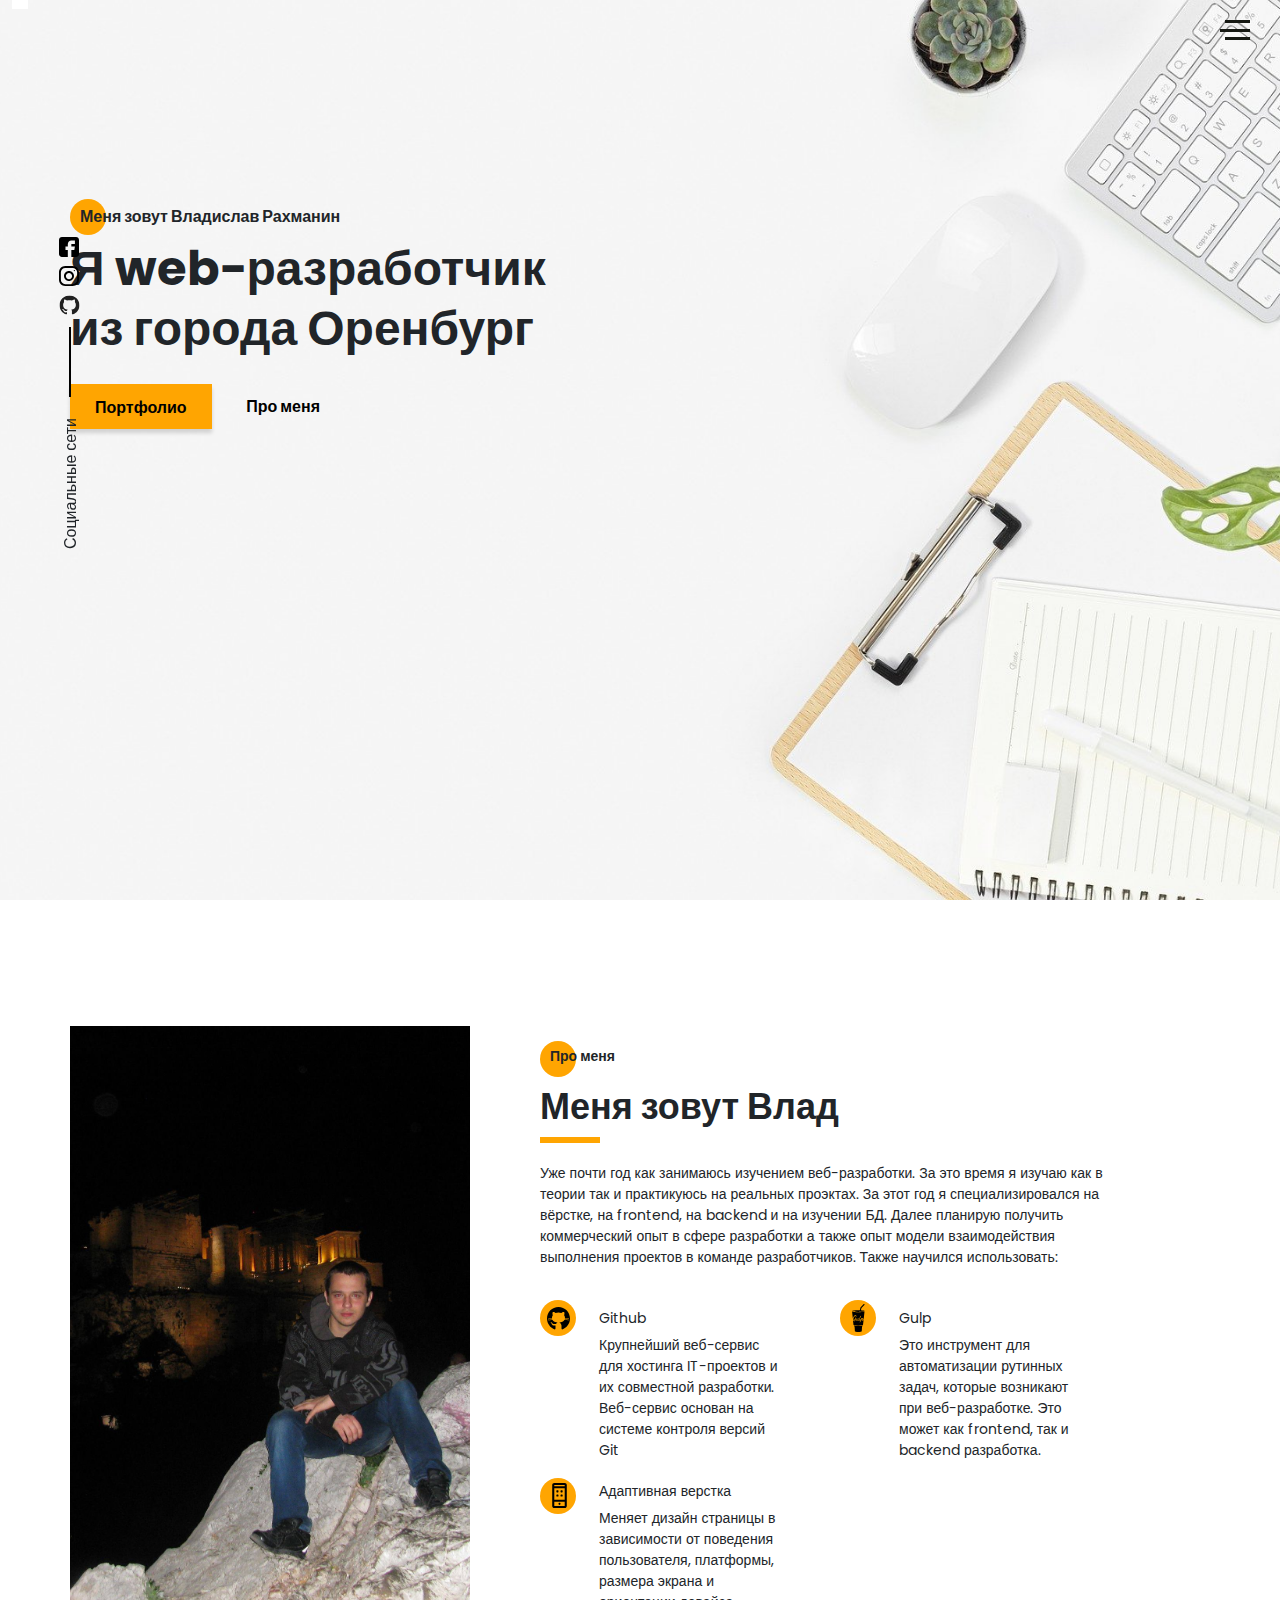
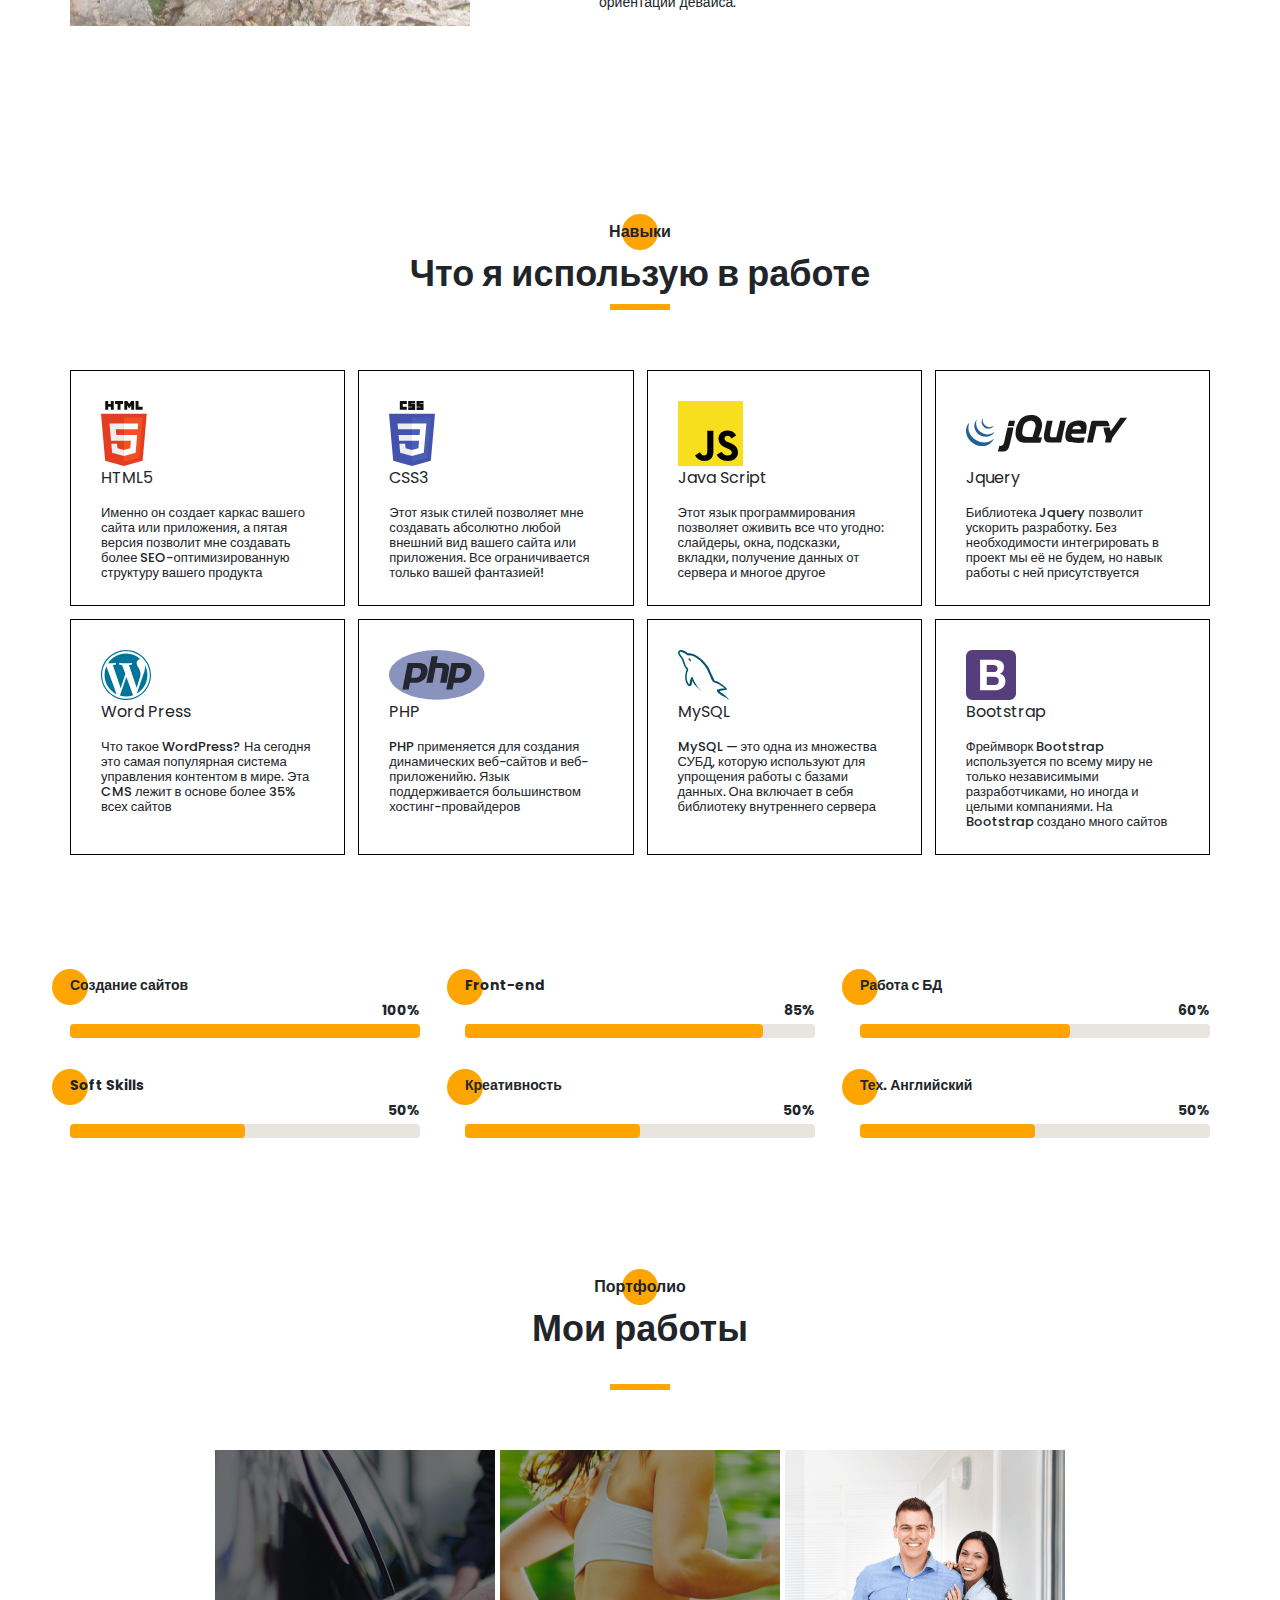
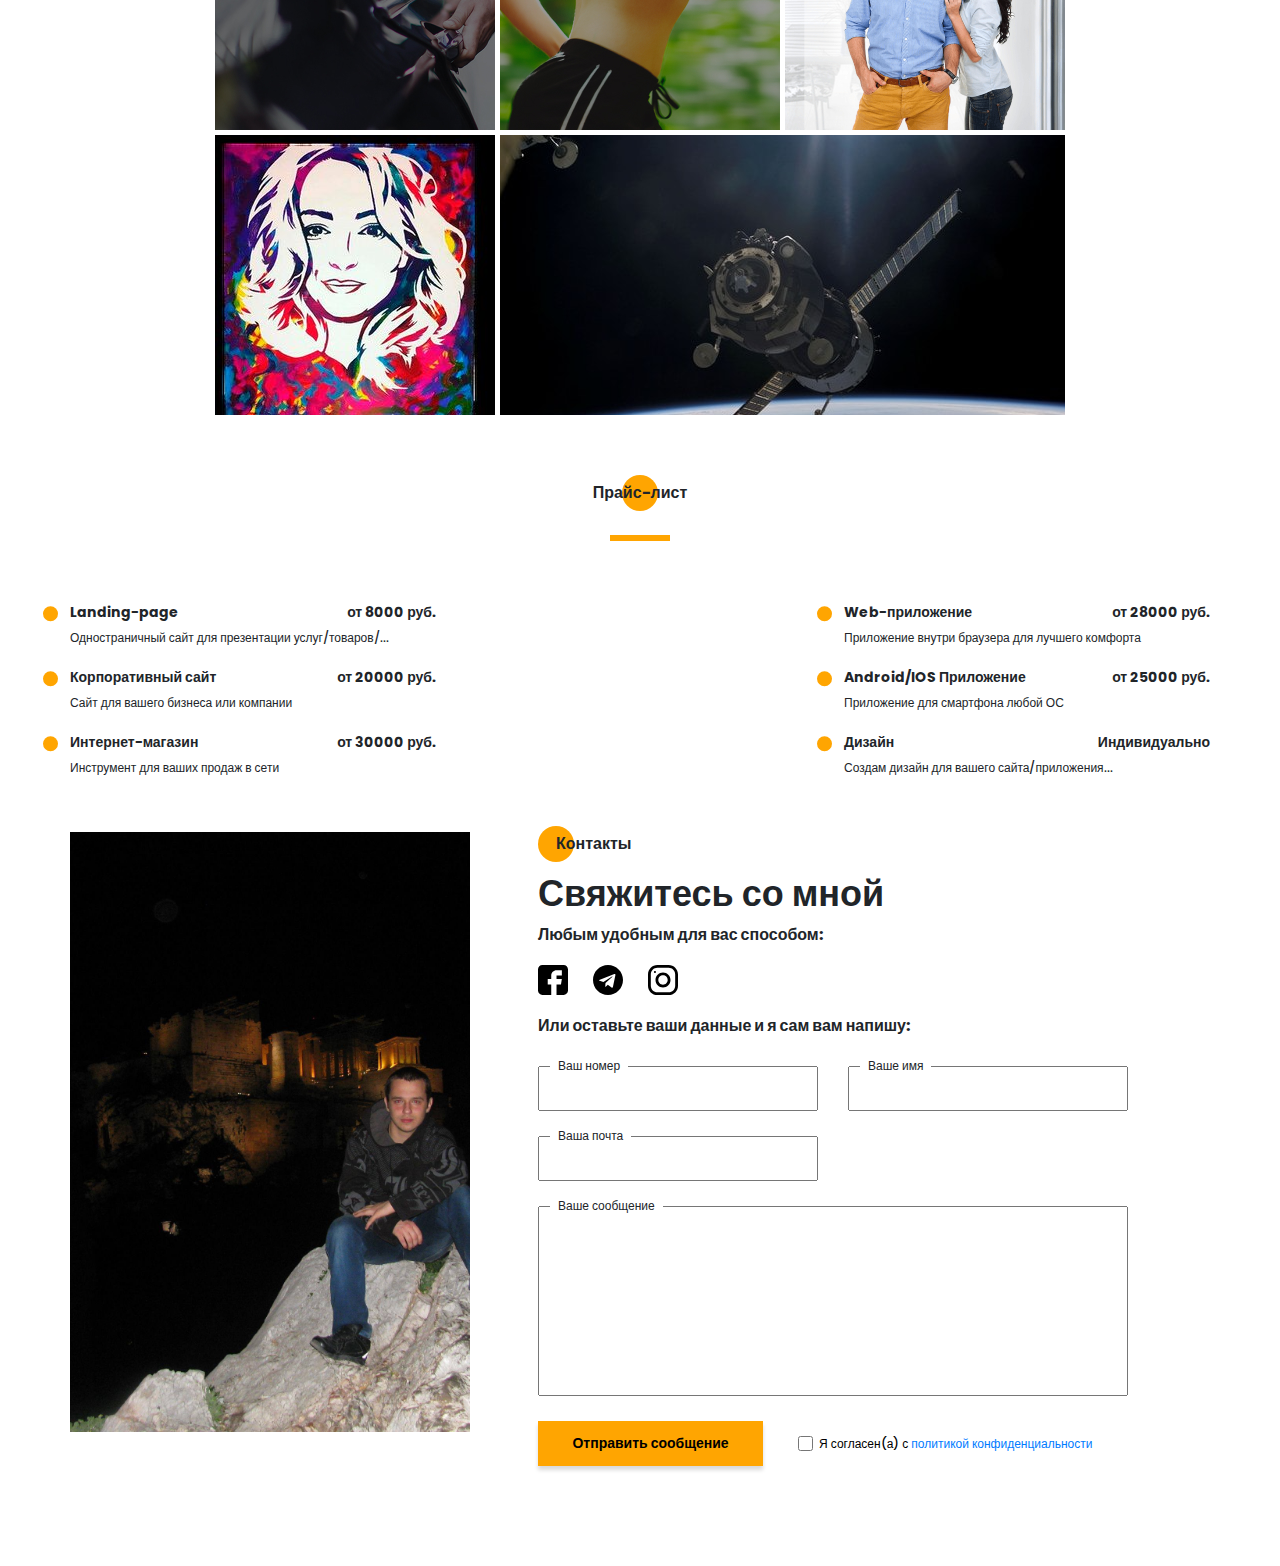
==== index.html @ b00be0c4 "recreated this rep and added non refresh page form sender to tg bot" ====
<!DOCTYPE html><html lang="ru"><head><meta charset="UTF-8"><meta name="viewport" content="width=device-width,initial-scale=1"><meta http-equiv="X-UA-Compatible" content="ie=edge"><title>Портфоллио</title><meta name="title" content="Мое портфолио"><meta name="description" content="Здесь вы сможете ознакомиться с моими работами и узнать больше обо мне"><!-- Open Graph / Facebook --><meta property="og:type" content="website"><meta property="og:url" content="https://metatags.io/"><meta property="og:title" content="Мое портфолио"><meta property="og:description" content="Здесь вы сможете ознакомиться с моими работами и узнать больше обо мне"><meta property="og:image" content="https://metatags.io/assets/meta-tags-16a33a6a8531e519cc0936fbba0ad904e52d35f34a46c97a2c9f6f7dd7d336f2.png"><!-- Twitter --><meta property="twitter:card" content="summary_large_image"><meta property="twitter:url" content="https://metatags.io/"><meta property="twitter:title" content="Мое портфолио"><meta property="twitter:description" content="Здесь вы сможете ознакомиться с моими работами и узнать больше обо мне"><meta property="twitter:image" content="https://metatags.io/assets/meta-tags-16a33a6a8531e519cc0936fbba0ad904e52d35f34a46c97a2c9f6f7dd7d336f2.png"><!-- Favicon  --><link rel="icon" href="./icons/favicon/favicon.ico"><link rel="stylesheet" href="css/style.min.css"></head><body><aside class="sidepanel"><a href="https://www.facebook.com/vlad.rtx" class="sidepanel__link"><svg width="20" height="20" viewBox="0 0 20 20" fill="none" xmlns="http://www.w3.org/2000/svg"><path d="M-7.46167e-07 2.92969L-1.28061e-07 17.0703C-5.74539e-08 18.6856 1.31439 20 2.92969 20L17.0703 20C18.6856 20 20 18.6856 20 17.0703L20 11.1719L12.9297 11.1719L12.9297 13.5156L9.41406 13.5156L9.41406 11.1719L7.03125 11.1719C5.09262 11.1719 3.51562 9.59488 3.51562 7.65625L3.51562 4.10156L7.03125 4.10156L7.03125 7.65625L9.41406 7.65625L9.41406 4.10156L12.9297 4.6875L12.9297 7.65625L20 7.65625L20 2.92969C20 1.31439 18.6856 -8.16774e-07 17.0703 -7.46167e-07L2.92969 -1.28061e-07C1.31439 -5.74539e-08 -8.16774e-07 1.31439 -7.46167e-07 2.92969Z" fill="black"/></svg> </a><a href="https://www.instagram.com/vlad.nolimits/" class="sidepanel__link"><svg width="20" height="20" viewBox="0 0 20 20" fill="none" xmlns="http://www.w3.org/2000/svg"><path d="M-6.01032e-07 6.25L-2.73196e-07 13.75C-1.22337e-07 17.2012 2.79875 20 6.25 20L13.75 20C17.2013 20 20 17.2012 20 13.75L20 6.25C20 2.79875 17.2012 -7.51891e-07 13.75 -6.01032e-07L6.25 -2.73196e-07C2.79875 -1.22337e-07 -7.51891e-07 2.79875 -6.01032e-07 6.25ZM13.75 1.875C16.1625 1.875 18.125 3.8375 18.125 6.25L18.125 13.75C18.125 16.1625 16.1625 18.125 13.75 18.125L6.25 18.125C3.8375 18.125 1.875 16.1625 1.875 13.75L1.875 6.25C1.875 3.8375 3.8375 1.875 6.25 1.875L13.75 1.875Z" fill="black"/><path d="M5 10C5 12.7612 7.23875 15 10 15C12.7613 15 15 12.7612 15 10C15 7.23875 12.7612 5 10 5C7.23875 5 5 7.23875 5 10ZM13.125 10C13.125 11.7225 11.7225 13.125 10 13.125C8.27625 13.125 6.875 11.7225 6.875 10C6.875 8.2775 8.27625 6.875 10 6.875C11.7225 6.875 13.125 8.2775 13.125 10Z" fill="black"/><path d="M5.29123 4.625C5.29123 4.25704 4.99295 3.95875 4.62499 3.95875C4.25703 3.95875 3.95874 4.25704 3.95874 4.625C3.95874 4.99296 4.25703 5.29125 4.62499 5.29125C4.99295 5.29125 5.29123 4.99296 5.29123 4.625Z" fill="black"/></svg> </a><a href="https://github.com/start2top" class="sidepanel__link"><svg width="19" height="20" viewBox="0 0 19 20" fill="none" xmlns="http://www.w3.org/2000/svg"><path d="M-4.37114e-07 9.99951C-1.95608e-07 15.5245 4.36167 19.9995 9.74107 19.9995C14.0457 19.9995 17.6962 17.1345 18.9832 13.162C19.0749 12.662 18.7734 12.4787 18.5148 12.4787C18.2835 12.4787 17.6706 12.487 16.8585 12.4912C17.4459 15.2728 15.5517 15.8595 15.5517 15.8595C14.4274 16.3145 14.1267 16.972 14.1267 16.972C13.5228 17.8778 13.5352 16.902 13.5352 16.902C13.603 15.8978 14.5389 15.3703 14.5389 15.3703C16.0283 14.4787 15.5979 13.0295 15.3493 12.4578C14.719 12.3678 14.2903 12.1103 14.0466 11.8245C13.8029 14.0453 12.9652 16.3795 9.23304 16.3795C8.16988 16.3795 7.30085 15.992 6.61933 15.3503C6.37316 15.4628 5.3827 15.8003 4.04116 15.2628C4.04116 15.2628 3.78012 14.4253 5.03988 12.5128C4.82345 11.7128 4.71606 10.8628 4.7111 10.0128C4.71606 9.16284 4.82345 8.31285 5.03988 7.51284C3.78012 5.61285 4.04116 4.77535 4.04116 4.77535C5.3827 4.23785 6.37316 4.57534 6.61933 4.67535C7.30085 4.03785 8.16988 3.65035 9.23304 3.65035C12.9752 3.65035 13.7987 5.98784 14.0383 8.21284C14.3307 7.86284 14.928 7.53784 15.8408 7.53784C17.1444 7.53784 18.1918 7.55034 18.5082 7.55034C18.7635 7.55034 19.0683 7.37534 18.9708 6.86284C17.692 2.86201 14.0391 -0.000488895 9.74107 -0.000488707C4.36167 -0.000488472 -6.7851e-07 4.47701 -4.37114e-07 9.99951Z" fill="#212121"/></svg></a><div class="sidepanel__divider"></div><div class="sidepanel__text"><span>Социальные сети</span></div></aside><div class="menu"><div class="menu__block"><div class="menu__close"><svg width="29" height="30" viewBox="0 0 29 30" fill="none" xmlns="http://www.w3.org/2000/svg"><path d="M17.1568 14.5231L28.4489 3.23075C29.1837 2.49623 29.1837 1.30861 28.4489 0.574085C27.7144 -0.160437 26.5267 -0.160437 25.7922 0.574085L14.4998 11.8665L3.20781 0.574085C2.47295 -0.160437 1.28567 -0.160437 0.551149 0.574085C-0.183716 1.30861 -0.183716 2.49623 0.551149 3.23075L11.8432 14.5231L0.551149 25.8155C-0.183716 26.55 -0.183716 27.7376 0.551149 28.4721C0.917206 28.8385 1.39852 29.0226 1.87948 29.0226C2.36045 29.0226 2.84141 28.8385 3.20781 28.4721L14.4998 17.1798L25.7922 28.4721C26.1586 28.8385 26.6396 29.0226 27.1205 29.0226C27.6015 29.0226 28.0825 28.8385 28.4489 28.4721C29.1837 27.7376 29.1837 26.55 28.4489 25.8155L17.1568 14.5231Z" fill="black"/></svg></div><nav><ul class="menu__list"><li class="menu__link"><a href="#">Про меня</a></li><li class="menu__link"><a href="#">Мой опыт</a></li><li class="menu__link"><a href="#">Мои навыки</a></li><li class="menu__link"><a href="#">Мои работы</a></li><li class="menu__link"><a href="#">Прайс лист</a></li><li class="menu__link"><a href="#">Контакты</a></li></ul></nav><div class="menu__social"><a href="#"><svg width="20" height="19" viewBox="0 0 20 19" fill="none" xmlns="http://www.w3.org/2000/svg"><path d="M10 0C4.475 0 0 4.36167 0 9.74107C0 14.0457 2.865 17.6962 6.8375 18.9832C7.3375 19.0749 7.52083 18.7734 7.52083 18.5148C7.52083 18.2835 7.5125 17.6706 7.50833 16.8585C4.72667 17.4459 4.14 15.5517 4.14 15.5517C3.685 14.4274 3.0275 14.1267 3.0275 14.1267C2.12167 13.5228 3.0975 13.5352 3.0975 13.5352C4.10167 13.603 4.62917 14.5389 4.62917 14.5389C5.52083 16.0283 6.97 15.5979 7.54167 15.3493C7.63167 14.719 7.88917 14.2903 8.175 14.0466C5.95417 13.8029 3.62 12.9652 3.62 9.23304C3.62 8.16988 4.0075 7.30085 4.64917 6.61934C4.53667 6.37317 4.19917 5.3827 4.73667 4.04116C4.73667 4.04116 5.57417 3.78012 7.48667 5.03988C8.28667 4.82345 9.13667 4.71606 9.98667 4.7111C10.8367 4.71606 11.6867 4.82345 12.4867 5.03988C14.3867 3.78012 15.2242 4.04116 15.2242 4.04116C15.7617 5.3827 15.4242 6.37317 15.3242 6.61934C15.9617 7.30085 16.3492 8.16988 16.3492 9.23304C16.3492 12.9752 14.0117 13.7987 11.7867 14.0383C12.1367 14.3307 12.4617 14.928 12.4617 15.8408C12.4617 17.1444 12.4492 18.1918 12.4492 18.5082C12.4492 18.7635 12.6242 19.0683 13.1367 18.9708C17.1375 17.692 20 14.0391 20 9.74107C20 4.36167 15.5225 0 10 0Z" fill="#212121"/></svg> </a><a href="#"><svg width="20" height="20" viewBox="0 0 20 20" fill="none" xmlns="http://www.w3.org/2000/svg"><path d="M13.7495 0L6.24951 0C2.79826 0 -0.000488281 2.79875 -0.000488281 6.25L-0.000488281 13.75C-0.000488281 17.2013 2.79826 20 6.24951 20L13.7495 20C17.2008 20 19.9995 17.2013 19.9995 13.75L19.9995 6.25C19.9995 2.79875 17.2008 0 13.7495 0ZM18.1245 13.75C18.1245 16.1625 16.162 18.125 13.7495 18.125L6.24951 18.125C3.83701 18.125 1.87451 16.1625 1.87451 13.75L1.87451 6.25C1.87451 3.8375 3.83701 1.875 6.24951 1.875L13.7495 1.875C16.162 1.875 18.1245 3.8375 18.1245 6.25L18.1245 13.75Z" fill="black"/><path d="M9.99951 5C7.23826 5 4.99951 7.23875 4.99951 10C4.99951 12.7613 7.23826 15 9.99951 15C12.7608 15 14.9995 12.7613 14.9995 10C14.9995 7.23875 12.7608 5 9.99951 5ZM9.99951 13.125C8.27701 13.125 6.87451 11.7225 6.87451 10C6.87451 8.27625 8.27701 6.875 9.99951 6.875C11.722 6.875 13.1245 8.27625 13.1245 10C13.1245 11.7225 11.722 13.125 9.99951 13.125Z" fill="black"/><path d="M15.3745 5.29123C15.7425 5.29123 16.0408 4.99295 16.0408 4.62499C16.0408 4.25703 15.7425 3.95874 15.3745 3.95874C15.0065 3.95874 14.7083 4.25703 14.7083 4.62499C14.7083 4.99295 15.0065 5.29123 15.3745 5.29123Z" fill="black"/></svg> </a><a href="#"><svg width="20" height="20" viewBox="0 0 20 20" fill="none" xmlns="http://www.w3.org/2000/svg"><path d="M17.0698 0L2.9292 0C1.3139 0 -0.000488281 1.31439 -0.000488281 2.92969L-0.000488281 17.0703C-0.000488281 18.6856 1.3139 20 2.9292 20L8.82764 20L8.82764 12.9297L6.48389 12.9297L6.48389 9.41406L8.82764 9.41406L8.82764 7.03125C8.82764 5.09262 10.4046 3.51563 12.3433 3.51563L15.8979 3.51563L15.8979 7.03125L12.3433 7.03125L12.3433 9.41406L15.8979 9.41406L15.312 12.9297L12.3433 12.9297L12.3433 20L17.0698 20C18.6851 20 19.9995 18.6856 19.9995 17.0703L19.9995 2.92969C19.9995 1.31439 18.6851 0 17.0698 0Z" fill="black"/></svg></a></div></div><div class="menu__overlay"></div></div><section class="promo"><div class="hamburger"><span></span> <span class="long"></span> <span></span></div><div class="container"><div class="title__fz16 promo__subtitle">Меня зовут Владислав Рахманин</div><div class="title title_fz48 promo__title">Я web-разработчик<br>из города Оренбург</div><div class="promo__btns"><a href="#portfolio" class="promo__link btn">Портфолио</a> <a href="#about" class="promo__link">Про меня</a></div></div></section><section class="about" id="about"><div class="container about__container"><div class="about__wrapper"><div class="about__main-photo"><!-- <img src="img/main-photo.jpg" alt="main-photo"> --></div><div class="about__description"><div class="about__subtitle">Про меня</div><div class="title title_fz36 about__title">Меня зовут Влад</div><div class="about__divider"></div><div class="about__description">Уже почти год как занимаюсь изучением веб-разработки. За это время я изучаю как в теории так и практикуюсь на реальных проэктах. За этот год я специализировался на вёрстке, на frontend, на backend и на изучении БД. Далее планирую получить коммерческий опыт в сфере разработки а также опыт модели взаимодействия выполнения проектов в команде разработчиков. Также научился использовать:</div><div class="about__skills"><div class="about__skills__elem"><div class="about__skills__elem__icon"><img src="./icons/about_me/github.svg" alt="github"></div><div class="skill__text"><div class="skill__title">Github</div><div class="skill__desc">Крупнейший веб-сервис для хостинга IT-проектов и их совместной разработки. Веб-сервис основан на системе контроля версий Git</div></div></div><div class="about__skills__elem"><div class="about__skills__elem__icon"><img src="icons/about_me/gulp.svg" alt="gulp"></div><div class="skill__text"><div class="skill__title">Gulp</div><div class="skill__desc">Это инструмент для автоматизации рутинных задач, которые возникают при веб-разработке. Это может как frontend, так и backend разработка.</div></div></div><div class="about__skills__elem"><div class="about__skills__elem__icon"><img src="icons/about_me/smartphone.svg" alt="mobile_dev"></div><div class="skill__text"><div class="skill__title">Адаптивная верстка</div><div class="skill__desc">Меняет дизайн страницы в зависимости от поведения пользователя, платформы, размера экрана и ориентации девайса.</div></div></div></div></div></div></div></section><section class="skills"><div class="container"><div class="title title__section-subtitle skills__subltitle title_fz16">Навыки</div><div class="title title__section-title">Что я использую в работе</div><div class="skills__divider"></div><div class="skills__panel"><div class="skills__panel-elem"><div class="skills__panel-elem-icon"><img src="./icons/skills/html5.svg" alt="html5"></div><div class="skills__panel-elem-title">HTML5</div><div class="skills__panel-elem-desc">Именно он создает каркас вашего сайта или приложения, а пятая версия позволит мне создавать более SEO-оптимизированную структуру вашего продукта</div></div><div class="skills__panel-elem"><div class="skills__panel-elem-icon"><img src="./icons/skills/css3.svg" alt="css3"></div><div class="skills__panel-elem-title">CSS3</div><div class="skills__panel-elem-desc">Этот язык стилей позволяет мне создавать абсолютно любой внешний вид вашего сайта или приложения. Все ограничивается только вашей фантазией!</div></div><div class="skills__panel-elem"><div class="skills__panel-elem-icon"><img src="./icons/skills/js.svg" alt="javascript"></div><div class="skills__panel-elem-title">Java Script</div><div class="skills__panel-elem-desc">Этот язык программирования позволяет оживить все что угодно: слайдеры, окна, подсказки, вкладки, получение данных от сервера и многое другое</div></div><div class="skills__panel-elem"><div class="skills__panel-elem-icon"><img src="./icons/skills/jquery.svg" alt="jquery"></div><div class="skills__panel-elem-title">Jquery</div><div class="skills__panel-elem-desc">Библиотека Jquery позволит ускорить разработку. Без необходимости интегрировать в проект мы её не будем, но навык работы с ней присутствуется</div></div><div class="skills__panel-elem"><div class="skills__panel-elem-icon wordpress"><img src="./icons/skills/wordpress.svg" alt="wordpress"></div><div class="skills__panel-elem-title">Word Press</div><div class="skills__panel-elem-desc">Что такое WordPress? На сегодня это самая популярная система управления контентом в мире. Эта CMS лежит в основе более 35% всех сайтов</div></div><div class="skills__panel-elem"><div class="skills__panel-elem-icon"><img src="./icons/skills/php.svg" alt="PHP"></div><div class="skills__panel-elem-title">PHP</div><div class="skills__panel-elem-desc">PHP применяется для создания динамических веб-сайтов и веб-приложенийю. Язык поддерживается большинством хостинг-провайдеров</div></div><div class="skills__panel-elem"><div class="skills__panel-elem-icon"><img src="./icons/skills/mysql.svg" alt="MySQL"></div><div class="skills__panel-elem-title">MySQL</div><div class="skills__panel-elem-desc">MySQL — это одна из множества СУБД, которую используют для упрощения работы с базами данных. Она включает в себя библиотеку внутреннего сервера</div></div><div class="skills__panel-elem"><div class="skills__panel-elem-icon"><img src="./icons/skills/bootstrap-4.svg" alt="bootstrap"></div><div class="skills__panel-elem-title">Bootstrap</div><div class="skills__panel-elem-desc">Фреймворк Bootstrap используется по всему миру не только независимыми разработчиками, но иногда и целыми компаниями. На Bootstrap создано много сайтов</div></div></div><div class="skills__percentage_calc"><div class="skills__percentage_calc__elem"><div class="skills__percentage_calc__elem__name"><div class="text">Создание сайтов</div><div class="percentage">100%</div></div><div class="skills__percentage_calc__elem__bar"><span></span></div></div><div class="skills__percentage_calc__elem"><div class="skills__percentage_calc__elem__name"><div class="text">Front-end</div><div class="percentage">85%</div></div><div class="skills__percentage_calc__elem__bar"><span></span></div></div><div class="skills__percentage_calc__elem"><div class="skills__percentage_calc__elem__name"><div class="text">Работа с БД</div><div class="percentage">60%</div></div><div class="skills__percentage_calc__elem__bar"><span></span></div></div><div class="skills__percentage_calc__elem"><div class="skills__percentage_calc__elem__name"><div class="text">Soft Skills</div><div class="percentage">50%</div></div><div class="skills__percentage_calc__elem__bar"><span></span></div></div><div class="skills__percentage_calc__elem"><div class="skills__percentage_calc__elem__name"><div class="text">Креативность</div><div class="percentage">50%</div></div><div class="skills__percentage_calc__elem__bar"><span></span></div></div><div class="skills__percentage_calc__elem"><div class="skills__percentage_calc__elem__name"><div class="text">Тех. Английский</div><div class="percentage">50%</div></div><div class="skills__percentage_calc__elem__bar"><span></span></div></div></div></div></section><section class="portfolio" id="portfolio"><div class="container"><div class="title title_fz16 title__section-subtitle">Портфолио</div><div class="title title_fz36 title__section-title">Мои работы</div><div class="portfolio__divider"></div><div class="portfolio__projects"><a target="_blank" class="portfolio__projects__item" href="./uber/"><img src="./img/works/uber.jpg" alt="uber"></a><a target="_blank" class="portfolio__projects__item" href="./pulse/"><img src="./img/works/pulse.jpg" alt="watchstore"></a><a target="_blank" class="portfolio__projects__item" href="./irvas/"><img src="./img/works/irvas.jpg" alt="Windows-Store"></a><!-- <a target="_blank" class="portfolio__projects__item vertical" href="#"><img src="./img/works/plans.jpg" alt="#"></a> --> <a target="_blank" class="portfolio__projects__item" href="./art/"><img src="./img/works/art.jpg" alt="art"></a><a target="_blank" class="portfolio__projects__item horizontal" href="https://www.digitalstoday.ru/"><img src="./img/works/digitalstoday.jpg" alt="digitalstoday"></a></div></div></section><section class="price"><div class="container"><div class="title price__title title_fz16 title__section-subtitle">Прайс-лист</div><div class="price__divider"></div><div class="price__list__wrapper"><div class="price__list__elem"><div class="price__list__elem__title">Landing-page</div><div class="price__list__elem__num">от 8000 руб.</div><div class="price__list__elem__desc">Одностраничный сайт для презентации услуг/товаров/...</div></div><div class="price__list__elem"><div class="price__list__elem__title">Корпоративный сайт</div><div class="price__list__elem__num">от 20000 руб.</div><div class="price__list__elem__desc">Сайт для вашего бизнеса или компании</div></div><div class="price__list__elem"><div class="price__list__elem__title">Интернет-магазин</div><div class="price__list__elem__num">от 30000 руб.</div><div class="price__list__elem__desc">Инструмент для ваших продаж в сети</div></div><div class="price__list__elem"><div class="price__list__elem__title">Web-приложение</div><div class="price__list__elem__num">от 28000 руб.</div><div class="price__list__elem__desc">Приложение внутри браузера для лучшего комфорта</div></div><div class="price__list__elem"><div class="price__list__elem__title">Android/IOS Приложение</div><div class="price__list__elem__num">от 25000 руб.</div><div class="price__list__elem__desc">Приложение для смартфона любой ОС</div></div><div class="price__list__elem"><div class="price__list__elem__title">Дизайн</div><div class="price__list__elem__num">Индивидуально</div><div class="price__list__elem__desc">Создам дизайн для вашего сайта/приложения...</div></div></div></div></section><section class="contacts"><div class="container"><div class="contacts__wrapper"><div class="contacts__photo"><img src="./img/main-photo.jpg" alt="photo"></div><div class="contacts__descr"><h2 class="title title_fz16 contacts__title">Контакты</h2><div class="title title_fz36 contacts__subtitle">Свяжитесь со мной</div><div class="divider"></div><div class="title title_fz14 contacts__text">Любым удобным для вас способом:</div><div class="contacts__social"><a href="#" class="contacts__link"><img src="./icons/social/facebook.svg" alt="facebook"> </a><a href="#" class="contacts__link"><img src="icons/social/telegram.svg" alt="telegram"> </a><a href="#" class="contacts__link"><img src="icons/social/instagram.svg" alt="instagram"></a></div><div class="title title_fz14 contacts__text">Или оставьте ваши данные и я сам вам напишу:</div><form action="telegram.php" class="contacts__form" method="POST"><div class="contacts__input"><input required name="phone" id="phone" type="phone"> <label for="phone">Ваш номер</label></div><div class="contacts__input"><input required name="name" id="name" type="text"> <label for="name">Ваше имя</label></div><div class="contacts__input"><input required name="email" id="email" type="email"> <label for="email">Ваша почта</label></div><div class="contacts__textarea"><textarea name="message" id="text"></textarea> <label for="text">Ваше сообщение</label></div><p class="contacts__message_success">Заявка отправлена</p><p class="contacts__message_error">Произолша ошибка, попробуйте позже</p><div class="contacts__triggers"><button class="contacts__btn btn">Отправить сообщение</button><div class="contacts__policy policy"><input required type="checkbox" id="privacy_policy" name="privacy_policy"> <label for="checkbox"></label> <span>Я согласен(а) с <a href="https://tilda.cc/ru/privacy-generator/">политикой конфиденциальности</a></span></div></div></form></div></div></div></section><script src="js/script.js"></script></body></html>
---- css/style.min.css ----
/*!
 * Bootstrap Reboot v4.3.1 (https://getbootstrap.com/)
 * Copyright 2011-2019 The Bootstrap Authors
 * Copyright 2011-2019 Twitter, Inc.
 * Licensed under MIT (https://github.com/twbs/bootstrap/blob/master/LICENSE)
 * Forked from Normalize.css, licensed MIT (https://github.com/necolas/normalize.css/blob/master/LICENSE.md)
 */@import url(https://fonts.googleapis.com/css2?family=Poppins:wght@500;700&display=swap);*,::after,::before{box-sizing:border-box}html{font-family:sans-serif;line-height:1.15;-webkit-text-size-adjust:100%;-webkit-tap-highlight-color:transparent}article,aside,figcaption,figure,footer,header,hgroup,main,nav,section{display:block}body{margin:0;font-family:-apple-system,BlinkMacSystemFont,"Segoe UI",Roboto,"Helvetica Neue",Arial,"Noto Sans",sans-serif,"Apple Color Emoji","Segoe UI Emoji","Segoe UI Symbol","Noto Color Emoji";font-size:1rem;font-weight:400;line-height:1.5;color:#212529;text-align:left;background-color:#fff}[tabindex="-1"]:focus{outline:0!important}hr{box-sizing:content-box;height:0;overflow:visible}h1,h2,h3,h4,h5,h6{margin-top:0;margin-bottom:.5rem}p{margin-top:0;margin-bottom:1rem}abbr[data-original-title],abbr[title]{text-decoration:underline;-webkit-text-decoration:underline dotted;text-decoration:underline dotted;cursor:help;border-bottom:0;-webkit-text-decoration-skip-ink:none;text-decoration-skip-ink:none}address{margin-bottom:1rem;font-style:normal;line-height:inherit}dl,ol,ul{margin-top:0;margin-bottom:1rem}ol ol,ol ul,ul ol,ul ul{margin-bottom:0}dt{font-weight:700}dd{margin-bottom:.5rem;margin-left:0}blockquote{margin:0 0 1rem}b,strong{font-weight:bolder}small{font-size:80%}sub,sup{position:relative;font-size:75%;line-height:0;vertical-align:baseline}sub{bottom:-.25em}sup{top:-.5em}a{color:#007bff;text-decoration:none;background-color:transparent}a:hover{color:#0056b3;text-decoration:underline}a:not([href]):not([tabindex]){color:inherit;text-decoration:none}a:not([href]):not([tabindex]):focus,a:not([href]):not([tabindex]):hover{color:inherit;text-decoration:none}a:not([href]):not([tabindex]):focus{outline:0}code,kbd,pre,samp{font-family:SFMono-Regular,Menlo,Monaco,Consolas,"Liberation Mono","Courier New",monospace;font-size:1em}pre{margin-top:0;margin-bottom:1rem;overflow:auto}figure{margin:0 0 1rem}img{vertical-align:middle;border-style:none}svg{overflow:hidden;vertical-align:middle}table{border-collapse:collapse}caption{padding-top:.75rem;padding-bottom:.75rem;color:#6c757d;text-align:left;caption-side:bottom}th{text-align:inherit}label{display:inline-block;margin-bottom:.5rem}button{border-radius:0}button:focus{outline:1px dotted;outline:5px auto -webkit-focus-ring-color}button,input,optgroup,select,textarea{margin:0;font-family:inherit;font-size:inherit;line-height:inherit}button,input{overflow:visible}button,select{text-transform:none}select{word-wrap:normal}[type=button],[type=reset],[type=submit],button{-webkit-appearance:button}[type=button]:not(:disabled),[type=reset]:not(:disabled),[type=submit]:not(:disabled),button:not(:disabled){cursor:pointer}[type=button]::-moz-focus-inner,[type=reset]::-moz-focus-inner,[type=submit]::-moz-focus-inner,button::-moz-focus-inner{padding:0;border-style:none}input[type=checkbox],input[type=radio]{box-sizing:border-box;padding:0}input[type=date],input[type=datetime-local],input[type=month],input[type=time]{-webkit-appearance:listbox}textarea{overflow:auto;resize:vertical}fieldset{min-width:0;padding:0;margin:0;border:0}legend{display:block;width:100%;max-width:100%;padding:0;margin-bottom:.5rem;font-size:1.5rem;line-height:inherit;color:inherit;white-space:normal}progress{vertical-align:baseline}[type=number]::-webkit-inner-spin-button,[type=number]::-webkit-outer-spin-button{height:auto}[type=search]{outline-offset:-2px;-webkit-appearance:none}[type=search]::-webkit-search-decoration{-webkit-appearance:none}::-webkit-file-upload-button{font:inherit;-webkit-appearance:button}output{display:inline-block}summary{display:list-item;cursor:pointer}template{display:none}[hidden]{display:none!important}*{font-family:Poppins,sans-serif;margin:0;padding:0;scroll-behavior:smooth}.container{width:1140px;margin:0 auto}.promo{min-height:100vh;position:relative;background:url(../img/main_bg.jpg) no-repeat 50%/cover;padding-top:205px}.promo__title{width:532px;margin-top:10px}.promo__subtitle{font-weight:700;position:relative;padding-left:10px;z-index:2}.promo__subtitle:before{content:'';position:absolute;z-index:-1;top:-25%;left:0;width:36px;height:36px;border-radius:100%;background-color:#ffa501}.promo__btns{margin-top:25px;display:flex;align-items:center;justify-content:space-between;width:250px}.promo__link{color:#000;font-weight:700}.promo__link:hover{color:#000;text-decoration:none}.title{font-weight:700;font-size:36px;line-height:60px}.title_fz14{font-size:14px;line-height:21px}.title_fz16{font-size:16px;line-height:24px;font-weight:700}.title_fz48{font-size:48px}.title__section-title{position:relative;text-align:center}.title__section-subtitle{text-align:center;position:relative;z-index:1}.title__section-subtitle:before{content:'';position:absolute;z-index:-1;top:-25%;left:0;width:36px;height:36px;border-radius:100%;background-color:#ffa501}.title__section-subtitle:before{margin-left:50%;transform:translateX(-50%)}.btn{height:45px;background:#ffa501;box-shadow:0 4px 4px rgba(0,0,0,.15);padding:12px 25px}.sidepanel{position:fixed;top:230px;left:-100px;display:flex;flex-direction:column;justify-content:space-between;align-items:center;width:340px;z-index:3}.sidepanel__divider{width:2px;height:70px;background-color:#000;margin-top:10px;margin-bottom:20px}.sidepanel__text{height:150px;width:25px}.sidepanel span{transform:rotate(-90deg) translate(-30%,-260%);display:block;width:150px}.sidepanel__link{transform:rotate(90deg);margin-top:5px}.sidepanel__link:hover svg path{fill:red;transition:.6s}.hamburger{position:absolute;top:20px;right:30px;height:20px;display:flex;flex-direction:column;justify-content:space-between;align-items:flex-end;cursor:pointer}.hamburger span{background:#151812;display:block;width:25px;height:3px}.hamburger span.long{width:30px;height:3px}.menu{position:fixed;top:0;left:-100%;width:100%;height:100vh;z-index:10;visibility:hidden;opacity:0;transition:all .6s}.menu.active{left:0;visibility:visible;opacity:1}.menu__block{position:relative;transition:all .6s;width:345px;background-color:#ffa501;height:100%;padding-top:140px;padding-left:40px;z-index:10}.menu__close{position:absolute;top:25px;right:25px;cursor:pointer}.menu__list{list-style-type:none;padding-left:35px}.menu__link{position:relative;font-weight:700;font-size:24px;line-height:36px;margin-bottom:15px}.menu__link:before{content:'';position:absolute;top:10px;left:-35px;width:15px;height:15px;border:1px solid #000;box-sizing:border-box;border-radius:100%;transition:all .6s}.menu__link:hover:before{background-color:#fff}.menu__link a{color:#fff;text-decoration:none}.menu__social{position:absolute;left:50%;transform:translateX(-50%);bottom:50px;width:90px;display:flex;justify-content:space-between}.menu__social a:hover svg path{fill:red;transition:.6s}.menu__overlay{position:fixed;top:0;left:0;width:100%;height:100%;background-color:#fff;opacity:.75}.about{z-index:-1}.about__main-photo{width:400px;height:600px;background:url(../img/main-photo.jpg) no-repeat 80%/cover}.about__title{margin-top:10px}.about__subtitle{font-weight:700;position:relative;padding-left:10px;z-index:2}.about__subtitle:before{content:'';position:absolute;z-index:-1;top:-25%;left:0;width:36px;height:36px;border-radius:100%;background-color:#ffa501}.about__wrapper{margin-top:126px;display:grid;grid-template-columns:400px 570px;-moz-column-gap:70px;column-gap:70px}.about__description{max-width:572px;margin-top:20px;font-size:14px}.about__divider{width:60px;height:0;border:3px solid #ffa501;background-color:#ffa501}.about__skills{display:grid;margin-top:40px;margin-bottom:87px;grid-template:repeat(2,minmax(115px,auto))/repeat(2,250px);gap:20px 50px;grid-auto-rows:1fr}.about__skills__elem{display:grid;grid-template-columns:19px 200px;-moz-column-gap:20px;column-gap:20px}.about__skills__elem:nth-child(1) img{position:absolute;left:6px;top:-2px}.about__skills__elem:nth-child(2) img{position:absolute;left:12px;top:-4px}.about__skills__elem:nth-child(3) img{position:absolute;left:7px;top:2px}.about__skills__elem .skill__text{margin-left:20px}.about__skills__elem__icon{position:relative;z-index:2}.about__skills__elem__icon:before{content:'';position:absolute;z-index:-1;top:-25%;left:0;width:36px;height:36px;border-radius:100%;background-color:#ffa501}.about__skills__elem__icon::before{margin-top:30px}.about__skills .skill__desc{font-size:14px}.about__skills .skill__title{font-size:14px;margin-bottom:6px}.skills{margin-top:120px}.skills::before{position:relative;margin-left:50%;transform:translateX(-50%)}.skills__divider{width:60px;height:0;margin-bottom:60px;background-color:#ffa501;border:3px solid #ffa501;margin-left:50%;transform:translateX(-50%)}.skills__panel{display:grid;gap:13px;grid-template-columns:repeat(4,1fr);grid-template-rows:repeat(2,1fr)}.skills__panel-elem{border:1px solid #000;padding:30px 29px 25px 30px}.skills__panel-elem-desc{margin-top:15px;font-weight:500;font-size:13px;line-height:15px}.skills__percentage_calc{margin-top:120px;display:grid;grid-template-columns:repeat(3,1fr);grid-template-rows:repeat(2,70px);-moz-column-gap:45px;column-gap:45px;row-gap:30px}.skills__percentage_calc__elem{display:grid;justify-content:space-between}.skills__percentage_calc__elem__name{display:grid;font-size:14px;font-weight:700}.skills__percentage_calc__elem__name .text{position:relative;z-index:2}.skills__percentage_calc__elem__name .text:before{content:'';position:absolute;z-index:-1;top:-25%;left:0;width:36px;height:36px;border-radius:100%;background-color:#ffa501}.skills__percentage_calc__elem__name .text::before{transform:translateX(-50%)}.skills__percentage_calc__elem__name .percentage{justify-self:end}.skills__percentage_calc__elem__bar{width:350px;height:14px;background:#e8e4de;border-radius:4px;z-index:-1}.skills__percentage_calc__elem__bar span{display:block;background-color:#ffa501;border-radius:4px;height:14px;width:50%;z-index:1}.portfolio{margin-top:130px}.portfolio__divider{width:60px;height:0;margin-top:25px;margin-bottom:60px;background-color:#ffa501;border:3px solid #ffa501;margin-left:50%;transform:translateX(-50%)}.portfolio__projects{display:grid;justify-content:center;grid-template:repeat(2,280px)/repeat(3,280px);gap:5px;grid-auto-rows:280px}.portfolio__projects a .horizontal{grid-row:2/3;grid-column:2/4}.portfolio__projects a img{-o-object-fit:cover;object-fit:cover}.portfolio__projects a img:hover{transform:scale(1.05);transition:all .6s;border-radius:5px}.price{margin-top:66px}.price__divider{width:60px;height:0;border:3px solid #ffa501;background-color:#ffa501}.price__divider{margin:0 auto;margin-top:30px;margin-bottom:61px}.price__list__wrapper{display:grid;grid-template:repeat(3,minmax(21px,50px))/repeat(2,366px);justify-content:space-between;row-gap:15px;grid-auto-flow:column}.price__list__elem{display:grid;justify-content:space-between;grid-template-columns:repeat(2,1fr)}.price__list__elem__title{font-style:normal;font-weight:700;font-size:14px;line-height:21px;position:relative;z-index:1}.price__list__elem__title:before{content:'';position:absolute;z-index:-1;top:-25%;left:0;width:36px;height:36px;border-radius:100%;background-color:#ffa501}.price__list__elem__title:before{width:15px;height:15px;position:absolute;transform:translate(-180%,75%)}.price__list__elem__num{font-weight:700;font-size:14px;line-height:21px;justify-self:end}.price__list__elem__desc{font-weight:500;font-size:12px;grid-row:2/3;grid-column:1/3;grid-auto-flow:row}.contacts{margin:50px auto;padding-bottom:50px}.contacts__title{margin-left:18px;position:relative;z-index:1}.contacts__title:before{content:'';position:absolute;z-index:-1;top:-25%;left:0;width:36px;height:36px;border-radius:100%;background-color:#ffa501}.contacts__title:before{transform:translate(-50%)}.contacts__divider{width:60px;height:0;background-color:#ffa501;border:3px solid #ffa501}.contacts__wrapper{display:grid;grid-template-columns:400px 585px;-moz-column-gap:68px;column-gap:68px}.contacts__photo{width:400px;height:600px}.contacts__photo img{width:100%;height:100%;-o-object-fit:cover;object-fit:cover}.contacts__text{font-size:16px}.contacts__social{margin:20px auto;display:grid;grid-auto-flow:column;justify-content:start;gap:25px}.contacts__social a:nth-child(1){transform:rotate(90deg)}.contacts__social a img{width:30px;height:30px}.contacts__social a img:hover{transform:scale(1.1);transition:all .6s}.contacts__form{margin-top:30px;display:grid;grid-template:45px 45px 190px/repeat(2,280px);row-gap:25px;-moz-column-gap:30px;column-gap:30px}.contacts__form label{position:absolute;top:-9px;left:12px;height:18px;padding:0 8px;background-color:#fff;font-size:12px;margin-bottom:0}.contacts__triggers{grid-column:1/3;display:grid;grid-template-columns:repeat(2,auto);-moz-column-gap:35px;column-gap:35px}.contacts__policy{display:grid;grid-template-columns:11px 290px;gap:10px;align-items:center;font-weight:500;font-size:12px;color:#000}.contacts__policy input{margin-right:10px;width:15px;height:15px}.contacts__input{position:relative}.contacts__input input{width:100%;height:100%;padding:0 20px;font-size:12px}.contacts__textarea{position:relative;grid-column:1/3}.contacts__textarea textarea{width:100%;height:100%;resize:none;padding:10px}.contacts__btn{border:none;font-size:14px;font-weight:700;line-height:21px}.contacts__message_error{color:red;display:none;font-weight:900}.contacts__message_success{color:#08e517;display:none;font-weight:900}.contacts__message_error,.contacts__message_success{-webkit-animation-name:blink;animation-name:blink;-webkit-animation-timing-function:linear;animation-timing-function:linear;-webkit-animation-duration:1s;animation-duration:1s;-webkit-animation-iteration-count:infinite;animation-iteration-count:infinite}@-webkit-keyframes blink{50%{opacity:0}}@keyframes blink{50%{opacity:0}}@media (max-width:1200px){.container{max-width:960px}.sidepanel{display:none}.about__wrapper{grid-template-columns:400px 470px;-moz-column-gap:30px;column-gap:30px}.about__main-photo{width:100%;height:95%}.about__skills{gap:20px;grid-template:repeat(2,minmax(115px,auto))/repeat(2,225px)}.about__skills__elem{grid-template-columns:19px 1fr}.skills__percentage_calc{display:grid;grid-template-columns:repeat(2,1fr)}.portfolio__projects{grid-template-columns:repeat(auto-fit,280px);grid-auto-rows:280px;justify-content:space-around;gap:30px}.portfolio__projects__item img{width:100%;height:100%;-o-object-fit:contain;object-fit:contain}.portfolio__projects .horizonal,.portfolio__projects .vertical{grid-row:unset;grid-column:unset}.contacts__photo{display:none}.contacts__wrapper{max-width:900px}}@media (max-width:992px){.container{max-width:720px}.title_fz36{font-size:30px}.about__wrapper{-moz-column-gap:25px;column-gap:25px;grid-template-columns:300px 380px}.about__skills{grid-template-columns:380px;grid-auto-rows:minmax(115px,auto)}.skills__panel{display:grid;grid-template:repeat(3,1fr)/repeat(3,1fr);grid-auto-flow:row}.skills__percentage_calc{display:grid;margin-left:0}.skills__percentage_calc__elem__bar{width:320px}.price{margin-top:30px}.price__divider{margin:15px auto 20px auto}.price__list__wrapper{grid-template:repeat(3,minmax(21px,50px))/repeat(2,300px);row-gap:25px}}@media (max-width:768px){.container{max-width:540px}.title{line-height:39px}.title_fz48{font-size:26px}.promo{padding-bottom:40px}.promo__title{width:300px}.about__wrapper{grid-template:340px auto auto/1fr}.about__skills{grid-template-columns:repeat(2,1fr);grid-auto-flow:column}.about__main-photo{max-width:550px;max-height:400px}.about__main-photo img{width:100%;height:100%}.skills__subltitle::before{transform:translate(-50%,25%)}.skills__divider{margin:30px 50% 30px 50%}.skills__panel{display:grid;grid-template:repeat(3,1fr)/repeat(2,1fr);grid-auto-flow:row;justify-content:center}.skills__percentage_calc{display:grid;grid-template-columns:repeat(1,3px);gap:30px;justify-content:space-evenly;justify-items:center}.price__title{line-height:25px}.price__list__wrapper{grid-template:repeat(6,minmax(21px,50px))/repeat(1,300px);justify-content:center;row-gap:25px}.contacts{margin-top:40px}.contacts__form{padding:5px 20px;grid-template-columns:520px;grid-template-rows:45px 45px 190px}.contacts__textarea,.contacts__triggers{grid-column:unset;grid-row:unset}.contacts__btn{font-size:12px;padding:5px;order:2}}@media (max-width:576px){.container{width:100%;padding:0 20px}.hamburger{left:20px}.menu__block{width:250px}.promo{background:url(../img/main_bg.jpg) no-repeat 80%/cover}.promo__title{max-width:280px}.promo__btns{margin-top:30px}.about__main-photo{padding:5px}.about__description{max-width:280px}.about__skills{grid-template:repeat(3,auto)/280px}.skills__panel{grid-template-columns:280px}.skills__percentage_calc__elem{grid-template-columns:minmax(250px,auto)}.skills__percentage_calc__elem__bar{width:260px}.contacts{max-width:320px;padding:10px;margin-top:20px}.contacts .title_fz36{font-size:25px}.contacts .title{max-width:290px;line-height:30px;margin-top:10px}.contacts__text{font-size:14px}.contacts__descr{max-width:280px;position:absolute;left:5px}.contacts__social{max-width:80%px;margin:20px 0;overflow:hidden}.contacts__triggers{grid-column:unset;grid-row:unset}.contacts__textarea{grid-row:unset;grid-column:unset}.contacts__form{max-width:250px;margin-top:10px;grid-template-rows:45px 45px 143px 100px;grid-template-columns:280px}.contacts__triggers{grid-template:36px 45px/200px;gap:30px;justify-content:center;padding-bottom:150px}.contacts__triggers .policy a{display:block}.contacts__triggers .policy span{max-width:200px;display:block}.contacts__triggers .btn{order:2;font-size:13px}}@media (max-width:320px){.promo__title{width:90%}.container{padding:5px}.about{padding:0}.about__wrapper{grid-template:340px auto auto/1fr}.about__skills{grid-template:repeat(3,1fr)/1fr}.skills{padding:0 15px}.skills__panel{grid-template-columns:270px}.skills__percentage_calc{grid-template-rows:repeat(6,70px);grid-template-columns:300px;padding:0 20px}.skills__percentage_calc__elem__name{margin-left:15px}.skills__percentage_calc__elem__bar{max-width:300px}__list__wrapper{grid-template:repeat(6,minmax(21px,50px))/repeat(1,300px);justify-content:center;row-gap:25px}.price__list__wrapper{grid-template-columns:repeat(1,250px)}.contacts{max-width:320px;overflow:hidden;padding:10px;margin-top:20px}.contacts__text{width:80%;font-size:14px}.contacts .title_fz36{font-size:25px}.contacts__form{display:grid;grid-template-rows:45px 45px 143px 100px;grid-template-columns:270px;grid-auto-flow:row}.contacts__triggers{grid-template:36px 45px/250px;gap:30px}.contacts__triggers .policy{display:block}}@media (max-height:525px){.menu__social{display:none}}
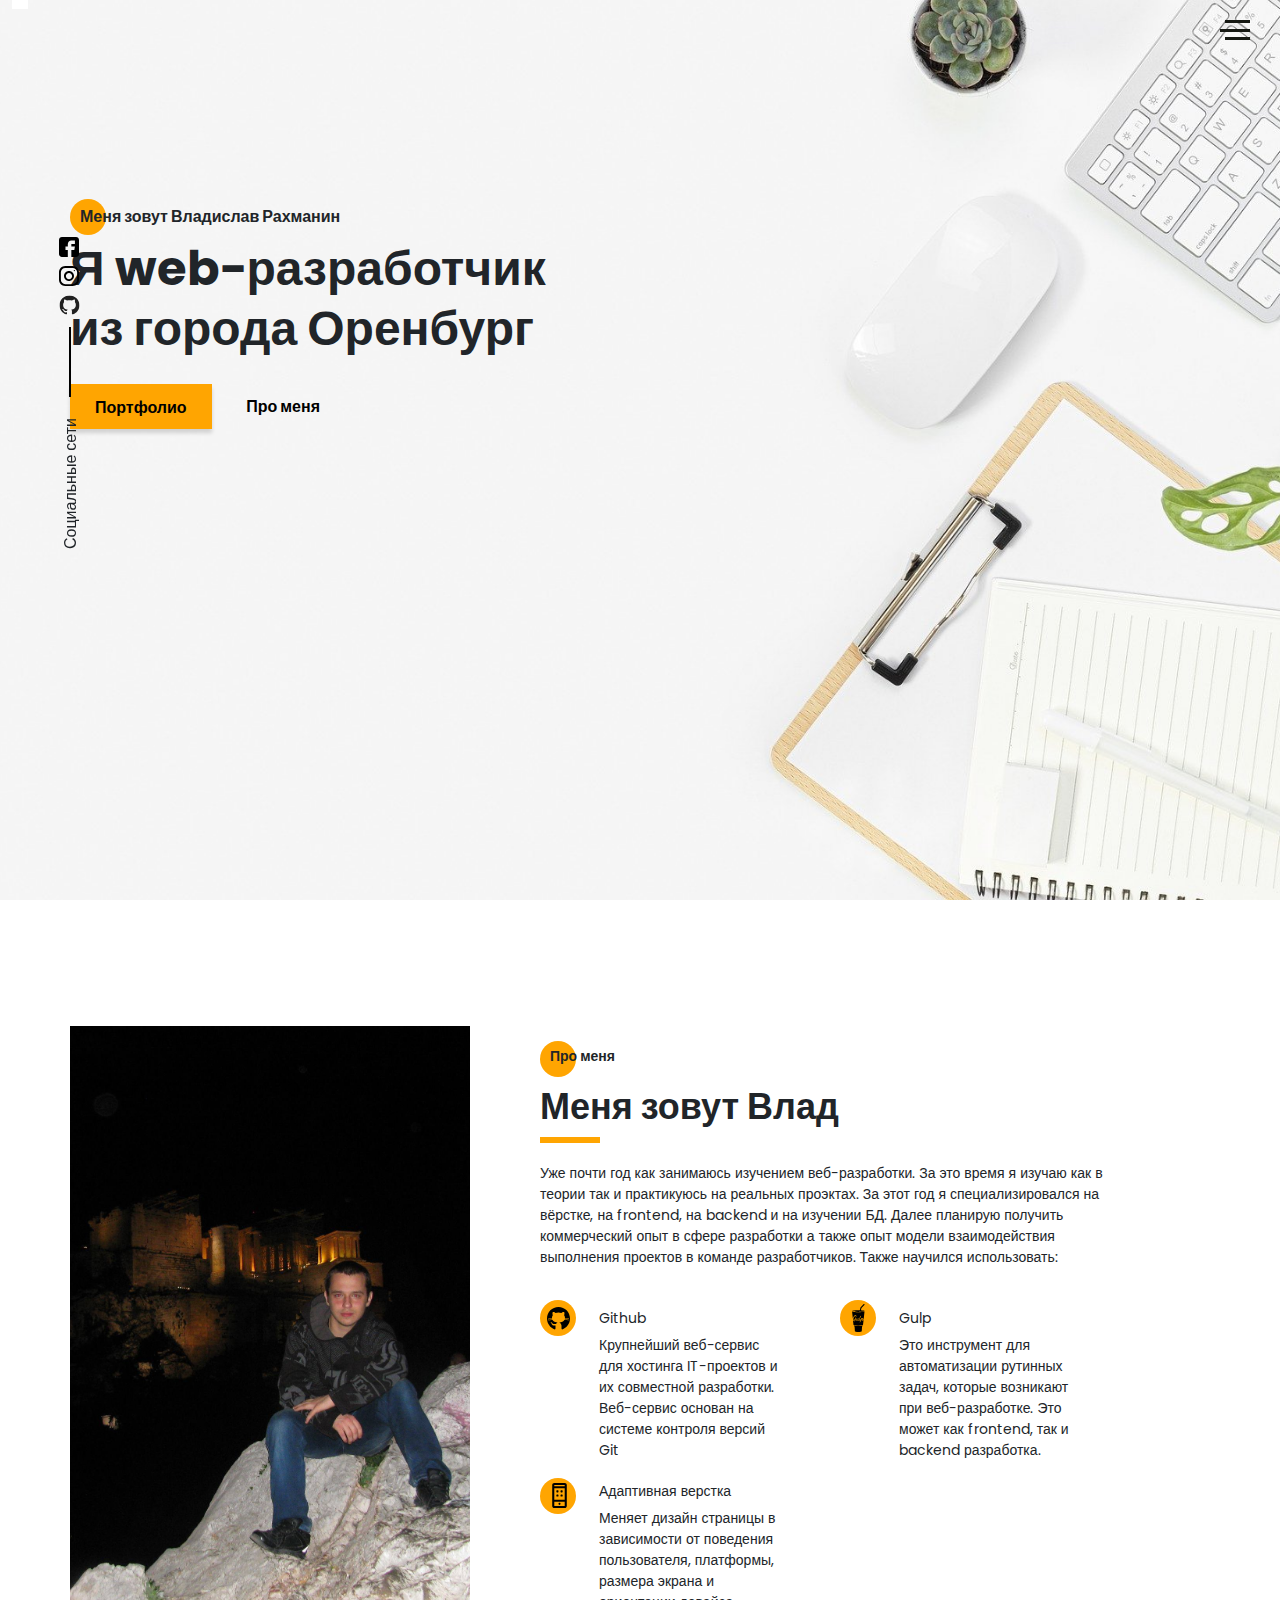
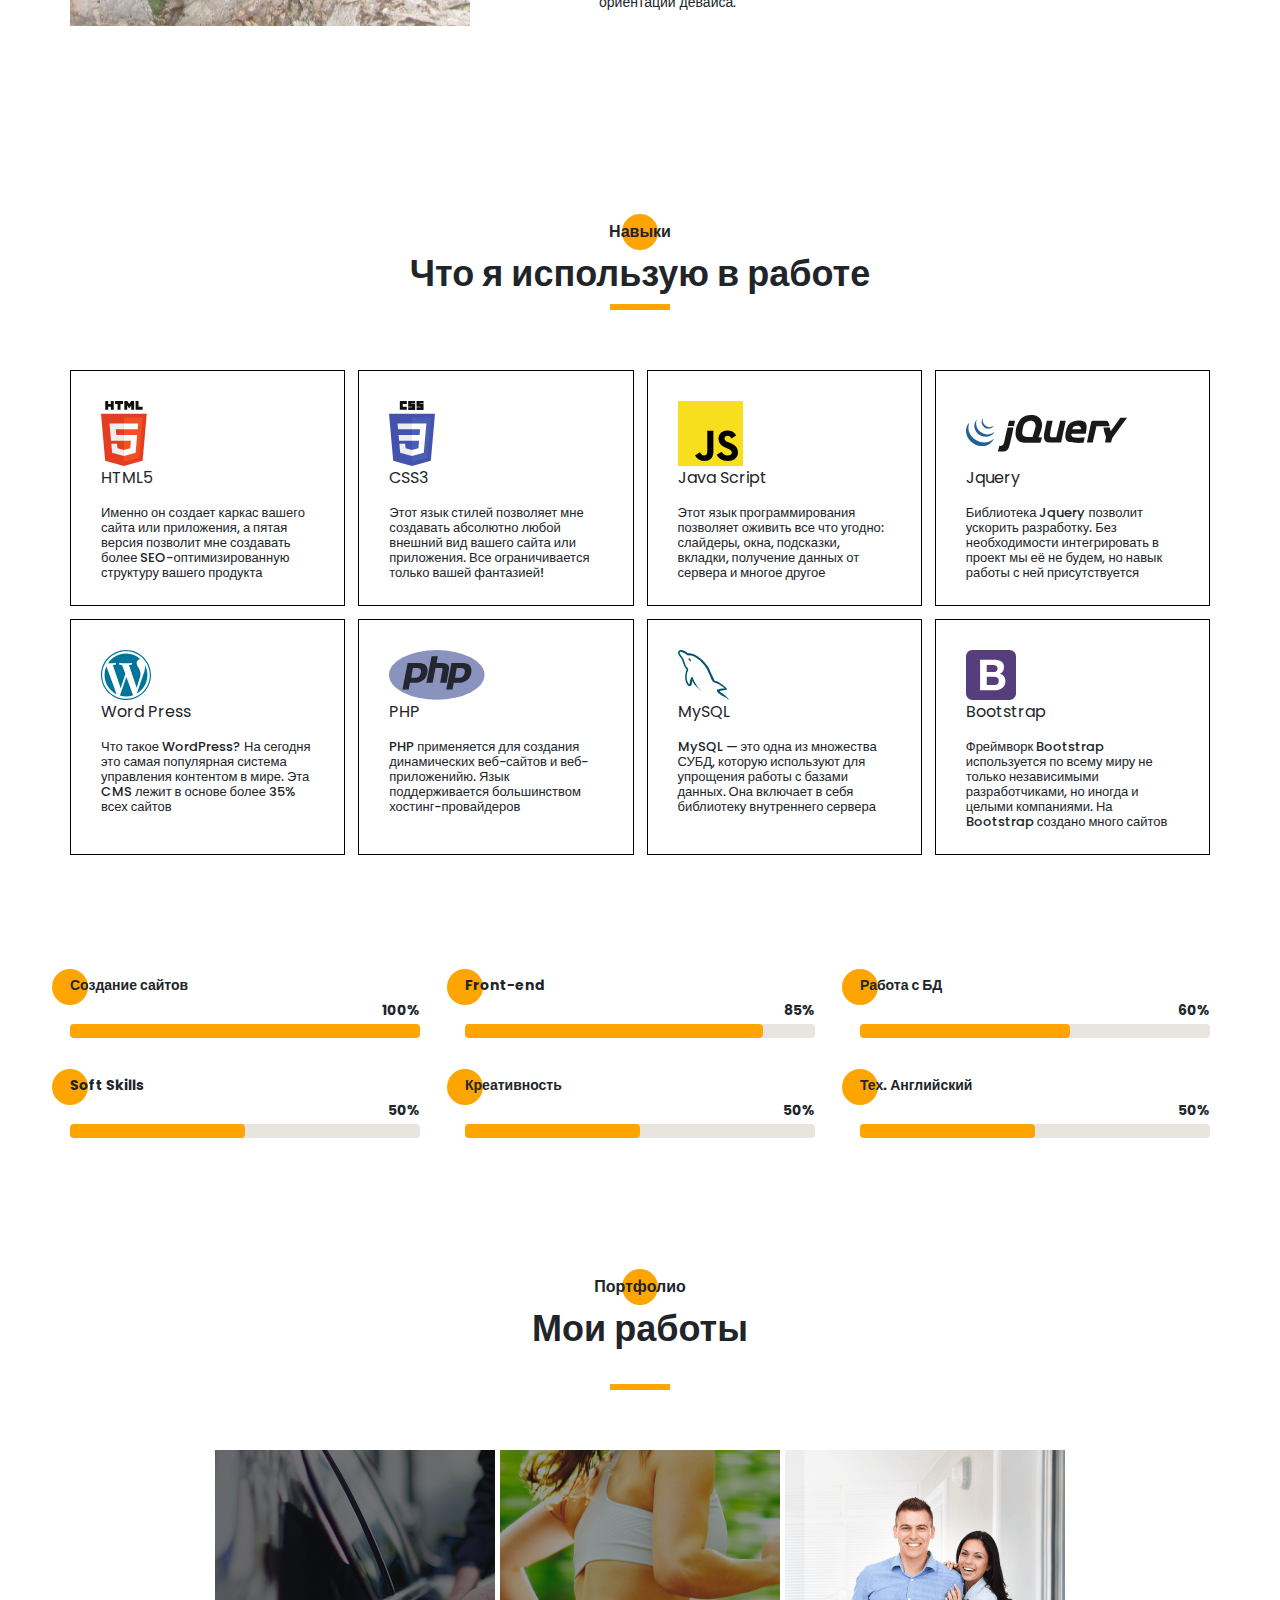
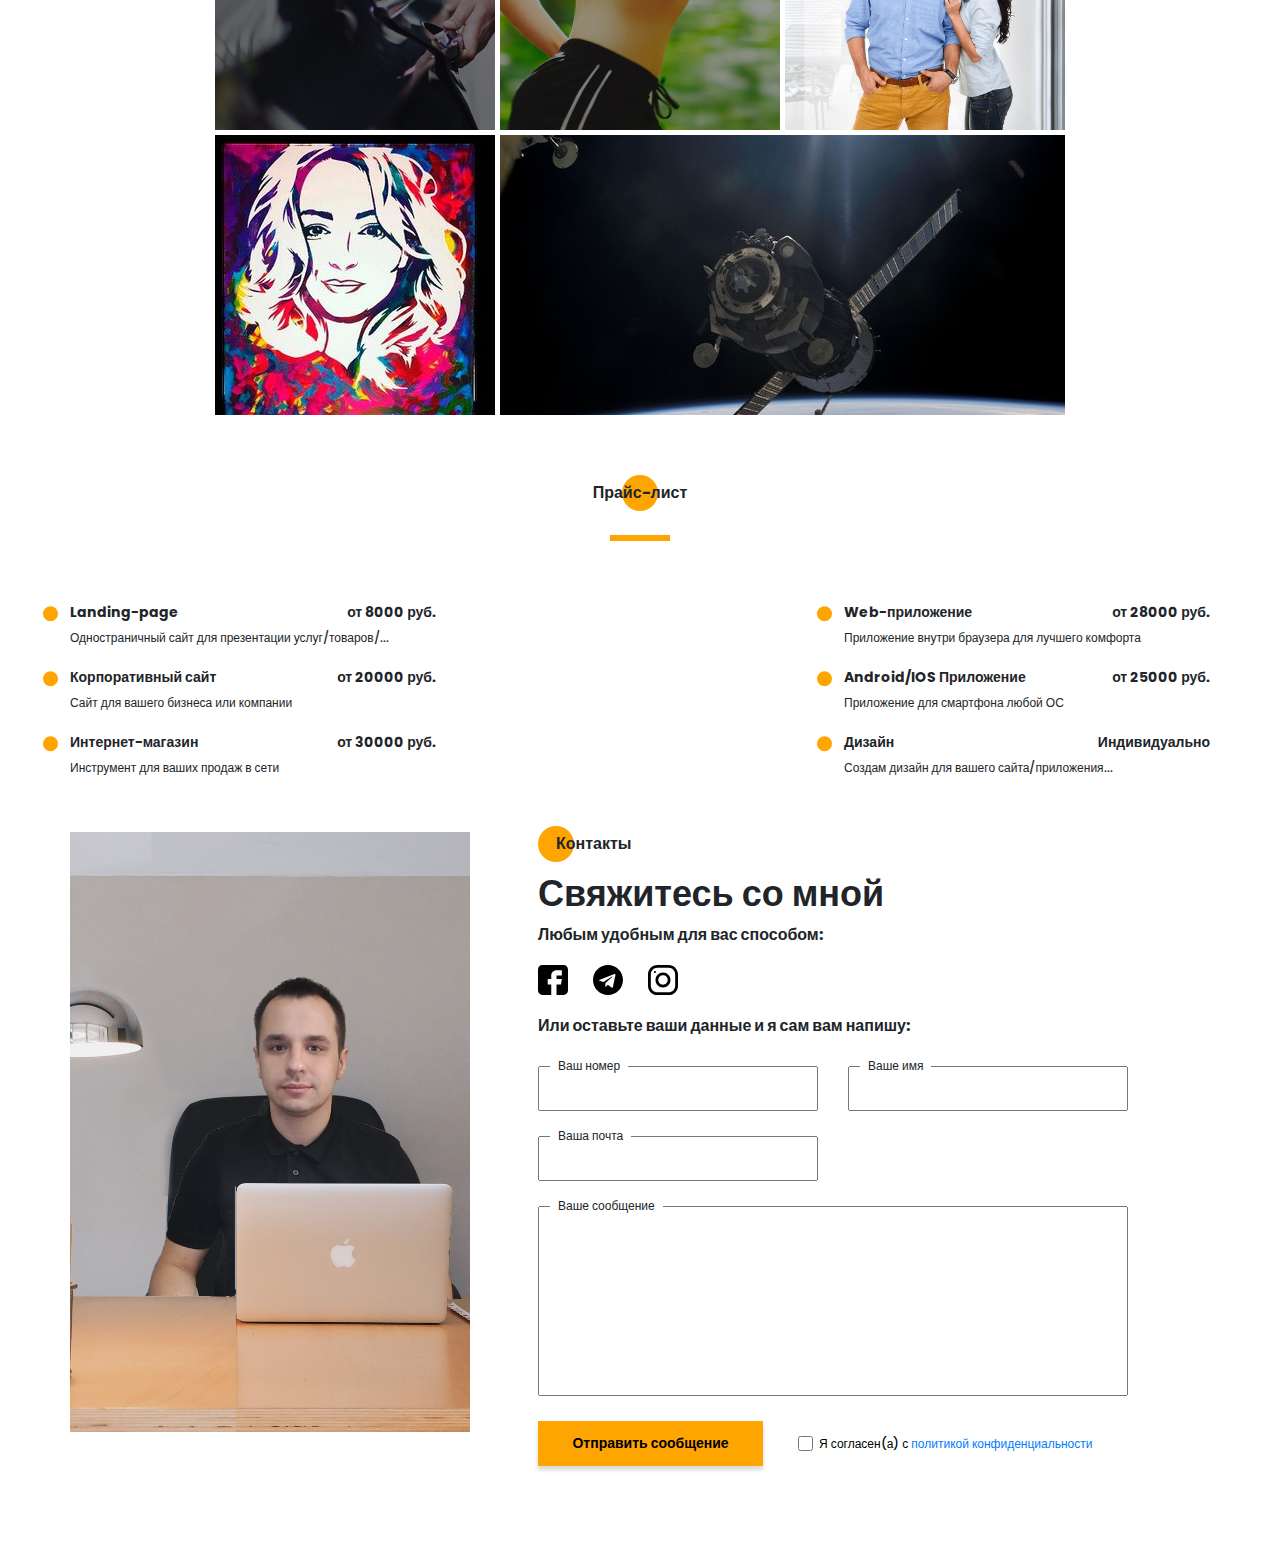
==== commit eab8e294: "Update index.html" ====
--- a/index.html
+++ b/index.html
@@ -1 +1 @@
-<!DOCTYPE html><html lang="ru"><head><meta charset="UTF-8"><meta name="viewport" content="width=device-width,initial-scale=1"><meta http-equiv="X-UA-Compatible" content="ie=edge"><title>Портфоллио</title><meta name="title" content="Мое портфолио"><meta name="description" content="Здесь вы сможете ознакомиться с моими работами и узнать больше обо мне"><!-- Open Graph / Facebook --><meta property="og:type" content="website"><meta property="og:url" content="https://metatags.io/"><meta property="og:title" content="Мое портфолио"><meta property="og:description" content="Здесь вы сможете ознакомиться с моими работами и узнать больше обо мне"><meta property="og:image" content="https://metatags.io/assets/meta-tags-16a33a6a8531e519cc0936fbba0ad904e52d35f34a46c97a2c9f6f7dd7d336f2.png"><!-- Twitter --><meta property="twitter:card" content="summary_large_image"><meta property="twitter:url" content="https://metatags.io/"><meta property="twitter:title" content="Мое портфолио"><meta property="twitter:description" content="Здесь вы сможете ознакомиться с моими работами и узнать больше обо мне"><meta property="twitter:image" content="https://metatags.io/assets/meta-tags-16a33a6a8531e519cc0936fbba0ad904e52d35f34a46c97a2c9f6f7dd7d336f2.png"><!-- Favicon  --><link rel="icon" href="./icons/favicon/favicon.ico"><link rel="stylesheet" href="css/style.min.css"></head><body><aside class="sidepanel"><a href="https://www.facebook.com/vlad.rtx" class="sidepanel__link"><svg width="20" height="20" viewBox="0 0 20 20" fill="none" xmlns="http://www.w3.org/2000/svg"><path d="M-7.46167e-07 2.92969L-1.28061e-07 17.0703C-5.74539e-08 18.6856 1.31439 20 2.92969 20L17.0703 20C18.6856 20 20 18.6856 20 17.0703L20 11.1719L12.9297 11.1719L12.9297 13.5156L9.41406 13.5156L9.41406 11.1719L7.03125 11.1719C5.09262 11.1719 3.51562 9.59488 3.51562 7.65625L3.51562 4.10156L7.03125 4.10156L7.03125 7.65625L9.41406 7.65625L9.41406 4.10156L12.9297 4.6875L12.9297 7.65625L20 7.65625L20 2.92969C20 1.31439 18.6856 -8.16774e-07 17.0703 -7.46167e-07L2.92969 -1.28061e-07C1.31439 -5.74539e-08 -8.16774e-07 1.31439 -7.46167e-07 2.92969Z" fill="black"/></svg> </a><a href="https://www.instagram.com/vlad.nolimits/" class="sidepanel__link"><svg width="20" height="20" viewBox="0 0 20 20" fill="none" xmlns="http://www.w3.org/2000/svg"><path d="M-6.01032e-07 6.25L-2.73196e-07 13.75C-1.22337e-07 17.2012 2.79875 20 6.25 20L13.75 20C17.2013 20 20 17.2012 20 13.75L20 6.25C20 2.79875 17.2012 -7.51891e-07 13.75 -6.01032e-07L6.25 -2.73196e-07C2.79875 -1.22337e-07 -7.51891e-07 2.79875 -6.01032e-07 6.25ZM13.75 1.875C16.1625 1.875 18.125 3.8375 18.125 6.25L18.125 13.75C18.125 16.1625 16.1625 18.125 13.75 18.125L6.25 18.125C3.8375 18.125 1.875 16.1625 1.875 13.75L1.875 6.25C1.875 3.8375 3.8375 1.875 6.25 1.875L13.75 1.875Z" fill="black"/><path d="M5 10C5 12.7612 7.23875 15 10 15C12.7613 15 15 12.7612 15 10C15 7.23875 12.7612 5 10 5C7.23875 5 5 7.23875 5 10ZM13.125 10C13.125 11.7225 11.7225 13.125 10 13.125C8.27625 13.125 6.875 11.7225 6.875 10C6.875 8.2775 8.27625 6.875 10 6.875C11.7225 6.875 13.125 8.2775 13.125 10Z" fill="black"/><path d="M5.29123 4.625C5.29123 4.25704 4.99295 3.95875 4.62499 3.95875C4.25703 3.95875 3.95874 4.25704 3.95874 4.625C3.95874 4.99296 4.25703 5.29125 4.62499 5.29125C4.99295 5.29125 5.29123 4.99296 5.29123 4.625Z" fill="black"/></svg> </a><a href="https://github.com/start2top" class="sidepanel__link"><svg width="19" height="20" viewBox="0 0 19 20" fill="none" xmlns="http://www.w3.org/2000/svg"><path d="M-4.37114e-07 9.99951C-1.95608e-07 15.5245 4.36167 19.9995 9.74107 19.9995C14.0457 19.9995 17.6962 17.1345 18.9832 13.162C19.0749 12.662 18.7734 12.4787 18.5148 12.4787C18.2835 12.4787 17.6706 12.487 16.8585 12.4912C17.4459 15.2728 15.5517 15.8595 15.5517 15.8595C14.4274 16.3145 14.1267 16.972 14.1267 16.972C13.5228 17.8778 13.5352 16.902 13.5352 16.902C13.603 15.8978 14.5389 15.3703 14.5389 15.3703C16.0283 14.4787 15.5979 13.0295 15.3493 12.4578C14.719 12.3678 14.2903 12.1103 14.0466 11.8245C13.8029 14.0453 12.9652 16.3795 9.23304 16.3795C8.16988 16.3795 7.30085 15.992 6.61933 15.3503C6.37316 15.4628 5.3827 15.8003 4.04116 15.2628C4.04116 15.2628 3.78012 14.4253 5.03988 12.5128C4.82345 11.7128 4.71606 10.8628 4.7111 10.0128C4.71606 9.16284 4.82345 8.31285 5.03988 7.51284C3.78012 5.61285 4.04116 4.77535 4.04116 4.77535C5.3827 4.23785 6.37316 4.57534 6.61933 4.67535C7.30085 4.03785 8.16988 3.65035 9.23304 3.65035C12.9752 3.65035 13.7987 5.98784 14.0383 8.21284C14.3307 7.86284 14.928 7.53784 15.8408 7.53784C17.1444 7.53784 18.1918 7.55034 18.5082 7.55034C18.7635 7.55034 19.0683 7.37534 18.9708 6.86284C17.692 2.86201 14.0391 -0.000488895 9.74107 -0.000488707C4.36167 -0.000488472 -6.7851e-07 4.47701 -4.37114e-07 9.99951Z" fill="#212121"/></svg></a><div class="sidepanel__divider"></div><div class="sidepanel__text"><span>Социальные сети</span></div></aside><div class="menu"><div class="menu__block"><div class="menu__close"><svg width="29" height="30" viewBox="0 0 29 30" fill="none" xmlns="http://www.w3.org/2000/svg"><path d="M17.1568 14.5231L28.4489 3.23075C29.1837 2.49623 29.1837 1.30861 28.4489 0.574085C27.7144 -0.160437 26.5267 -0.160437 25.7922 0.574085L14.4998 11.8665L3.20781 0.574085C2.47295 -0.160437 1.28567 -0.160437 0.551149 0.574085C-0.183716 1.30861 -0.183716 2.49623 0.551149 3.23075L11.8432 14.5231L0.551149 25.8155C-0.183716 26.55 -0.183716 27.7376 0.551149 28.4721C0.917206 28.8385 1.39852 29.0226 1.87948 29.0226C2.36045 29.0226 2.84141 28.8385 3.20781 28.4721L14.4998 17.1798L25.7922 28.4721C26.1586 28.8385 26.6396 29.0226 27.1205 29.0226C27.6015 29.0226 28.0825 28.8385 28.4489 28.4721C29.1837 27.7376 29.1837 26.55 28.4489 25.8155L17.1568 14.5231Z" fill="black"/></svg></div><nav><ul class="menu__list"><li class="menu__link"><a href="#">Про меня</a></li><li class="menu__link"><a href="#">Мой опыт</a></li><li class="menu__link"><a href="#">Мои навыки</a></li><li class="menu__link"><a href="#">Мои работы</a></li><li class="menu__link"><a href="#">Прайс лист</a></li><li class="menu__link"><a href="#">Контакты</a></li></ul></nav><div class="menu__social"><a href="#"><svg width="20" height="19" viewBox="0 0 20 19" fill="none" xmlns="http://www.w3.org/2000/svg"><path d="M10 0C4.475 0 0 4.36167 0 9.74107C0 14.0457 2.865 17.6962 6.8375 18.9832C7.3375 19.0749 7.52083 18.7734 7.52083 18.5148C7.52083 18.2835 7.5125 17.6706 7.50833 16.8585C4.72667 17.4459 4.14 15.5517 4.14 15.5517C3.685 14.4274 3.0275 14.1267 3.0275 14.1267C2.12167 13.5228 3.0975 13.5352 3.0975 13.5352C4.10167 13.603 4.62917 14.5389 4.62917 14.5389C5.52083 16.0283 6.97 15.5979 7.54167 15.3493C7.63167 14.719 7.88917 14.2903 8.175 14.0466C5.95417 13.8029 3.62 12.9652 3.62 9.23304C3.62 8.16988 4.0075 7.30085 4.64917 6.61934C4.53667 6.37317 4.19917 5.3827 4.73667 4.04116C4.73667 4.04116 5.57417 3.78012 7.48667 5.03988C8.28667 4.82345 9.13667 4.71606 9.98667 4.7111C10.8367 4.71606 11.6867 4.82345 12.4867 5.03988C14.3867 3.78012 15.2242 4.04116 15.2242 4.04116C15.7617 5.3827 15.4242 6.37317 15.3242 6.61934C15.9617 7.30085 16.3492 8.16988 16.3492 9.23304C16.3492 12.9752 14.0117 13.7987 11.7867 14.0383C12.1367 14.3307 12.4617 14.928 12.4617 15.8408C12.4617 17.1444 12.4492 18.1918 12.4492 18.5082C12.4492 18.7635 12.6242 19.0683 13.1367 18.9708C17.1375 17.692 20 14.0391 20 9.74107C20 4.36167 15.5225 0 10 0Z" fill="#212121"/></svg> </a><a href="#"><svg width="20" height="20" viewBox="0 0 20 20" fill="none" xmlns="http://www.w3.org/2000/svg"><path d="M13.7495 0L6.24951 0C2.79826 0 -0.000488281 2.79875 -0.000488281 6.25L-0.000488281 13.75C-0.000488281 17.2013 2.79826 20 6.24951 20L13.7495 20C17.2008 20 19.9995 17.2013 19.9995 13.75L19.9995 6.25C19.9995 2.79875 17.2008 0 13.7495 0ZM18.1245 13.75C18.1245 16.1625 16.162 18.125 13.7495 18.125L6.24951 18.125C3.83701 18.125 1.87451 16.1625 1.87451 13.75L1.87451 6.25C1.87451 3.8375 3.83701 1.875 6.24951 1.875L13.7495 1.875C16.162 1.875 18.1245 3.8375 18.1245 6.25L18.1245 13.75Z" fill="black"/><path d="M9.99951 5C7.23826 5 4.99951 7.23875 4.99951 10C4.99951 12.7613 7.23826 15 9.99951 15C12.7608 15 14.9995 12.7613 14.9995 10C14.9995 7.23875 12.7608 5 9.99951 5ZM9.99951 13.125C8.27701 13.125 6.87451 11.7225 6.87451 10C6.87451 8.27625 8.27701 6.875 9.99951 6.875C11.722 6.875 13.1245 8.27625 13.1245 10C13.1245 11.7225 11.722 13.125 9.99951 13.125Z" fill="black"/><path d="M15.3745 5.29123C15.7425 5.29123 16.0408 4.99295 16.0408 4.62499C16.0408 4.25703 15.7425 3.95874 15.3745 3.95874C15.0065 3.95874 14.7083 4.25703 14.7083 4.62499C14.7083 4.99295 15.0065 5.29123 15.3745 5.29123Z" fill="black"/></svg> </a><a href="#"><svg width="20" height="20" viewBox="0 0 20 20" fill="none" xmlns="http://www.w3.org/2000/svg"><path d="M17.0698 0L2.9292 0C1.3139 0 -0.000488281 1.31439 -0.000488281 2.92969L-0.000488281 17.0703C-0.000488281 18.6856 1.3139 20 2.9292 20L8.82764 20L8.82764 12.9297L6.48389 12.9297L6.48389 9.41406L8.82764 9.41406L8.82764 7.03125C8.82764 5.09262 10.4046 3.51563 12.3433 3.51563L15.8979 3.51563L15.8979 7.03125L12.3433 7.03125L12.3433 9.41406L15.8979 9.41406L15.312 12.9297L12.3433 12.9297L12.3433 20L17.0698 20C18.6851 20 19.9995 18.6856 19.9995 17.0703L19.9995 2.92969C19.9995 1.31439 18.6851 0 17.0698 0Z" fill="black"/></svg></a></div></div><div class="menu__overlay"></div></div><section class="promo"><div class="hamburger"><span></span> <span class="long"></span> <span></span></div><div class="container"><div class="title__fz16 promo__subtitle">Меня зовут Владислав Рахманин</div><div class="title title_fz48 promo__title">Я web-разработчик<br>из города Оренбург</div><div class="promo__btns"><a href="#portfolio" class="promo__link btn">Портфолио</a> <a href="#about" class="promo__link">Про меня</a></div></div></section><section class="about" id="about"><div class="container about__container"><div class="about__wrapper"><div class="about__main-photo"><!-- <img src="img/main-photo.jpg" alt="main-photo"> --></div><div class="about__description"><div class="about__subtitle">Про меня</div><div class="title title_fz36 about__title">Меня зовут Влад</div><div class="about__divider"></div><div class="about__description">Уже почти год как занимаюсь изучением веб-разработки. За это время я изучаю как в теории так и практикуюсь на реальных проэктах. За этот год я специализировался на вёрстке, на frontend, на backend и на изучении БД. Далее планирую получить коммерческий опыт в сфере разработки а также опыт модели взаимодействия выполнения проектов в команде разработчиков. Также научился использовать:</div><div class="about__skills"><div class="about__skills__elem"><div class="about__skills__elem__icon"><img src="./icons/about_me/github.svg" alt="github"></div><div class="skill__text"><div class="skill__title">Github</div><div class="skill__desc">Крупнейший веб-сервис для хостинга IT-проектов и их совместной разработки. Веб-сервис основан на системе контроля версий Git</div></div></div><div class="about__skills__elem"><div class="about__skills__elem__icon"><img src="icons/about_me/gulp.svg" alt="gulp"></div><div class="skill__text"><div class="skill__title">Gulp</div><div class="skill__desc">Это инструмент для автоматизации рутинных задач, которые возникают при веб-разработке. Это может как frontend, так и backend разработка.</div></div></div><div class="about__skills__elem"><div class="about__skills__elem__icon"><img src="icons/about_me/smartphone.svg" alt="mobile_dev"></div><div class="skill__text"><div class="skill__title">Адаптивная верстка</div><div class="skill__desc">Меняет дизайн страницы в зависимости от поведения пользователя, платформы, размера экрана и ориентации девайса.</div></div></div></div></div></div></div></section><section class="skills"><div class="container"><div class="title title__section-subtitle skills__subltitle title_fz16">Навыки</div><div class="title title__section-title">Что я использую в работе</div><div class="skills__divider"></div><div class="skills__panel"><div class="skills__panel-elem"><div class="skills__panel-elem-icon"><img src="./icons/skills/html5.svg" alt="html5"></div><div class="skills__panel-elem-title">HTML5</div><div class="skills__panel-elem-desc">Именно он создает каркас вашего сайта или приложения, а пятая версия позволит мне создавать более SEO-оптимизированную структуру вашего продукта</div></div><div class="skills__panel-elem"><div class="skills__panel-elem-icon"><img src="./icons/skills/css3.svg" alt="css3"></div><div class="skills__panel-elem-title">CSS3</div><div class="skills__panel-elem-desc">Этот язык стилей позволяет мне создавать абсолютно любой внешний вид вашего сайта или приложения. Все ограничивается только вашей фантазией!</div></div><div class="skills__panel-elem"><div class="skills__panel-elem-icon"><img src="./icons/skills/js.svg" alt="javascript"></div><div class="skills__panel-elem-title">Java Script</div><div class="skills__panel-elem-desc">Этот язык программирования позволяет оживить все что угодно: слайдеры, окна, подсказки, вкладки, получение данных от сервера и многое другое</div></div><div class="skills__panel-elem"><div class="skills__panel-elem-icon"><img src="./icons/skills/jquery.svg" alt="jquery"></div><div class="skills__panel-elem-title">Jquery</div><div class="skills__panel-elem-desc">Библиотека Jquery позволит ускорить разработку. Без необходимости интегрировать в проект мы её не будем, но навык работы с ней присутствуется</div></div><div class="skills__panel-elem"><div class="skills__panel-elem-icon wordpress"><img src="./icons/skills/wordpress.svg" alt="wordpress"></div><div class="skills__panel-elem-title">Word Press</div><div class="skills__panel-elem-desc">Что такое WordPress? На сегодня это самая популярная система управления контентом в мире. Эта CMS лежит в основе более 35% всех сайтов</div></div><div class="skills__panel-elem"><div class="skills__panel-elem-icon"><img src="./icons/skills/php.svg" alt="PHP"></div><div class="skills__panel-elem-title">PHP</div><div class="skills__panel-elem-desc">PHP применяется для создания динамических веб-сайтов и веб-приложенийю. Язык поддерживается большинством хостинг-провайдеров</div></div><div class="skills__panel-elem"><div class="skills__panel-elem-icon"><img src="./icons/skills/mysql.svg" alt="MySQL"></div><div class="skills__panel-elem-title">MySQL</div><div class="skills__panel-elem-desc">MySQL — это одна из множества СУБД, которую используют для упрощения работы с базами данных. Она включает в себя библиотеку внутреннего сервера</div></div><div class="skills__panel-elem"><div class="skills__panel-elem-icon"><img src="./icons/skills/bootstrap-4.svg" alt="bootstrap"></div><div class="skills__panel-elem-title">Bootstrap</div><div class="skills__panel-elem-desc">Фреймворк Bootstrap используется по всему миру не только независимыми разработчиками, но иногда и целыми компаниями. На Bootstrap создано много сайтов</div></div></div><div class="skills__percentage_calc"><div class="skills__percentage_calc__elem"><div class="skills__percentage_calc__elem__name"><div class="text">Создание сайтов</div><div class="percentage">100%</div></div><div class="skills__percentage_calc__elem__bar"><span></span></div></div><div class="skills__percentage_calc__elem"><div class="skills__percentage_calc__elem__name"><div class="text">Front-end</div><div class="percentage">85%</div></div><div class="skills__percentage_calc__elem__bar"><span></span></div></div><div class="skills__percentage_calc__elem"><div class="skills__percentage_calc__elem__name"><div class="text">Работа с БД</div><div class="percentage">60%</div></div><div class="skills__percentage_calc__elem__bar"><span></span></div></div><div class="skills__percentage_calc__elem"><div class="skills__percentage_calc__elem__name"><div class="text">Soft Skills</div><div class="percentage">50%</div></div><div class="skills__percentage_calc__elem__bar"><span></span></div></div><div class="skills__percentage_calc__elem"><div class="skills__percentage_calc__elem__name"><div class="text">Креативность</div><div class="percentage">50%</div></div><div class="skills__percentage_calc__elem__bar"><span></span></div></div><div class="skills__percentage_calc__elem"><div class="skills__percentage_calc__elem__name"><div class="text">Тех. Английский</div><div class="percentage">50%</div></div><div class="skills__percentage_calc__elem__bar"><span></span></div></div></div></div></section><section class="portfolio" id="portfolio"><div class="container"><div class="title title_fz16 title__section-subtitle">Портфолио</div><div class="title title_fz36 title__section-title">Мои работы</div><div class="portfolio__divider"></div><div class="portfolio__projects"><a target="_blank" class="portfolio__projects__item" href="./uber/"><img src="./img/works/uber.jpg" alt="uber"></a><a target="_blank" class="portfolio__projects__item" href="./pulse/"><img src="./img/works/pulse.jpg" alt="watchstore"></a><a target="_blank" class="portfolio__projects__item" href="./irvas/"><img src="./img/works/irvas.jpg" alt="Windows-Store"></a><!-- <a target="_blank" class="portfolio__projects__item vertical" href="#"><img src="./img/works/plans.jpg" alt="#"></a> --> <a target="_blank" class="portfolio__projects__item" href="./art/"><img src="./img/works/art.jpg" alt="art"></a><a target="_blank" class="portfolio__projects__item horizontal" href="https://www.digitalstoday.ru/"><img src="./img/works/digitalstoday.jpg" alt="digitalstoday"></a></div></div></section><section class="price"><div class="container"><div class="title price__title title_fz16 title__section-subtitle">Прайс-лист</div><div class="price__divider"></div><div class="price__list__wrapper"><div class="price__list__elem"><div class="price__list__elem__title">Landing-page</div><div class="price__list__elem__num">от 8000 руб.</div><div class="price__list__elem__desc">Одностраничный сайт для презентации услуг/товаров/...</div></div><div class="price__list__elem"><div class="price__list__elem__title">Корпоративный сайт</div><div class="price__list__elem__num">от 20000 руб.</div><div class="price__list__elem__desc">Сайт для вашего бизнеса или компании</div></div><div class="price__list__elem"><div class="price__list__elem__title">Интернет-магазин</div><div class="price__list__elem__num">от 30000 руб.</div><div class="price__list__elem__desc">Инструмент для ваших продаж в сети</div></div><div class="price__list__elem"><div class="price__list__elem__title">Web-приложение</div><div class="price__list__elem__num">от 28000 руб.</div><div class="price__list__elem__desc">Приложение внутри браузера для лучшего комфорта</div></div><div class="price__list__elem"><div class="price__list__elem__title">Android/IOS Приложение</div><div class="price__list__elem__num">от 25000 руб.</div><div class="price__list__elem__desc">Приложение для смартфона любой ОС</div></div><div class="price__list__elem"><div class="price__list__elem__title">Дизайн</div><div class="price__list__elem__num">Индивидуально</div><div class="price__list__elem__desc">Создам дизайн для вашего сайта/приложения...</div></div></div></div></section><section class="contacts"><div class="container"><div class="contacts__wrapper"><div class="contacts__photo"><img src="./img/main-photo.jpg" alt="photo"></div><div class="contacts__descr"><h2 class="title title_fz16 contacts__title">Контакты</h2><div class="title title_fz36 contacts__subtitle">Свяжитесь со мной</div><div class="divider"></div><div class="title title_fz14 contacts__text">Любым удобным для вас способом:</div><div class="contacts__social"><a href="#" class="contacts__link"><img src="./icons/social/facebook.svg" alt="facebook"> </a><a href="#" class="contacts__link"><img src="icons/social/telegram.svg" alt="telegram"> </a><a href="#" class="contacts__link"><img src="icons/social/instagram.svg" alt="instagram"></a></div><div class="title title_fz14 contacts__text">Или оставьте ваши данные и я сам вам напишу:</div><form action="telegram.php" class="contacts__form" method="POST"><div class="contacts__input"><input required name="phone" id="phone" type="phone"> <label for="phone">Ваш номер</label></div><div class="contacts__input"><input required name="name" id="name" type="text"> <label for="name">Ваше имя</label></div><div class="contacts__input"><input required name="email" id="email" type="email"> <label for="email">Ваша почта</label></div><div class="contacts__textarea"><textarea name="message" id="text"></textarea> <label for="text">Ваше сообщение</label></div><p class="contacts__message_success">Заявка отправлена</p><p class="contacts__message_error">Произолша ошибка, попробуйте позже</p><div class="contacts__triggers"><button class="contacts__btn btn">Отправить сообщение</button><div class="contacts__policy policy"><input required type="checkbox" id="privacy_policy" name="privacy_policy"> <label for="checkbox"></label> <span>Я согласен(а) с <a href="https://tilda.cc/ru/privacy-generator/">политикой конфиденциальности</a></span></div></div></form></div></div></div></section><script src="js/script.js"></script></body></html>+<!DOCTYPE html><html lang="ru"><head><meta charset="UTF-8"><meta name="viewport" content="width=device-width,initial-scale=1"><meta http-equiv="X-UA-Compatible" content="ie=edge"><title>Портфолио</title><meta name="title" content="Мое портфолио"><meta name="description" content="Здесь вы сможете ознакомиться с моими работами и узнать больше обо мне"><!-- Open Graph / Facebook --><meta property="og:type" content="website"><meta property="og:url" content="https://metatags.io/"><meta property="og:title" content="Мое портфолио"><meta property="og:description" content="Здесь вы сможете ознакомиться с моими работами и узнать больше обо мне"><meta property="og:image" content="https://metatags.io/assets/meta-tags-16a33a6a8531e519cc0936fbba0ad904e52d35f34a46c97a2c9f6f7dd7d336f2.png"><!-- Twitter --><meta property="twitter:card" content="summary_large_image"><meta property="twitter:url" content="https://metatags.io/"><meta property="twitter:title" content="Мое портфолио"><meta property="twitter:description" content="Здесь вы сможете ознакомиться с моими работами и узнать больше обо мне"><meta property="twitter:image" content="https://metatags.io/assets/meta-tags-16a33a6a8531e519cc0936fbba0ad904e52d35f34a46c97a2c9f6f7dd7d336f2.png"><!-- Favicon  --><link rel="icon" href="./icons/favicon/favicon.ico"><link rel="stylesheet" href="css/style.min.css"></head><body><aside class="sidepanel"><a href="https://www.facebook.com/vlad.rtx" class="sidepanel__link"><svg width="20" height="20" viewBox="0 0 20 20" fill="none" xmlns="http://www.w3.org/2000/svg"><path d="M-7.46167e-07 2.92969L-1.28061e-07 17.0703C-5.74539e-08 18.6856 1.31439 20 2.92969 20L17.0703 20C18.6856 20 20 18.6856 20 17.0703L20 11.1719L12.9297 11.1719L12.9297 13.5156L9.41406 13.5156L9.41406 11.1719L7.03125 11.1719C5.09262 11.1719 3.51562 9.59488 3.51562 7.65625L3.51562 4.10156L7.03125 4.10156L7.03125 7.65625L9.41406 7.65625L9.41406 4.10156L12.9297 4.6875L12.9297 7.65625L20 7.65625L20 2.92969C20 1.31439 18.6856 -8.16774e-07 17.0703 -7.46167e-07L2.92969 -1.28061e-07C1.31439 -5.74539e-08 -8.16774e-07 1.31439 -7.46167e-07 2.92969Z" fill="black"/></svg> </a><a href="https://www.instagram.com/vlad.nolimits/" class="sidepanel__link"><svg width="20" height="20" viewBox="0 0 20 20" fill="none" xmlns="http://www.w3.org/2000/svg"><path d="M-6.01032e-07 6.25L-2.73196e-07 13.75C-1.22337e-07 17.2012 2.79875 20 6.25 20L13.75 20C17.2013 20 20 17.2012 20 13.75L20 6.25C20 2.79875 17.2012 -7.51891e-07 13.75 -6.01032e-07L6.25 -2.73196e-07C2.79875 -1.22337e-07 -7.51891e-07 2.79875 -6.01032e-07 6.25ZM13.75 1.875C16.1625 1.875 18.125 3.8375 18.125 6.25L18.125 13.75C18.125 16.1625 16.1625 18.125 13.75 18.125L6.25 18.125C3.8375 18.125 1.875 16.1625 1.875 13.75L1.875 6.25C1.875 3.8375 3.8375 1.875 6.25 1.875L13.75 1.875Z" fill="black"/><path d="M5 10C5 12.7612 7.23875 15 10 15C12.7613 15 15 12.7612 15 10C15 7.23875 12.7612 5 10 5C7.23875 5 5 7.23875 5 10ZM13.125 10C13.125 11.7225 11.7225 13.125 10 13.125C8.27625 13.125 6.875 11.7225 6.875 10C6.875 8.2775 8.27625 6.875 10 6.875C11.7225 6.875 13.125 8.2775 13.125 10Z" fill="black"/><path d="M5.29123 4.625C5.29123 4.25704 4.99295 3.95875 4.62499 3.95875C4.25703 3.95875 3.95874 4.25704 3.95874 4.625C3.95874 4.99296 4.25703 5.29125 4.62499 5.29125C4.99295 5.29125 5.29123 4.99296 5.29123 4.625Z" fill="black"/></svg> </a><a href="https://github.com/start2top" class="sidepanel__link"><svg width="19" height="20" viewBox="0 0 19 20" fill="none" xmlns="http://www.w3.org/2000/svg"><path d="M-4.37114e-07 9.99951C-1.95608e-07 15.5245 4.36167 19.9995 9.74107 19.9995C14.0457 19.9995 17.6962 17.1345 18.9832 13.162C19.0749 12.662 18.7734 12.4787 18.5148 12.4787C18.2835 12.4787 17.6706 12.487 16.8585 12.4912C17.4459 15.2728 15.5517 15.8595 15.5517 15.8595C14.4274 16.3145 14.1267 16.972 14.1267 16.972C13.5228 17.8778 13.5352 16.902 13.5352 16.902C13.603 15.8978 14.5389 15.3703 14.5389 15.3703C16.0283 14.4787 15.5979 13.0295 15.3493 12.4578C14.719 12.3678 14.2903 12.1103 14.0466 11.8245C13.8029 14.0453 12.9652 16.3795 9.23304 16.3795C8.16988 16.3795 7.30085 15.992 6.61933 15.3503C6.37316 15.4628 5.3827 15.8003 4.04116 15.2628C4.04116 15.2628 3.78012 14.4253 5.03988 12.5128C4.82345 11.7128 4.71606 10.8628 4.7111 10.0128C4.71606 9.16284 4.82345 8.31285 5.03988 7.51284C3.78012 5.61285 4.04116 4.77535 4.04116 4.77535C5.3827 4.23785 6.37316 4.57534 6.61933 4.67535C7.30085 4.03785 8.16988 3.65035 9.23304 3.65035C12.9752 3.65035 13.7987 5.98784 14.0383 8.21284C14.3307 7.86284 14.928 7.53784 15.8408 7.53784C17.1444 7.53784 18.1918 7.55034 18.5082 7.55034C18.7635 7.55034 19.0683 7.37534 18.9708 6.86284C17.692 2.86201 14.0391 -0.000488895 9.74107 -0.000488707C4.36167 -0.000488472 -6.7851e-07 4.47701 -4.37114e-07 9.99951Z" fill="#212121"/></svg></a><div class="sidepanel__divider"></div><div class="sidepanel__text"><span>Социальные сети</span></div></aside><div class="menu"><div class="menu__block"><div class="menu__close"><svg width="29" height="30" viewBox="0 0 29 30" fill="none" xmlns="http://www.w3.org/2000/svg"><path d="M17.1568 14.5231L28.4489 3.23075C29.1837 2.49623 29.1837 1.30861 28.4489 0.574085C27.7144 -0.160437 26.5267 -0.160437 25.7922 0.574085L14.4998 11.8665L3.20781 0.574085C2.47295 -0.160437 1.28567 -0.160437 0.551149 0.574085C-0.183716 1.30861 -0.183716 2.49623 0.551149 3.23075L11.8432 14.5231L0.551149 25.8155C-0.183716 26.55 -0.183716 27.7376 0.551149 28.4721C0.917206 28.8385 1.39852 29.0226 1.87948 29.0226C2.36045 29.0226 2.84141 28.8385 3.20781 28.4721L14.4998 17.1798L25.7922 28.4721C26.1586 28.8385 26.6396 29.0226 27.1205 29.0226C27.6015 29.0226 28.0825 28.8385 28.4489 28.4721C29.1837 27.7376 29.1837 26.55 28.4489 25.8155L17.1568 14.5231Z" fill="black"/></svg></div><nav><ul class="menu__list"><li class="menu__link"><a href="#">Про меня</a></li><li class="menu__link"><a href="#">Мой опыт</a></li><li class="menu__link"><a href="#">Мои навыки</a></li><li class="menu__link"><a href="#">Мои работы</a></li><li class="menu__link"><a href="#">Прайс лист</a></li><li class="menu__link"><a href="#">Контакты</a></li></ul></nav><div class="menu__social"><a href="#"><svg width="20" height="19" viewBox="0 0 20 19" fill="none" xmlns="http://www.w3.org/2000/svg"><path d="M10 0C4.475 0 0 4.36167 0 9.74107C0 14.0457 2.865 17.6962 6.8375 18.9832C7.3375 19.0749 7.52083 18.7734 7.52083 18.5148C7.52083 18.2835 7.5125 17.6706 7.50833 16.8585C4.72667 17.4459 4.14 15.5517 4.14 15.5517C3.685 14.4274 3.0275 14.1267 3.0275 14.1267C2.12167 13.5228 3.0975 13.5352 3.0975 13.5352C4.10167 13.603 4.62917 14.5389 4.62917 14.5389C5.52083 16.0283 6.97 15.5979 7.54167 15.3493C7.63167 14.719 7.88917 14.2903 8.175 14.0466C5.95417 13.8029 3.62 12.9652 3.62 9.23304C3.62 8.16988 4.0075 7.30085 4.64917 6.61934C4.53667 6.37317 4.19917 5.3827 4.73667 4.04116C4.73667 4.04116 5.57417 3.78012 7.48667 5.03988C8.28667 4.82345 9.13667 4.71606 9.98667 4.7111C10.8367 4.71606 11.6867 4.82345 12.4867 5.03988C14.3867 3.78012 15.2242 4.04116 15.2242 4.04116C15.7617 5.3827 15.4242 6.37317 15.3242 6.61934C15.9617 7.30085 16.3492 8.16988 16.3492 9.23304C16.3492 12.9752 14.0117 13.7987 11.7867 14.0383C12.1367 14.3307 12.4617 14.928 12.4617 15.8408C12.4617 17.1444 12.4492 18.1918 12.4492 18.5082C12.4492 18.7635 12.6242 19.0683 13.1367 18.9708C17.1375 17.692 20 14.0391 20 9.74107C20 4.36167 15.5225 0 10 0Z" fill="#212121"/></svg> </a><a href="#"><svg width="20" height="20" viewBox="0 0 20 20" fill="none" xmlns="http://www.w3.org/2000/svg"><path d="M13.7495 0L6.24951 0C2.79826 0 -0.000488281 2.79875 -0.000488281 6.25L-0.000488281 13.75C-0.000488281 17.2013 2.79826 20 6.24951 20L13.7495 20C17.2008 20 19.9995 17.2013 19.9995 13.75L19.9995 6.25C19.9995 2.79875 17.2008 0 13.7495 0ZM18.1245 13.75C18.1245 16.1625 16.162 18.125 13.7495 18.125L6.24951 18.125C3.83701 18.125 1.87451 16.1625 1.87451 13.75L1.87451 6.25C1.87451 3.8375 3.83701 1.875 6.24951 1.875L13.7495 1.875C16.162 1.875 18.1245 3.8375 18.1245 6.25L18.1245 13.75Z" fill="black"/><path d="M9.99951 5C7.23826 5 4.99951 7.23875 4.99951 10C4.99951 12.7613 7.23826 15 9.99951 15C12.7608 15 14.9995 12.7613 14.9995 10C14.9995 7.23875 12.7608 5 9.99951 5ZM9.99951 13.125C8.27701 13.125 6.87451 11.7225 6.87451 10C6.87451 8.27625 8.27701 6.875 9.99951 6.875C11.722 6.875 13.1245 8.27625 13.1245 10C13.1245 11.7225 11.722 13.125 9.99951 13.125Z" fill="black"/><path d="M15.3745 5.29123C15.7425 5.29123 16.0408 4.99295 16.0408 4.62499C16.0408 4.25703 15.7425 3.95874 15.3745 3.95874C15.0065 3.95874 14.7083 4.25703 14.7083 4.62499C14.7083 4.99295 15.0065 5.29123 15.3745 5.29123Z" fill="black"/></svg> </a><a href="#"><svg width="20" height="20" viewBox="0 0 20 20" fill="none" xmlns="http://www.w3.org/2000/svg"><path d="M17.0698 0L2.9292 0C1.3139 0 -0.000488281 1.31439 -0.000488281 2.92969L-0.000488281 17.0703C-0.000488281 18.6856 1.3139 20 2.9292 20L8.82764 20L8.82764 12.9297L6.48389 12.9297L6.48389 9.41406L8.82764 9.41406L8.82764 7.03125C8.82764 5.09262 10.4046 3.51563 12.3433 3.51563L15.8979 3.51563L15.8979 7.03125L12.3433 7.03125L12.3433 9.41406L15.8979 9.41406L15.312 12.9297L12.3433 12.9297L12.3433 20L17.0698 20C18.6851 20 19.9995 18.6856 19.9995 17.0703L19.9995 2.92969C19.9995 1.31439 18.6851 0 17.0698 0Z" fill="black"/></svg></a></div></div><div class="menu__overlay"></div></div><section class="promo"><div class="hamburger"><span></span> <span class="long"></span> <span></span></div><div class="container"><div class="title__fz16 promo__subtitle">Меня зовут Владислав Рахманин</div><div class="title title_fz48 promo__title">Я web-разработчик<br>из города Оренбург</div><div class="promo__btns"><a href="#portfolio" class="promo__link btn">Портфолио</a> <a href="#about" class="promo__link">Про меня</a></div></div></section><section class="about" id="about"><div class="container about__container"><div class="about__wrapper"><div class="about__main-photo"><!-- <img src="img/main-photo.jpg" alt="main-photo"> --></div><div class="about__description"><div class="about__subtitle">Про меня</div><div class="title title_fz36 about__title">Меня зовут Влад</div><div class="about__divider"></div><div class="about__description">Уже почти год как занимаюсь изучением веб-разработки. За это время я изучаю как в теории так и практикуюсь на реальных проэктах. За этот год я специализировался на вёрстке, на frontend, на backend и на изучении БД. Далее планирую получить коммерческий опыт в сфере разработки а также опыт модели взаимодействия выполнения проектов в команде разработчиков. Также научился использовать:</div><div class="about__skills"><div class="about__skills__elem"><div class="about__skills__elem__icon"><img src="./icons/about_me/github.svg" alt="github"></div><div class="skill__text"><div class="skill__title">Github</div><div class="skill__desc">Крупнейший веб-сервис для хостинга IT-проектов и их совместной разработки. Веб-сервис основан на системе контроля версий Git</div></div></div><div class="about__skills__elem"><div class="about__skills__elem__icon"><img src="icons/about_me/gulp.svg" alt="gulp"></div><div class="skill__text"><div class="skill__title">Gulp</div><div class="skill__desc">Это инструмент для автоматизации рутинных задач, которые возникают при веб-разработке. Это может как frontend, так и backend разработка.</div></div></div><div class="about__skills__elem"><div class="about__skills__elem__icon"><img src="icons/about_me/smartphone.svg" alt="mobile_dev"></div><div class="skill__text"><div class="skill__title">Адаптивная верстка</div><div class="skill__desc">Меняет дизайн страницы в зависимости от поведения пользователя, платформы, размера экрана и ориентации девайса.</div></div></div></div></div></div></div></section><section class="skills"><div class="container"><div class="title title__section-subtitle skills__subltitle title_fz16">Навыки</div><div class="title title__section-title">Что я использую в работе</div><div class="skills__divider"></div><div class="skills__panel"><div class="skills__panel-elem"><div class="skills__panel-elem-icon"><img src="./icons/skills/html5.svg" alt="html5"></div><div class="skills__panel-elem-title">HTML5</div><div class="skills__panel-elem-desc">Именно он создает каркас вашего сайта или приложения, а пятая версия позволит мне создавать более SEO-оптимизированную структуру вашего продукта</div></div><div class="skills__panel-elem"><div class="skills__panel-elem-icon"><img src="./icons/skills/css3.svg" alt="css3"></div><div class="skills__panel-elem-title">CSS3</div><div class="skills__panel-elem-desc">Этот язык стилей позволяет мне создавать абсолютно любой внешний вид вашего сайта или приложения. Все ограничивается только вашей фантазией!</div></div><div class="skills__panel-elem"><div class="skills__panel-elem-icon"><img src="./icons/skills/js.svg" alt="javascript"></div><div class="skills__panel-elem-title">Java Script</div><div class="skills__panel-elem-desc">Этот язык программирования позволяет оживить все что угодно: слайдеры, окна, подсказки, вкладки, получение данных от сервера и многое другое</div></div><div class="skills__panel-elem"><div class="skills__panel-elem-icon"><img src="./icons/skills/jquery.svg" alt="jquery"></div><div class="skills__panel-elem-title">Jquery</div><div class="skills__panel-elem-desc">Библиотека Jquery позволит ускорить разработку. Без необходимости интегрировать в проект мы её не будем, но навык работы с ней присутствуется</div></div><div class="skills__panel-elem"><div class="skills__panel-elem-icon wordpress"><img src="./icons/skills/wordpress.svg" alt="wordpress"></div><div class="skills__panel-elem-title">Word Press</div><div class="skills__panel-elem-desc">Что такое WordPress? На сегодня это самая популярная система управления контентом в мире. Эта CMS лежит в основе более 35% всех сайтов</div></div><div class="skills__panel-elem"><div class="skills__panel-elem-icon"><img src="./icons/skills/php.svg" alt="PHP"></div><div class="skills__panel-elem-title">PHP</div><div class="skills__panel-elem-desc">PHP применяется для создания динамических веб-сайтов и веб-приложенийю. Язык поддерживается большинством хостинг-провайдеров</div></div><div class="skills__panel-elem"><div class="skills__panel-elem-icon"><img src="./icons/skills/mysql.svg" alt="MySQL"></div><div class="skills__panel-elem-title">MySQL</div><div class="skills__panel-elem-desc">MySQL — это одна из множества СУБД, которую используют для упрощения работы с базами данных. Она включает в себя библиотеку внутреннего сервера</div></div><div class="skills__panel-elem"><div class="skills__panel-elem-icon"><img src="./icons/skills/bootstrap-4.svg" alt="bootstrap"></div><div class="skills__panel-elem-title">Bootstrap</div><div class="skills__panel-elem-desc">Фреймворк Bootstrap используется по всему миру не только независимыми разработчиками, но иногда и целыми компаниями. На Bootstrap создано много сайтов</div></div></div><div class="skills__percentage_calc"><div class="skills__percentage_calc__elem"><div class="skills__percentage_calc__elem__name"><div class="text">Создание сайтов</div><div class="percentage">100%</div></div><div class="skills__percentage_calc__elem__bar"><span></span></div></div><div class="skills__percentage_calc__elem"><div class="skills__percentage_calc__elem__name"><div class="text">Front-end</div><div class="percentage">85%</div></div><div class="skills__percentage_calc__elem__bar"><span></span></div></div><div class="skills__percentage_calc__elem"><div class="skills__percentage_calc__elem__name"><div class="text">Работа с БД</div><div class="percentage">60%</div></div><div class="skills__percentage_calc__elem__bar"><span></span></div></div><div class="skills__percentage_calc__elem"><div class="skills__percentage_calc__elem__name"><div class="text">Soft Skills</div><div class="percentage">50%</div></div><div class="skills__percentage_calc__elem__bar"><span></span></div></div><div class="skills__percentage_calc__elem"><div class="skills__percentage_calc__elem__name"><div class="text">Креативность</div><div class="percentage">50%</div></div><div class="skills__percentage_calc__elem__bar"><span></span></div></div><div class="skills__percentage_calc__elem"><div class="skills__percentage_calc__elem__name"><div class="text">Тех. Английский</div><div class="percentage">50%</div></div><div class="skills__percentage_calc__elem__bar"><span></span></div></div></div></div></section><section class="portfolio" id="portfolio"><div class="container"><div class="title title_fz16 title__section-subtitle">Портфолио</div><div class="title title_fz36 title__section-title">Мои работы</div><div class="portfolio__divider"></div><div class="portfolio__projects"><a target="_blank" class="portfolio__projects__item" href="./uber/"><img src="./img/works/uber.jpg" alt="uber"></a><a target="_blank" class="portfolio__projects__item" href="./pulse/"><img src="./img/works/pulse.jpg" alt="watchstore"></a><a target="_blank" class="portfolio__projects__item" href="./irvas/"><img src="./img/works/irvas.jpg" alt="Windows-Store"></a><!-- <a target="_blank" class="portfolio__projects__item vertical" href="#"><img src="./img/works/plans.jpg" alt="#"></a> --> <a target="_blank" class="portfolio__projects__item" href="./art/"><img src="./img/works/art.jpg" alt="art"></a><a target="_blank" class="portfolio__projects__item horizontal" href="https://www.digitalstoday.ru/"><img src="./img/works/digitalstoday.jpg" alt="digitalstoday"></a></div></div></section><section class="price"><div class="container"><div class="title price__title title_fz16 title__section-subtitle">Прайс-лист</div><div class="price__divider"></div><div class="price__list__wrapper"><div class="price__list__elem"><div class="price__list__elem__title">Landing-page</div><div class="price__list__elem__num">от 8000 руб.</div><div class="price__list__elem__desc">Одностраничный сайт для презентации услуг/товаров/...</div></div><div class="price__list__elem"><div class="price__list__elem__title">Корпоративный сайт</div><div class="price__list__elem__num">от 20000 руб.</div><div class="price__list__elem__desc">Сайт для вашего бизнеса или компании</div></div><div class="price__list__elem"><div class="price__list__elem__title">Интернет-магазин</div><div class="price__list__elem__num">от 30000 руб.</div><div class="price__list__elem__desc">Инструмент для ваших продаж в сети</div></div><div class="price__list__elem"><div class="price__list__elem__title">Web-приложение</div><div class="price__list__elem__num">от 28000 руб.</div><div class="price__list__elem__desc">Приложение внутри браузера для лучшего комфорта</div></div><div class="price__list__elem"><div class="price__list__elem__title">Android/IOS Приложение</div><div class="price__list__elem__num">от 25000 руб.</div><div class="price__list__elem__desc">Приложение для смартфона любой ОС</div></div><div class="price__list__elem"><div class="price__list__elem__title">Дизайн</div><div class="price__list__elem__num">Индивидуально</div><div class="price__list__elem__desc">Создам дизайн для вашего сайта/приложения...</div></div></div></div></section><section class="contacts"><div class="container"><div class="contacts__wrapper"><div class="contacts__photo"><img src="./img/portrait.jpg" alt="photo"></div><div class="contacts__descr"><h2 class="title title_fz16 contacts__title">Контакты</h2><div class="title title_fz36 contacts__subtitle">Свяжитесь со мной</div><div class="divider"></div><div class="title title_fz14 contacts__text">Любым удобным для вас способом:</div><div class="contacts__social"><a href="#" class="contacts__link"><img src="./icons/social/facebook.svg" alt="facebook"> </a><a href="#" class="contacts__link"><img src="icons/social/telegram.svg" alt="telegram"> </a><a href="#" class="contacts__link"><img src="icons/social/instagram.svg" alt="instagram"></a></div><div class="title title_fz14 contacts__text">Или оставьте ваши данные и я сам вам напишу:</div><form action="telegram.php" class="contacts__form" method="POST"><div class="contacts__input"><input required name="phone" id="phone" type="phone"> <label for="phone">Ваш номер</label></div><div class="contacts__input"><input required name="name" id="name" type="text"> <label for="name">Ваше имя</label></div><div class="contacts__input"><input required name="email" id="email" type="email"> <label for="email">Ваша почта</label></div><div class="contacts__textarea"><textarea name="message" id="text"></textarea> <label for="text">Ваше сообщение</label></div><p class="contacts__message_success">Заявка отправлена</p><p class="contacts__message_error">GitHub Pages не отправляет формы в целях безопасности :(</p><div class="contacts__triggers"><button class="contacts__btn btn">Отправить сообщение</button><div class="contacts__policy policy"><input required type="checkbox" id="privacy_policy" name="privacy_policy"> <label for="checkbox"></label> <span>Я согласен(а) с <a href="https://tilda.cc/ru/privacy-generator/">политикой конфиденциальности</a></span></div></div></form></div></div></div></section><script src="js/script.js"></script></body></html>
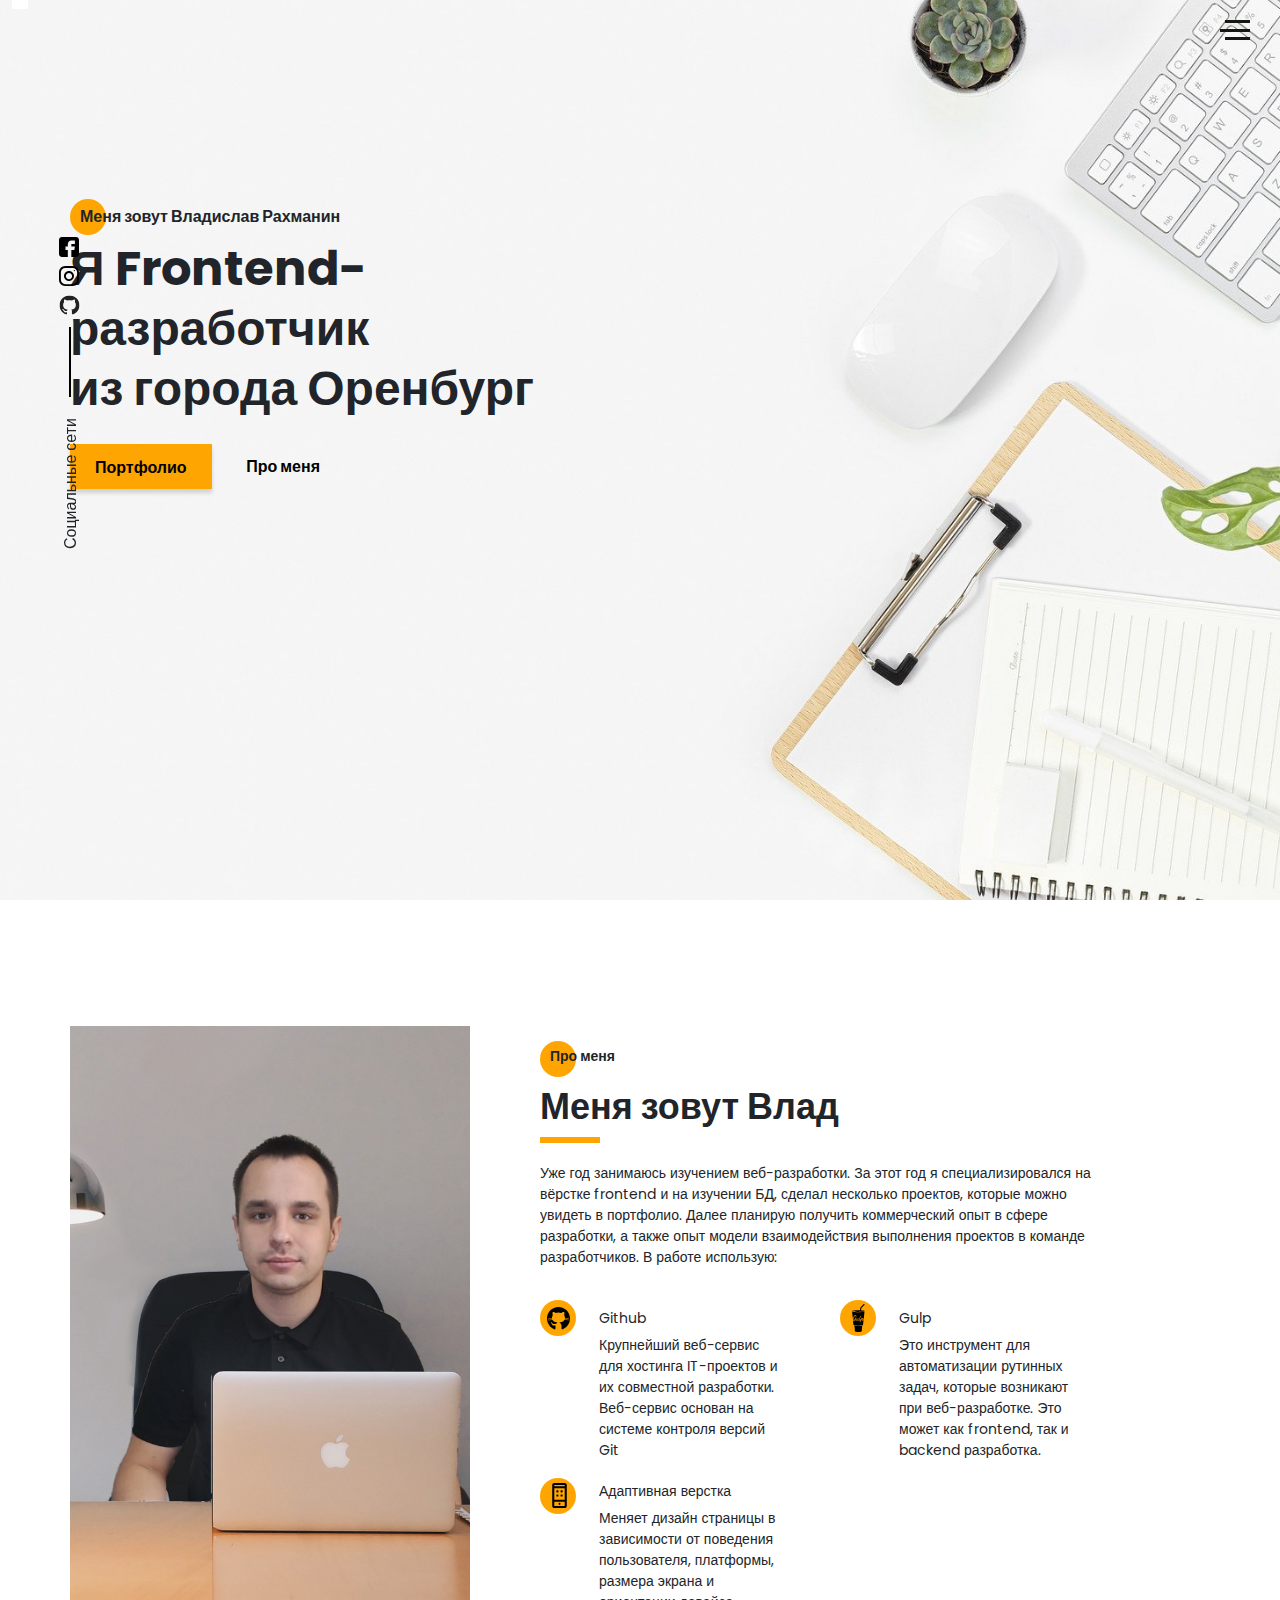
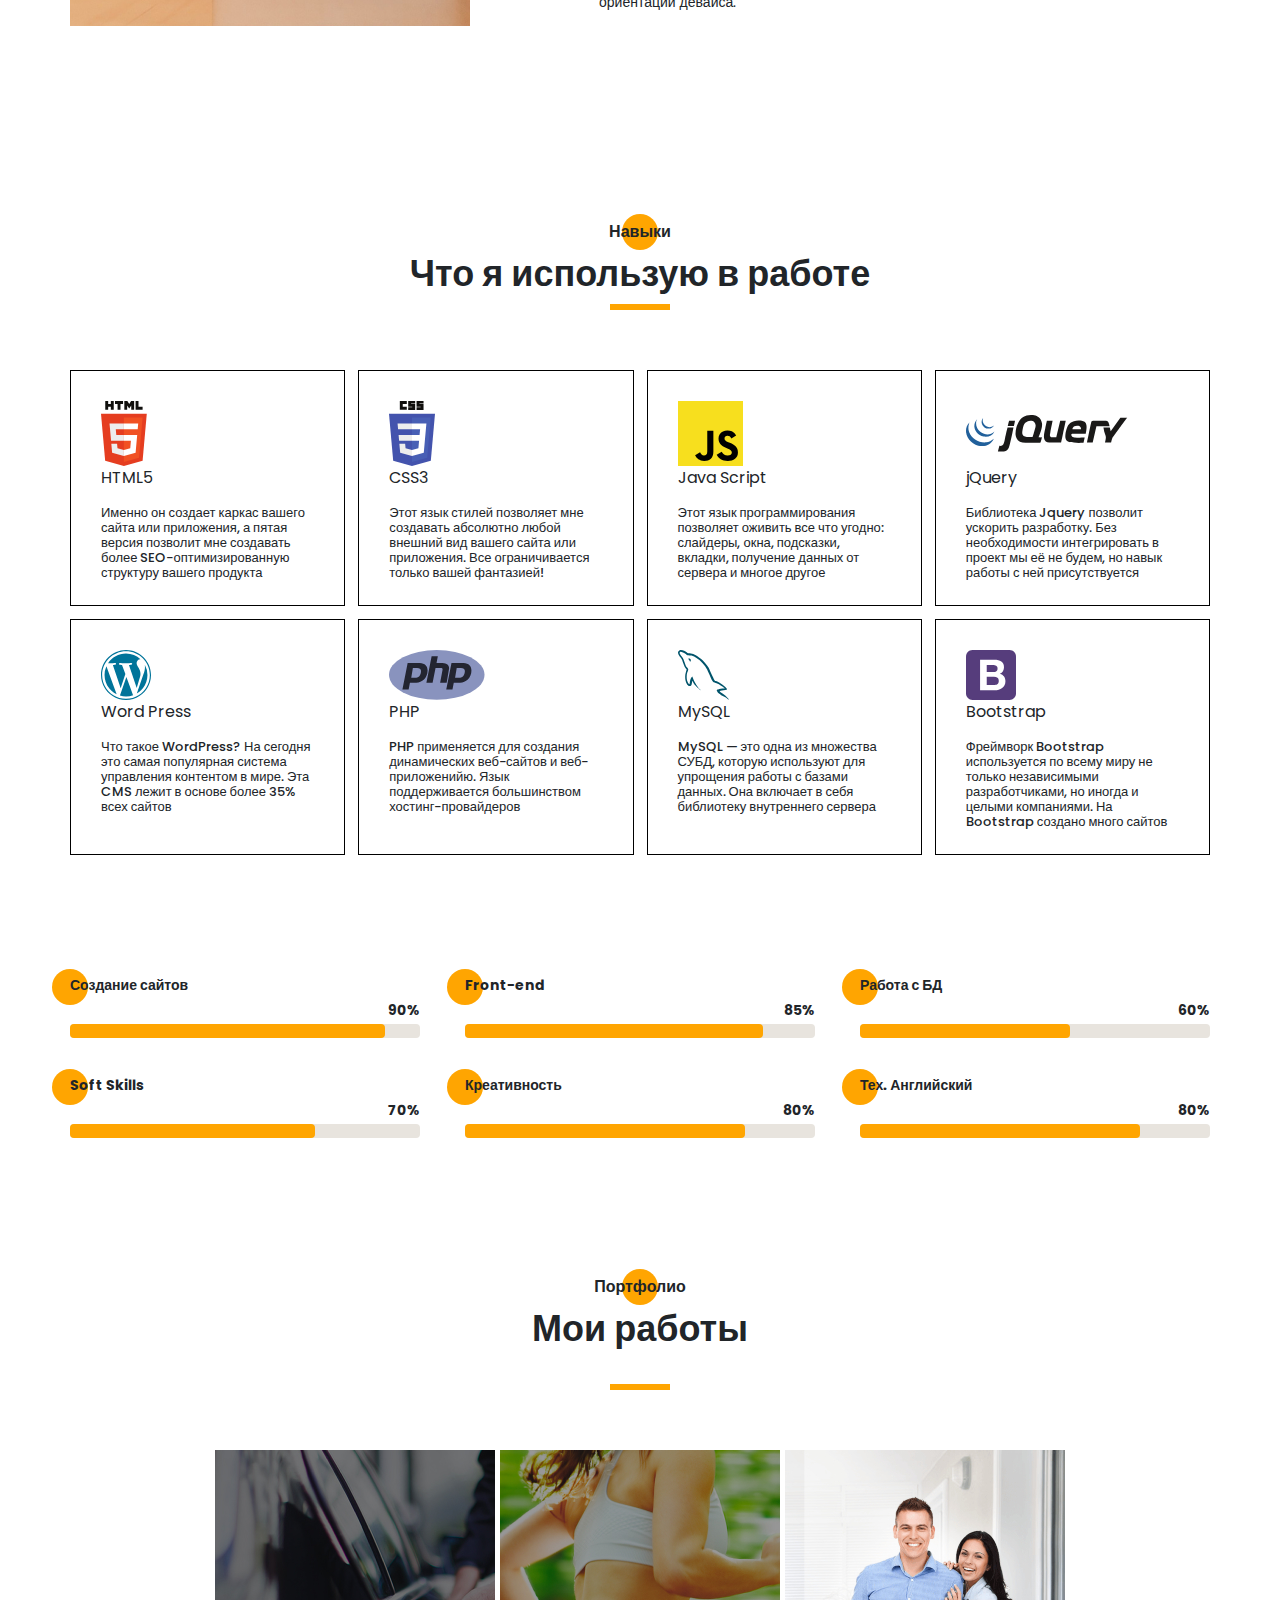
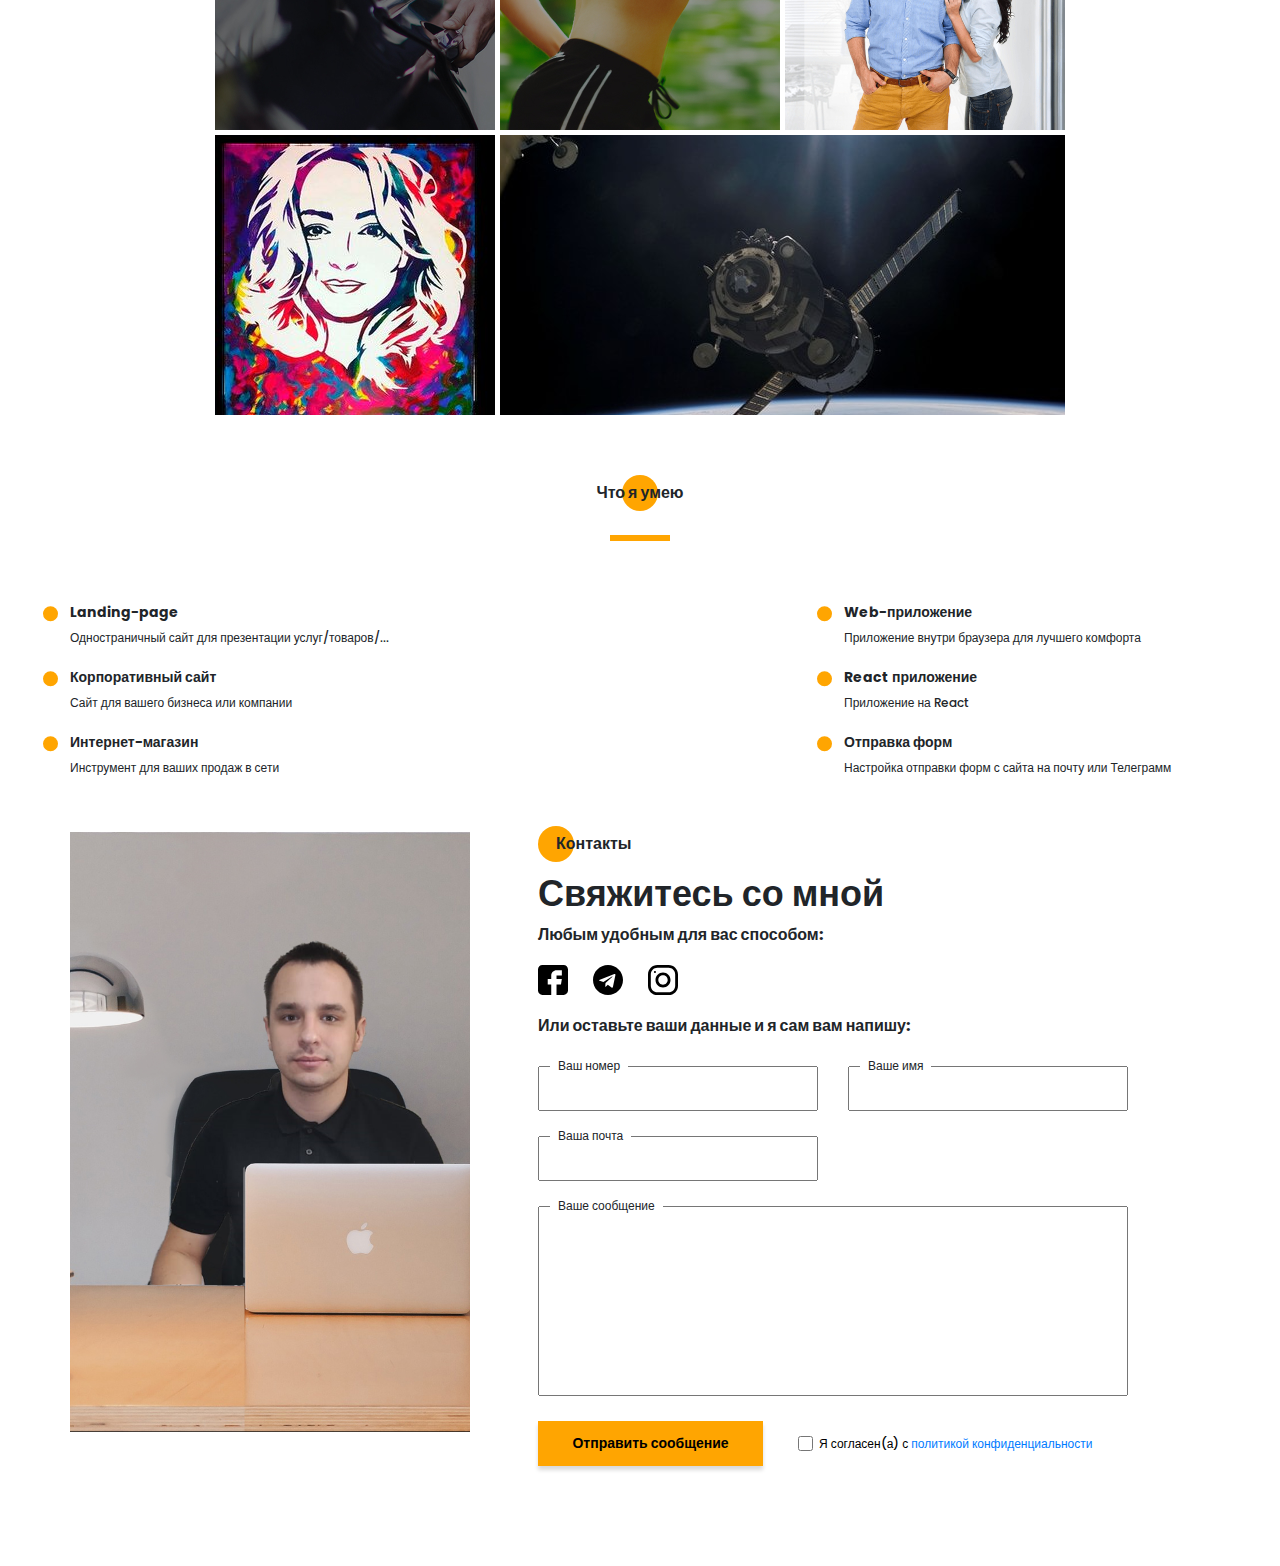
==== commit b44a7bed: "Update index.html" ====
--- a/index.html
+++ b/index.html
@@ -1 +1 @@
-<!DOCTYPE html><html lang="ru"><head><meta charset="UTF-8"><meta name="viewport" content="width=device-width,initial-scale=1"><meta http-equiv="X-UA-Compatible" content="ie=edge"><title>Портфолио</title><meta name="title" content="Мое портфолио"><meta name="description" content="Здесь вы сможете ознакомиться с моими работами и узнать больше обо мне"><!-- Open Graph / Facebook --><meta property="og:type" content="website"><meta property="og:url" content="https://metatags.io/"><meta property="og:title" content="Мое портфолио"><meta property="og:description" content="Здесь вы сможете ознакомиться с моими работами и узнать больше обо мне"><meta property="og:image" content="https://metatags.io/assets/meta-tags-16a33a6a8531e519cc0936fbba0ad904e52d35f34a46c97a2c9f6f7dd7d336f2.png"><!-- Twitter --><meta property="twitter:card" content="summary_large_image"><meta property="twitter:url" content="https://metatags.io/"><meta property="twitter:title" content="Мое портфолио"><meta property="twitter:description" content="Здесь вы сможете ознакомиться с моими работами и узнать больше обо мне"><meta property="twitter:image" content="https://metatags.io/assets/meta-tags-16a33a6a8531e519cc0936fbba0ad904e52d35f34a46c97a2c9f6f7dd7d336f2.png"><!-- Favicon  --><link rel="icon" href="./icons/favicon/favicon.ico"><link rel="stylesheet" href="css/style.min.css"></head><body><aside class="sidepanel"><a href="https://www.facebook.com/vlad.rtx" class="sidepanel__link"><svg width="20" height="20" viewBox="0 0 20 20" fill="none" xmlns="http://www.w3.org/2000/svg"><path d="M-7.46167e-07 2.92969L-1.28061e-07 17.0703C-5.74539e-08 18.6856 1.31439 20 2.92969 20L17.0703 20C18.6856 20 20 18.6856 20 17.0703L20 11.1719L12.9297 11.1719L12.9297 13.5156L9.41406 13.5156L9.41406 11.1719L7.03125 11.1719C5.09262 11.1719 3.51562 9.59488 3.51562 7.65625L3.51562 4.10156L7.03125 4.10156L7.03125 7.65625L9.41406 7.65625L9.41406 4.10156L12.9297 4.6875L12.9297 7.65625L20 7.65625L20 2.92969C20 1.31439 18.6856 -8.16774e-07 17.0703 -7.46167e-07L2.92969 -1.28061e-07C1.31439 -5.74539e-08 -8.16774e-07 1.31439 -7.46167e-07 2.92969Z" fill="black"/></svg> </a><a href="https://www.instagram.com/vlad.nolimits/" class="sidepanel__link"><svg width="20" height="20" viewBox="0 0 20 20" fill="none" xmlns="http://www.w3.org/2000/svg"><path d="M-6.01032e-07 6.25L-2.73196e-07 13.75C-1.22337e-07 17.2012 2.79875 20 6.25 20L13.75 20C17.2013 20 20 17.2012 20 13.75L20 6.25C20 2.79875 17.2012 -7.51891e-07 13.75 -6.01032e-07L6.25 -2.73196e-07C2.79875 -1.22337e-07 -7.51891e-07 2.79875 -6.01032e-07 6.25ZM13.75 1.875C16.1625 1.875 18.125 3.8375 18.125 6.25L18.125 13.75C18.125 16.1625 16.1625 18.125 13.75 18.125L6.25 18.125C3.8375 18.125 1.875 16.1625 1.875 13.75L1.875 6.25C1.875 3.8375 3.8375 1.875 6.25 1.875L13.75 1.875Z" fill="black"/><path d="M5 10C5 12.7612 7.23875 15 10 15C12.7613 15 15 12.7612 15 10C15 7.23875 12.7612 5 10 5C7.23875 5 5 7.23875 5 10ZM13.125 10C13.125 11.7225 11.7225 13.125 10 13.125C8.27625 13.125 6.875 11.7225 6.875 10C6.875 8.2775 8.27625 6.875 10 6.875C11.7225 6.875 13.125 8.2775 13.125 10Z" fill="black"/><path d="M5.29123 4.625C5.29123 4.25704 4.99295 3.95875 4.62499 3.95875C4.25703 3.95875 3.95874 4.25704 3.95874 4.625C3.95874 4.99296 4.25703 5.29125 4.62499 5.29125C4.99295 5.29125 5.29123 4.99296 5.29123 4.625Z" fill="black"/></svg> </a><a href="https://github.com/start2top" class="sidepanel__link"><svg width="19" height="20" viewBox="0 0 19 20" fill="none" xmlns="http://www.w3.org/2000/svg"><path d="M-4.37114e-07 9.99951C-1.95608e-07 15.5245 4.36167 19.9995 9.74107 19.9995C14.0457 19.9995 17.6962 17.1345 18.9832 13.162C19.0749 12.662 18.7734 12.4787 18.5148 12.4787C18.2835 12.4787 17.6706 12.487 16.8585 12.4912C17.4459 15.2728 15.5517 15.8595 15.5517 15.8595C14.4274 16.3145 14.1267 16.972 14.1267 16.972C13.5228 17.8778 13.5352 16.902 13.5352 16.902C13.603 15.8978 14.5389 15.3703 14.5389 15.3703C16.0283 14.4787 15.5979 13.0295 15.3493 12.4578C14.719 12.3678 14.2903 12.1103 14.0466 11.8245C13.8029 14.0453 12.9652 16.3795 9.23304 16.3795C8.16988 16.3795 7.30085 15.992 6.61933 15.3503C6.37316 15.4628 5.3827 15.8003 4.04116 15.2628C4.04116 15.2628 3.78012 14.4253 5.03988 12.5128C4.82345 11.7128 4.71606 10.8628 4.7111 10.0128C4.71606 9.16284 4.82345 8.31285 5.03988 7.51284C3.78012 5.61285 4.04116 4.77535 4.04116 4.77535C5.3827 4.23785 6.37316 4.57534 6.61933 4.67535C7.30085 4.03785 8.16988 3.65035 9.23304 3.65035C12.9752 3.65035 13.7987 5.98784 14.0383 8.21284C14.3307 7.86284 14.928 7.53784 15.8408 7.53784C17.1444 7.53784 18.1918 7.55034 18.5082 7.55034C18.7635 7.55034 19.0683 7.37534 18.9708 6.86284C17.692 2.86201 14.0391 -0.000488895 9.74107 -0.000488707C4.36167 -0.000488472 -6.7851e-07 4.47701 -4.37114e-07 9.99951Z" fill="#212121"/></svg></a><div class="sidepanel__divider"></div><div class="sidepanel__text"><span>Социальные сети</span></div></aside><div class="menu"><div class="menu__block"><div class="menu__close"><svg width="29" height="30" viewBox="0 0 29 30" fill="none" xmlns="http://www.w3.org/2000/svg"><path d="M17.1568 14.5231L28.4489 3.23075C29.1837 2.49623 29.1837 1.30861 28.4489 0.574085C27.7144 -0.160437 26.5267 -0.160437 25.7922 0.574085L14.4998 11.8665L3.20781 0.574085C2.47295 -0.160437 1.28567 -0.160437 0.551149 0.574085C-0.183716 1.30861 -0.183716 2.49623 0.551149 3.23075L11.8432 14.5231L0.551149 25.8155C-0.183716 26.55 -0.183716 27.7376 0.551149 28.4721C0.917206 28.8385 1.39852 29.0226 1.87948 29.0226C2.36045 29.0226 2.84141 28.8385 3.20781 28.4721L14.4998 17.1798L25.7922 28.4721C26.1586 28.8385 26.6396 29.0226 27.1205 29.0226C27.6015 29.0226 28.0825 28.8385 28.4489 28.4721C29.1837 27.7376 29.1837 26.55 28.4489 25.8155L17.1568 14.5231Z" fill="black"/></svg></div><nav><ul class="menu__list"><li class="menu__link"><a href="#">Про меня</a></li><li class="menu__link"><a href="#">Мой опыт</a></li><li class="menu__link"><a href="#">Мои навыки</a></li><li class="menu__link"><a href="#">Мои работы</a></li><li class="menu__link"><a href="#">Прайс лист</a></li><li class="menu__link"><a href="#">Контакты</a></li></ul></nav><div class="menu__social"><a href="#"><svg width="20" height="19" viewBox="0 0 20 19" fill="none" xmlns="http://www.w3.org/2000/svg"><path d="M10 0C4.475 0 0 4.36167 0 9.74107C0 14.0457 2.865 17.6962 6.8375 18.9832C7.3375 19.0749 7.52083 18.7734 7.52083 18.5148C7.52083 18.2835 7.5125 17.6706 7.50833 16.8585C4.72667 17.4459 4.14 15.5517 4.14 15.5517C3.685 14.4274 3.0275 14.1267 3.0275 14.1267C2.12167 13.5228 3.0975 13.5352 3.0975 13.5352C4.10167 13.603 4.62917 14.5389 4.62917 14.5389C5.52083 16.0283 6.97 15.5979 7.54167 15.3493C7.63167 14.719 7.88917 14.2903 8.175 14.0466C5.95417 13.8029 3.62 12.9652 3.62 9.23304C3.62 8.16988 4.0075 7.30085 4.64917 6.61934C4.53667 6.37317 4.19917 5.3827 4.73667 4.04116C4.73667 4.04116 5.57417 3.78012 7.48667 5.03988C8.28667 4.82345 9.13667 4.71606 9.98667 4.7111C10.8367 4.71606 11.6867 4.82345 12.4867 5.03988C14.3867 3.78012 15.2242 4.04116 15.2242 4.04116C15.7617 5.3827 15.4242 6.37317 15.3242 6.61934C15.9617 7.30085 16.3492 8.16988 16.3492 9.23304C16.3492 12.9752 14.0117 13.7987 11.7867 14.0383C12.1367 14.3307 12.4617 14.928 12.4617 15.8408C12.4617 17.1444 12.4492 18.1918 12.4492 18.5082C12.4492 18.7635 12.6242 19.0683 13.1367 18.9708C17.1375 17.692 20 14.0391 20 9.74107C20 4.36167 15.5225 0 10 0Z" fill="#212121"/></svg> </a><a href="#"><svg width="20" height="20" viewBox="0 0 20 20" fill="none" xmlns="http://www.w3.org/2000/svg"><path d="M13.7495 0L6.24951 0C2.79826 0 -0.000488281 2.79875 -0.000488281 6.25L-0.000488281 13.75C-0.000488281 17.2013 2.79826 20 6.24951 20L13.7495 20C17.2008 20 19.9995 17.2013 19.9995 13.75L19.9995 6.25C19.9995 2.79875 17.2008 0 13.7495 0ZM18.1245 13.75C18.1245 16.1625 16.162 18.125 13.7495 18.125L6.24951 18.125C3.83701 18.125 1.87451 16.1625 1.87451 13.75L1.87451 6.25C1.87451 3.8375 3.83701 1.875 6.24951 1.875L13.7495 1.875C16.162 1.875 18.1245 3.8375 18.1245 6.25L18.1245 13.75Z" fill="black"/><path d="M9.99951 5C7.23826 5 4.99951 7.23875 4.99951 10C4.99951 12.7613 7.23826 15 9.99951 15C12.7608 15 14.9995 12.7613 14.9995 10C14.9995 7.23875 12.7608 5 9.99951 5ZM9.99951 13.125C8.27701 13.125 6.87451 11.7225 6.87451 10C6.87451 8.27625 8.27701 6.875 9.99951 6.875C11.722 6.875 13.1245 8.27625 13.1245 10C13.1245 11.7225 11.722 13.125 9.99951 13.125Z" fill="black"/><path d="M15.3745 5.29123C15.7425 5.29123 16.0408 4.99295 16.0408 4.62499C16.0408 4.25703 15.7425 3.95874 15.3745 3.95874C15.0065 3.95874 14.7083 4.25703 14.7083 4.62499C14.7083 4.99295 15.0065 5.29123 15.3745 5.29123Z" fill="black"/></svg> </a><a href="#"><svg width="20" height="20" viewBox="0 0 20 20" fill="none" xmlns="http://www.w3.org/2000/svg"><path d="M17.0698 0L2.9292 0C1.3139 0 -0.000488281 1.31439 -0.000488281 2.92969L-0.000488281 17.0703C-0.000488281 18.6856 1.3139 20 2.9292 20L8.82764 20L8.82764 12.9297L6.48389 12.9297L6.48389 9.41406L8.82764 9.41406L8.82764 7.03125C8.82764 5.09262 10.4046 3.51563 12.3433 3.51563L15.8979 3.51563L15.8979 7.03125L12.3433 7.03125L12.3433 9.41406L15.8979 9.41406L15.312 12.9297L12.3433 12.9297L12.3433 20L17.0698 20C18.6851 20 19.9995 18.6856 19.9995 17.0703L19.9995 2.92969C19.9995 1.31439 18.6851 0 17.0698 0Z" fill="black"/></svg></a></div></div><div class="menu__overlay"></div></div><section class="promo"><div class="hamburger"><span></span> <span class="long"></span> <span></span></div><div class="container"><div class="title__fz16 promo__subtitle">Меня зовут Владислав Рахманин</div><div class="title title_fz48 promo__title">Я web-разработчик<br>из города Оренбург</div><div class="promo__btns"><a href="#portfolio" class="promo__link btn">Портфолио</a> <a href="#about" class="promo__link">Про меня</a></div></div></section><section class="about" id="about"><div class="container about__container"><div class="about__wrapper"><div class="about__main-photo"><!-- <img src="img/main-photo.jpg" alt="main-photo"> --></div><div class="about__description"><div class="about__subtitle">Про меня</div><div class="title title_fz36 about__title">Меня зовут Влад</div><div class="about__divider"></div><div class="about__description">Уже почти год как занимаюсь изучением веб-разработки. За это время я изучаю как в теории так и практикуюсь на реальных проэктах. За этот год я специализировался на вёрстке, на frontend, на backend и на изучении БД. Далее планирую получить коммерческий опыт в сфере разработки а также опыт модели взаимодействия выполнения проектов в команде разработчиков. Также научился использовать:</div><div class="about__skills"><div class="about__skills__elem"><div class="about__skills__elem__icon"><img src="./icons/about_me/github.svg" alt="github"></div><div class="skill__text"><div class="skill__title">Github</div><div class="skill__desc">Крупнейший веб-сервис для хостинга IT-проектов и их совместной разработки. Веб-сервис основан на системе контроля версий Git</div></div></div><div class="about__skills__elem"><div class="about__skills__elem__icon"><img src="icons/about_me/gulp.svg" alt="gulp"></div><div class="skill__text"><div class="skill__title">Gulp</div><div class="skill__desc">Это инструмент для автоматизации рутинных задач, которые возникают при веб-разработке. Это может как frontend, так и backend разработка.</div></div></div><div class="about__skills__elem"><div class="about__skills__elem__icon"><img src="icons/about_me/smartphone.svg" alt="mobile_dev"></div><div class="skill__text"><div class="skill__title">Адаптивная верстка</div><div class="skill__desc">Меняет дизайн страницы в зависимости от поведения пользователя, платформы, размера экрана и ориентации девайса.</div></div></div></div></div></div></div></section><section class="skills"><div class="container"><div class="title title__section-subtitle skills__subltitle title_fz16">Навыки</div><div class="title title__section-title">Что я использую в работе</div><div class="skills__divider"></div><div class="skills__panel"><div class="skills__panel-elem"><div class="skills__panel-elem-icon"><img src="./icons/skills/html5.svg" alt="html5"></div><div class="skills__panel-elem-title">HTML5</div><div class="skills__panel-elem-desc">Именно он создает каркас вашего сайта или приложения, а пятая версия позволит мне создавать более SEO-оптимизированную структуру вашего продукта</div></div><div class="skills__panel-elem"><div class="skills__panel-elem-icon"><img src="./icons/skills/css3.svg" alt="css3"></div><div class="skills__panel-elem-title">CSS3</div><div class="skills__panel-elem-desc">Этот язык стилей позволяет мне создавать абсолютно любой внешний вид вашего сайта или приложения. Все ограничивается только вашей фантазией!</div></div><div class="skills__panel-elem"><div class="skills__panel-elem-icon"><img src="./icons/skills/js.svg" alt="javascript"></div><div class="skills__panel-elem-title">Java Script</div><div class="skills__panel-elem-desc">Этот язык программирования позволяет оживить все что угодно: слайдеры, окна, подсказки, вкладки, получение данных от сервера и многое другое</div></div><div class="skills__panel-elem"><div class="skills__panel-elem-icon"><img src="./icons/skills/jquery.svg" alt="jquery"></div><div class="skills__panel-elem-title">Jquery</div><div class="skills__panel-elem-desc">Библиотека Jquery позволит ускорить разработку. Без необходимости интегрировать в проект мы её не будем, но навык работы с ней присутствуется</div></div><div class="skills__panel-elem"><div class="skills__panel-elem-icon wordpress"><img src="./icons/skills/wordpress.svg" alt="wordpress"></div><div class="skills__panel-elem-title">Word Press</div><div class="skills__panel-elem-desc">Что такое WordPress? На сегодня это самая популярная система управления контентом в мире. Эта CMS лежит в основе более 35% всех сайтов</div></div><div class="skills__panel-elem"><div class="skills__panel-elem-icon"><img src="./icons/skills/php.svg" alt="PHP"></div><div class="skills__panel-elem-title">PHP</div><div class="skills__panel-elem-desc">PHP применяется для создания динамических веб-сайтов и веб-приложенийю. Язык поддерживается большинством хостинг-провайдеров</div></div><div class="skills__panel-elem"><div class="skills__panel-elem-icon"><img src="./icons/skills/mysql.svg" alt="MySQL"></div><div class="skills__panel-elem-title">MySQL</div><div class="skills__panel-elem-desc">MySQL — это одна из множества СУБД, которую используют для упрощения работы с базами данных. Она включает в себя библиотеку внутреннего сервера</div></div><div class="skills__panel-elem"><div class="skills__panel-elem-icon"><img src="./icons/skills/bootstrap-4.svg" alt="bootstrap"></div><div class="skills__panel-elem-title">Bootstrap</div><div class="skills__panel-elem-desc">Фреймворк Bootstrap используется по всему миру не только независимыми разработчиками, но иногда и целыми компаниями. На Bootstrap создано много сайтов</div></div></div><div class="skills__percentage_calc"><div class="skills__percentage_calc__elem"><div class="skills__percentage_calc__elem__name"><div class="text">Создание сайтов</div><div class="percentage">100%</div></div><div class="skills__percentage_calc__elem__bar"><span></span></div></div><div class="skills__percentage_calc__elem"><div class="skills__percentage_calc__elem__name"><div class="text">Front-end</div><div class="percentage">85%</div></div><div class="skills__percentage_calc__elem__bar"><span></span></div></div><div class="skills__percentage_calc__elem"><div class="skills__percentage_calc__elem__name"><div class="text">Работа с БД</div><div class="percentage">60%</div></div><div class="skills__percentage_calc__elem__bar"><span></span></div></div><div class="skills__percentage_calc__elem"><div class="skills__percentage_calc__elem__name"><div class="text">Soft Skills</div><div class="percentage">50%</div></div><div class="skills__percentage_calc__elem__bar"><span></span></div></div><div class="skills__percentage_calc__elem"><div class="skills__percentage_calc__elem__name"><div class="text">Креативность</div><div class="percentage">50%</div></div><div class="skills__percentage_calc__elem__bar"><span></span></div></div><div class="skills__percentage_calc__elem"><div class="skills__percentage_calc__elem__name"><div class="text">Тех. Английский</div><div class="percentage">50%</div></div><div class="skills__percentage_calc__elem__bar"><span></span></div></div></div></div></section><section class="portfolio" id="portfolio"><div class="container"><div class="title title_fz16 title__section-subtitle">Портфолио</div><div class="title title_fz36 title__section-title">Мои работы</div><div class="portfolio__divider"></div><div class="portfolio__projects"><a target="_blank" class="portfolio__projects__item" href="./uber/"><img src="./img/works/uber.jpg" alt="uber"></a><a target="_blank" class="portfolio__projects__item" href="./pulse/"><img src="./img/works/pulse.jpg" alt="watchstore"></a><a target="_blank" class="portfolio__projects__item" href="./irvas/"><img src="./img/works/irvas.jpg" alt="Windows-Store"></a><!-- <a target="_blank" class="portfolio__projects__item vertical" href="#"><img src="./img/works/plans.jpg" alt="#"></a> --> <a target="_blank" class="portfolio__projects__item" href="./art/"><img src="./img/works/art.jpg" alt="art"></a><a target="_blank" class="portfolio__projects__item horizontal" href="https://www.digitalstoday.ru/"><img src="./img/works/digitalstoday.jpg" alt="digitalstoday"></a></div></div></section><section class="price"><div class="container"><div class="title price__title title_fz16 title__section-subtitle">Прайс-лист</div><div class="price__divider"></div><div class="price__list__wrapper"><div class="price__list__elem"><div class="price__list__elem__title">Landing-page</div><div class="price__list__elem__num">от 8000 руб.</div><div class="price__list__elem__desc">Одностраничный сайт для презентации услуг/товаров/...</div></div><div class="price__list__elem"><div class="price__list__elem__title">Корпоративный сайт</div><div class="price__list__elem__num">от 20000 руб.</div><div class="price__list__elem__desc">Сайт для вашего бизнеса или компании</div></div><div class="price__list__elem"><div class="price__list__elem__title">Интернет-магазин</div><div class="price__list__elem__num">от 30000 руб.</div><div class="price__list__elem__desc">Инструмент для ваших продаж в сети</div></div><div class="price__list__elem"><div class="price__list__elem__title">Web-приложение</div><div class="price__list__elem__num">от 28000 руб.</div><div class="price__list__elem__desc">Приложение внутри браузера для лучшего комфорта</div></div><div class="price__list__elem"><div class="price__list__elem__title">Android/IOS Приложение</div><div class="price__list__elem__num">от 25000 руб.</div><div class="price__list__elem__desc">Приложение для смартфона любой ОС</div></div><div class="price__list__elem"><div class="price__list__elem__title">Дизайн</div><div class="price__list__elem__num">Индивидуально</div><div class="price__list__elem__desc">Создам дизайн для вашего сайта/приложения...</div></div></div></div></section><section class="contacts"><div class="container"><div class="contacts__wrapper"><div class="contacts__photo"><img src="./img/portrait.jpg" alt="photo"></div><div class="contacts__descr"><h2 class="title title_fz16 contacts__title">Контакты</h2><div class="title title_fz36 contacts__subtitle">Свяжитесь со мной</div><div class="divider"></div><div class="title title_fz14 contacts__text">Любым удобным для вас способом:</div><div class="contacts__social"><a href="#" class="contacts__link"><img src="./icons/social/facebook.svg" alt="facebook"> </a><a href="#" class="contacts__link"><img src="icons/social/telegram.svg" alt="telegram"> </a><a href="#" class="contacts__link"><img src="icons/social/instagram.svg" alt="instagram"></a></div><div class="title title_fz14 contacts__text">Или оставьте ваши данные и я сам вам напишу:</div><form action="telegram.php" class="contacts__form" method="POST"><div class="contacts__input"><input required name="phone" id="phone" type="phone"> <label for="phone">Ваш номер</label></div><div class="contacts__input"><input required name="name" id="name" type="text"> <label for="name">Ваше имя</label></div><div class="contacts__input"><input required name="email" id="email" type="email"> <label for="email">Ваша почта</label></div><div class="contacts__textarea"><textarea name="message" id="text"></textarea> <label for="text">Ваше сообщение</label></div><p class="contacts__message_success">Заявка отправлена</p><p class="contacts__message_error">GitHub Pages не отправляет формы в целях безопасности :(</p><div class="contacts__triggers"><button class="contacts__btn btn">Отправить сообщение</button><div class="contacts__policy policy"><input required type="checkbox" id="privacy_policy" name="privacy_policy"> <label for="checkbox"></label> <span>Я согласен(а) с <a href="https://tilda.cc/ru/privacy-generator/">политикой конфиденциальности</a></span></div></div></form></div></div></div></section><script src="js/script.js"></script></body></html>
+<!DOCTYPE html><html lang="ru"><head><meta charset="UTF-8"><meta name="viewport" content="width=device-width,initial-scale=1"><meta http-equiv="X-UA-Compatible" content="ie=edge"><title>Портфолио</title><meta name="title" content="Мое портфолио"><meta name="description" content="Здесь вы сможете ознакомиться с моими работами и узнать больше обо мне"><!-- Open Graph / Facebook --><meta property="og:type" content="website"><meta property="og:url" content="https://metatags.io/"><meta property="og:title" content="Мое портфолио"><meta property="og:description" content="Здесь вы сможете ознакомиться с моими работами и узнать больше обо мне"><meta property="og:image" content="https://metatags.io/assets/meta-tags-16a33a6a8531e519cc0936fbba0ad904e52d35f34a46c97a2c9f6f7dd7d336f2.png"><!-- Twitter --><meta property="twitter:card" content="summary_large_image"><meta property="twitter:url" content="https://metatags.io/"><meta property="twitter:title" content="Мое портфолио"><meta property="twitter:description" content="Здесь вы сможете ознакомиться с моими работами и узнать больше обо мне"><meta property="twitter:image" content="https://metatags.io/assets/meta-tags-16a33a6a8531e519cc0936fbba0ad904e52d35f34a46c97a2c9f6f7dd7d336f2.png"><!-- Favicon  --><link rel="icon" href="./icons/favicon/favicon.ico"><link rel="stylesheet" href="css/style.min.css"></head><body><aside class="sidepanel"><a href="https://www.facebook.com/vlad.rtx" class="sidepanel__link"><svg width="20" height="20" viewBox="0 0 20 20" fill="none" xmlns="http://www.w3.org/2000/svg"><path d="M-7.46167e-07 2.92969L-1.28061e-07 17.0703C-5.74539e-08 18.6856 1.31439 20 2.92969 20L17.0703 20C18.6856 20 20 18.6856 20 17.0703L20 11.1719L12.9297 11.1719L12.9297 13.5156L9.41406 13.5156L9.41406 11.1719L7.03125 11.1719C5.09262 11.1719 3.51562 9.59488 3.51562 7.65625L3.51562 4.10156L7.03125 4.10156L7.03125 7.65625L9.41406 7.65625L9.41406 4.10156L12.9297 4.6875L12.9297 7.65625L20 7.65625L20 2.92969C20 1.31439 18.6856 -8.16774e-07 17.0703 -7.46167e-07L2.92969 -1.28061e-07C1.31439 -5.74539e-08 -8.16774e-07 1.31439 -7.46167e-07 2.92969Z" fill="black"/></svg> </a><a href="https://www.instagram.com/vlad.nolimits/" class="sidepanel__link"><svg width="20" height="20" viewBox="0 0 20 20" fill="none" xmlns="http://www.w3.org/2000/svg"><path d="M-6.01032e-07 6.25L-2.73196e-07 13.75C-1.22337e-07 17.2012 2.79875 20 6.25 20L13.75 20C17.2013 20 20 17.2012 20 13.75L20 6.25C20 2.79875 17.2012 -7.51891e-07 13.75 -6.01032e-07L6.25 -2.73196e-07C2.79875 -1.22337e-07 -7.51891e-07 2.79875 -6.01032e-07 6.25ZM13.75 1.875C16.1625 1.875 18.125 3.8375 18.125 6.25L18.125 13.75C18.125 16.1625 16.1625 18.125 13.75 18.125L6.25 18.125C3.8375 18.125 1.875 16.1625 1.875 13.75L1.875 6.25C1.875 3.8375 3.8375 1.875 6.25 1.875L13.75 1.875Z" fill="black"/><path d="M5 10C5 12.7612 7.23875 15 10 15C12.7613 15 15 12.7612 15 10C15 7.23875 12.7612 5 10 5C7.23875 5 5 7.23875 5 10ZM13.125 10C13.125 11.7225 11.7225 13.125 10 13.125C8.27625 13.125 6.875 11.7225 6.875 10C6.875 8.2775 8.27625 6.875 10 6.875C11.7225 6.875 13.125 8.2775 13.125 10Z" fill="black"/><path d="M5.29123 4.625C5.29123 4.25704 4.99295 3.95875 4.62499 3.95875C4.25703 3.95875 3.95874 4.25704 3.95874 4.625C3.95874 4.99296 4.25703 5.29125 4.62499 5.29125C4.99295 5.29125 5.29123 4.99296 5.29123 4.625Z" fill="black"/></svg> </a><a href="https://github.com/start2top" class="sidepanel__link"><svg width="19" height="20" viewBox="0 0 19 20" fill="none" xmlns="http://www.w3.org/2000/svg"><path d="M-4.37114e-07 9.99951C-1.95608e-07 15.5245 4.36167 19.9995 9.74107 19.9995C14.0457 19.9995 17.6962 17.1345 18.9832 13.162C19.0749 12.662 18.7734 12.4787 18.5148 12.4787C18.2835 12.4787 17.6706 12.487 16.8585 12.4912C17.4459 15.2728 15.5517 15.8595 15.5517 15.8595C14.4274 16.3145 14.1267 16.972 14.1267 16.972C13.5228 17.8778 13.5352 16.902 13.5352 16.902C13.603 15.8978 14.5389 15.3703 14.5389 15.3703C16.0283 14.4787 15.5979 13.0295 15.3493 12.4578C14.719 12.3678 14.2903 12.1103 14.0466 11.8245C13.8029 14.0453 12.9652 16.3795 9.23304 16.3795C8.16988 16.3795 7.30085 15.992 6.61933 15.3503C6.37316 15.4628 5.3827 15.8003 4.04116 15.2628C4.04116 15.2628 3.78012 14.4253 5.03988 12.5128C4.82345 11.7128 4.71606 10.8628 4.7111 10.0128C4.71606 9.16284 4.82345 8.31285 5.03988 7.51284C3.78012 5.61285 4.04116 4.77535 4.04116 4.77535C5.3827 4.23785 6.37316 4.57534 6.61933 4.67535C7.30085 4.03785 8.16988 3.65035 9.23304 3.65035C12.9752 3.65035 13.7987 5.98784 14.0383 8.21284C14.3307 7.86284 14.928 7.53784 15.8408 7.53784C17.1444 7.53784 18.1918 7.55034 18.5082 7.55034C18.7635 7.55034 19.0683 7.37534 18.9708 6.86284C17.692 2.86201 14.0391 -0.000488895 9.74107 -0.000488707C4.36167 -0.000488472 -6.7851e-07 4.47701 -4.37114e-07 9.99951Z" fill="#212121"/></svg></a><div class="sidepanel__divider"></div><div class="sidepanel__text"><span>Социальные сети</span></div></aside><div class="menu"><div class="menu__block"><div class="menu__close"><svg width="29" height="30" viewBox="0 0 29 30" fill="none" xmlns="http://www.w3.org/2000/svg"><path d="M17.1568 14.5231L28.4489 3.23075C29.1837 2.49623 29.1837 1.30861 28.4489 0.574085C27.7144 -0.160437 26.5267 -0.160437 25.7922 0.574085L14.4998 11.8665L3.20781 0.574085C2.47295 -0.160437 1.28567 -0.160437 0.551149 0.574085C-0.183716 1.30861 -0.183716 2.49623 0.551149 3.23075L11.8432 14.5231L0.551149 25.8155C-0.183716 26.55 -0.183716 27.7376 0.551149 28.4721C0.917206 28.8385 1.39852 29.0226 1.87948 29.0226C2.36045 29.0226 2.84141 28.8385 3.20781 28.4721L14.4998 17.1798L25.7922 28.4721C26.1586 28.8385 26.6396 29.0226 27.1205 29.0226C27.6015 29.0226 28.0825 28.8385 28.4489 28.4721C29.1837 27.7376 29.1837 26.55 28.4489 25.8155L17.1568 14.5231Z" fill="black"/></svg></div><nav><ul class="menu__list"><li class="menu__link"><a href="#about">Про меня</a></li><li class="menu__link"><a href="#skills">Мой опыт</a></li><li class="menu__link"><a href="#skills">Мои навыки</a></li><li class="menu__link"><a href="#portfolio">Мои работы</a></li><li class="menu__link"><a href="#price">Что я умею</a></li><li class="menu__link"><a href="#contacts">Контакты</a></li></ul></nav><div class="menu__social"><a href="https://github.com/start2top"><svg width="20" height="19" viewBox="0 0 20 19" fill="none" xmlns="http://www.w3.org/2000/svg"><path d="M10 0C4.475 0 0 4.36167 0 9.74107C0 14.0457 2.865 17.6962 6.8375 18.9832C7.3375 19.0749 7.52083 18.7734 7.52083 18.5148C7.52083 18.2835 7.5125 17.6706 7.50833 16.8585C4.72667 17.4459 4.14 15.5517 4.14 15.5517C3.685 14.4274 3.0275 14.1267 3.0275 14.1267C2.12167 13.5228 3.0975 13.5352 3.0975 13.5352C4.10167 13.603 4.62917 14.5389 4.62917 14.5389C5.52083 16.0283 6.97 15.5979 7.54167 15.3493C7.63167 14.719 7.88917 14.2903 8.175 14.0466C5.95417 13.8029 3.62 12.9652 3.62 9.23304C3.62 8.16988 4.0075 7.30085 4.64917 6.61934C4.53667 6.37317 4.19917 5.3827 4.73667 4.04116C4.73667 4.04116 5.57417 3.78012 7.48667 5.03988C8.28667 4.82345 9.13667 4.71606 9.98667 4.7111C10.8367 4.71606 11.6867 4.82345 12.4867 5.03988C14.3867 3.78012 15.2242 4.04116 15.2242 4.04116C15.7617 5.3827 15.4242 6.37317 15.3242 6.61934C15.9617 7.30085 16.3492 8.16988 16.3492 9.23304C16.3492 12.9752 14.0117 13.7987 11.7867 14.0383C12.1367 14.3307 12.4617 14.928 12.4617 15.8408C12.4617 17.1444 12.4492 18.1918 12.4492 18.5082C12.4492 18.7635 12.6242 19.0683 13.1367 18.9708C17.1375 17.692 20 14.0391 20 9.74107C20 4.36167 15.5225 0 10 0Z" fill="#212121"/></svg> </a><a href="https://www.instagram.com/vlad.nolimits/"><svg width="20" height="20" viewBox="0 0 20 20" fill="none" xmlns="http://www.w3.org/2000/svg"><path d="M13.7495 0L6.24951 0C2.79826 0 -0.000488281 2.79875 -0.000488281 6.25L-0.000488281 13.75C-0.000488281 17.2013 2.79826 20 6.24951 20L13.7495 20C17.2008 20 19.9995 17.2013 19.9995 13.75L19.9995 6.25C19.9995 2.79875 17.2008 0 13.7495 0ZM18.1245 13.75C18.1245 16.1625 16.162 18.125 13.7495 18.125L6.24951 18.125C3.83701 18.125 1.87451 16.1625 1.87451 13.75L1.87451 6.25C1.87451 3.8375 3.83701 1.875 6.24951 1.875L13.7495 1.875C16.162 1.875 18.1245 3.8375 18.1245 6.25L18.1245 13.75Z" fill="black"/><path d="M9.99951 5C7.23826 5 4.99951 7.23875 4.99951 10C4.99951 12.7613 7.23826 15 9.99951 15C12.7608 15 14.9995 12.7613 14.9995 10C14.9995 7.23875 12.7608 5 9.99951 5ZM9.99951 13.125C8.27701 13.125 6.87451 11.7225 6.87451 10C6.87451 8.27625 8.27701 6.875 9.99951 6.875C11.722 6.875 13.1245 8.27625 13.1245 10C13.1245 11.7225 11.722 13.125 9.99951 13.125Z" fill="black"/><path d="M15.3745 5.29123C15.7425 5.29123 16.0408 4.99295 16.0408 4.62499C16.0408 4.25703 15.7425 3.95874 15.3745 3.95874C15.0065 3.95874 14.7083 4.25703 14.7083 4.62499C14.7083 4.99295 15.0065 5.29123 15.3745 5.29123Z" fill="black"/></svg> </a><a href="https://www.facebook.com/vlad.rtx"><svg width="20" height="20" viewBox="0 0 20 20" fill="none" xmlns="http://www.w3.org/2000/svg"><path d="M17.0698 0L2.9292 0C1.3139 0 -0.000488281 1.31439 -0.000488281 2.92969L-0.000488281 17.0703C-0.000488281 18.6856 1.3139 20 2.9292 20L8.82764 20L8.82764 12.9297L6.48389 12.9297L6.48389 9.41406L8.82764 9.41406L8.82764 7.03125C8.82764 5.09262 10.4046 3.51563 12.3433 3.51563L15.8979 3.51563L15.8979 7.03125L12.3433 7.03125L12.3433 9.41406L15.8979 9.41406L15.312 12.9297L12.3433 12.9297L12.3433 20L17.0698 20C18.6851 20 19.9995 18.6856 19.9995 17.0703L19.9995 2.92969C19.9995 1.31439 18.6851 0 17.0698 0Z" fill="black"/></svg></a></div></div><div class="menu__overlay"></div></div><section class="promo"><div class="hamburger"><span></span> <span class="long"></span> <span></span></div><div class="container"><div class="title__fz16 promo__subtitle">Меня зовут Владислав Рахманин</div><div class="title title_fz48 promo__title">Я Frontend-разработчик<br>из города Оренбург</div><div class="promo__btns"><a href="#portfolio" class="promo__link btn">Портфолио</a> <a href="#about" class="promo__link">Про меня</a></div></div></section><section class="about" id="about"><div class="container about__container"><div class="about__wrapper"><div class="about__main-photo"><!-- <img src="img/main-photo.jpg" alt="main-photo"> --></div><div class="about__description"><div class="about__subtitle">Про меня</div><div class="title title_fz36 about__title">Меня зовут Влад</div><div class="about__divider"></div><div class="about__description">Уже год занимаюсь изучением веб-разработки. За этот год я специализировался на вёрстке frontend и на изучении БД, сделал несколько проектов, которые можно увидеть в портфолио. Далее планирую получить коммерческий опыт в сфере разработки, а также опыт модели взаимодействия выполнения проектов в команде разработчиков. В работе использую:</div><div class="about__skills"><div class="about__skills__elem"><div class="about__skills__elem__icon"><img src="./icons/about_me/github.svg" alt="github"></div><div class="skill__text"><div class="skill__title">Github</div><div class="skill__desc">Крупнейший веб-сервис для хостинга IT-проектов и их совместной разработки. Веб-сервис основан на системе контроля версий Git</div></div></div><div class="about__skills__elem"><div class="about__skills__elem__icon"><img src="icons/about_me/gulp.svg" alt="gulp"></div><div class="skill__text"><div class="skill__title">Gulp</div><div class="skill__desc">Это инструмент для автоматизации рутинных задач, которые возникают при веб-разработке. Это может как frontend, так и backend разработка.</div></div></div><div class="about__skills__elem"><div class="about__skills__elem__icon"><img src="icons/about_me/smartphone.svg" alt="mobile_dev"></div><div class="skill__text"><div class="skill__title">Адаптивная верстка</div><div class="skill__desc">Меняет дизайн страницы в зависимости от поведения пользователя, платформы, размера экрана и ориентации девайса.</div></div></div></div></div></div></div></section><section class="skills" id="skills"><div class="container"><div class="title title__section-subtitle skills__subltitle title_fz16">Навыки</div><div class="title title__section-title">Что я использую в работе</div><div class="skills__divider"></div><div class="skills__panel"><div class="skills__panel-elem"><div class="skills__panel-elem-icon"><img src="./icons/skills/html5.svg" alt="html5"></div><div class="skills__panel-elem-title">HTML5</div><div class="skills__panel-elem-desc">Именно он создает каркас вашего сайта или приложения, а пятая версия позволит мне создавать более SEO-оптимизированную структуру вашего продукта</div></div><div class="skills__panel-elem"><div class="skills__panel-elem-icon"><img src="./icons/skills/css3.svg" alt="css3"></div><div class="skills__panel-elem-title">CSS3</div><div class="skills__panel-elem-desc">Этот язык стилей позволяет мне создавать абсолютно любой внешний вид вашего сайта или приложения. Все ограничивается только вашей фантазией!</div></div><div class="skills__panel-elem"><div class="skills__panel-elem-icon"><img src="./icons/skills/js.svg" alt="javascript"></div><div class="skills__panel-elem-title">Java Script</div><div class="skills__panel-elem-desc">Этот язык программирования позволяет оживить все что угодно: слайдеры, окна, подсказки, вкладки, получение данных от сервера и многое другое</div></div><div class="skills__panel-elem"><div class="skills__panel-elem-icon"><img src="./icons/skills/jquery.svg" alt="jquery"></div><div class="skills__panel-elem-title">jQuery</div><div class="skills__panel-elem-desc">Библиотека Jquery позволит ускорить разработку. Без необходимости интегрировать в проект мы её не будем, но навык работы с ней присутствуется</div></div><div class="skills__panel-elem"><div class="skills__panel-elem-icon wordpress"><img src="./icons/skills/wordpress.svg" alt="wordpress"></div><div class="skills__panel-elem-title">Word Press</div><div class="skills__panel-elem-desc">Что такое WordPress? На сегодня это самая популярная система управления контентом в мире. Эта CMS лежит в основе более 35% всех сайтов</div></div><div class="skills__panel-elem"><div class="skills__panel-elem-icon"><img src="./icons/skills/php.svg" alt="PHP"></div><div class="skills__panel-elem-title">PHP</div><div class="skills__panel-elem-desc">PHP применяется для создания динамических веб-сайтов и веб-приложенийю. Язык поддерживается большинством хостинг-провайдеров</div></div><div class="skills__panel-elem"><div class="skills__panel-elem-icon"><img src="./icons/skills/mysql.svg" alt="MySQL"></div><div class="skills__panel-elem-title">MySQL</div><div class="skills__panel-elem-desc">MySQL — это одна из множества СУБД, которую используют для упрощения работы с базами данных. Она включает в себя библиотеку внутреннего сервера</div></div><div class="skills__panel-elem"><div class="skills__panel-elem-icon"><img src="./icons/skills/bootstrap-4.svg" alt="bootstrap"></div><div class="skills__panel-elem-title">Bootstrap</div><div class="skills__panel-elem-desc">Фреймворк Bootstrap используется по всему миру не только независимыми разработчиками, но иногда и целыми компаниями. На Bootstrap создано много сайтов</div></div></div><div class="skills__percentage_calc"><div class="skills__percentage_calc__elem"><div class="skills__percentage_calc__elem__name"><div class="text">Создание сайтов</div><div class="percentage">90%</div></div><div class="skills__percentage_calc__elem__bar"><span></span></div></div><div class="skills__percentage_calc__elem"><div class="skills__percentage_calc__elem__name"><div class="text">Front-end</div><div class="percentage">85%</div></div><div class="skills__percentage_calc__elem__bar"><span></span></div></div><div class="skills__percentage_calc__elem"><div class="skills__percentage_calc__elem__name"><div class="text">Работа с БД</div><div class="percentage">60%</div></div><div class="skills__percentage_calc__elem__bar"><span></span></div></div><div class="skills__percentage_calc__elem"><div class="skills__percentage_calc__elem__name"><div class="text">Soft Skills</div><div class="percentage">70%</div></div><div class="skills__percentage_calc__elem__bar"><span></span></div></div><div class="skills__percentage_calc__elem"><div class="skills__percentage_calc__elem__name"><div class="text">Креативность</div><div class="percentage">80%</div></div><div class="skills__percentage_calc__elem__bar"><span></span></div></div><div class="skills__percentage_calc__elem"><div class="skills__percentage_calc__elem__name"><div class="text">Тех. Английский</div><div class="percentage">80%</div></div><div class="skills__percentage_calc__elem__bar"><span></span></div></div></div></div></section><section class="portfolio" id="portfolio"><div class="container"><div class="title title_fz16 title__section-subtitle">Портфолио</div><div class="title title_fz36 title__section-title">Мои работы</div><div class="portfolio__divider"></div><div class="portfolio__projects"><a target="_blank" class="portfolio__projects__item" href="./uber/"><img src="./img/works/uber.jpg" alt="uber"></a><a target="_blank" class="portfolio__projects__item" href="./pulse/"><img src="./img/works/pulse.jpg" alt="watchstore"></a><a target="_blank" class="portfolio__projects__item" href="./irvas/"><img src="./img/works/irvas.jpg" alt="Windows-Store"></a><!-- <a target="_blank" class="portfolio__projects__item vertical" href="#"><img src="./img/works/plans.jpg" alt="#"></a> --> <a target="_blank" class="portfolio__projects__item" href="./art/"><img src="./img/works/art.jpg" alt="art"></a><a target="_blank" class="portfolio__projects__item horizontal" href="https://www.digitalstoday.ru/"><img src="./img/works/digitalstoday.jpg" alt="digitalstoday"></a></div></div></section><section class="price" id="price"><div class="container"><div class="title price__title title_fz16 title__section-subtitle">Что я умею</div><div class="price__divider"></div><div class="price__list__wrapper"><div class="price__list__elem"><div class="price__list__elem__title">Landing-page</div><div class="price__list__elem__desc">Одностраничный сайт для презентации услуг/товаров/...</div></div><div class="price__list__elem"><div class="price__list__elem__title">Корпоративный сайт</div><div class="price__list__elem__desc">Сайт для вашего бизнеса или компании</div></div><div class="price__list__elem"><div class="price__list__elem__title">Интернет-магазин</div><div class="price__list__elem__desc">Инструмент для ваших продаж в сети</div></div><div class="price__list__elem"><div class="price__list__elem__title">Web-приложение</div><div class="price__list__elem__desc">Приложение внутри браузера для лучшего комфорта</div></div><div class="price__list__elem"><div class="price__list__elem__title">React приложение</div><div class="price__list__elem__desc">Приложение на React</div></div><div class="price__list__elem"><div class="price__list__elem__title">Отправка форм</div><div class="price__list__elem__desc">Настройка отправки форм с сайта на почту или Телеграмм</div></div></div></div></section><section class="contacts" id="contacts"><div class="container"><div class="contacts__wrapper"><div class="contacts__photo"><img src="./img/portrait.jpg" alt="photo"></div><div class="contacts__descr"><h2 class="title title_fz16 contacts__title">Контакты</h2><div class="title title_fz36 contacts__subtitle">Свяжитесь со мной</div><div class="divider"></div><div class="title title_fz14 contacts__text">Любым удобным для вас способом:</div><div class="contacts__social"><a href="https://www.facebook.com/vlad.rtx" class="contacts__link"><img src="./icons/social/facebook.svg" alt="facebook"> </a><a href="https://t.me/vlad_nolimits" class="contacts__link"><img src="icons/social/telegram.svg" alt="telegram"> </a><a href="https://www.instagram.com/vlad.nolimits/" class="contacts__link"><img src="icons/social/instagram.svg" alt="instagram"></a></div><div class="title title_fz14 contacts__text">Или оставьте ваши данные и я сам вам напишу:</div><form action="telegram.php" class="contacts__form" method="POST"><div class="contacts__input"><input required name="phone" id="phone" type="phone"> <label for="phone">Ваш номер</label></div><div class="contacts__input"><input required name="name" id="name" type="text"> <label for="name">Ваше имя</label></div><div class="contacts__input"><input required name="email" id="email" type="email"> <label for="email">Ваша почта</label></div><div class="contacts__textarea"><textarea name="message" id="text"></textarea> <label for="text">Ваше сообщение</label></div><p class="contacts__message_success">Заявка отправлена</p><p class="contacts__message_error">Произолша ошибка, попробуйте позже</p><div class="contacts__triggers"><button class="contacts__btn btn">Отправить сообщение</button><div class="contacts__policy policy"><input required type="checkbox" id="privacy_policy" name="privacy_policy"> <label for="checkbox"></label> <span>Я согласен(а) с <a href="https://tilda.cc/ru/privacy-generator/">политикой конфиденциальности</a></span></div></div></form></div></div></div></section><script src="js/script.js"></script></body></html>
--- a/css/style.min.css
+++ b/css/style.min.css
@@ -4,4 +4,4 @@
  * Copyright 2011-2019 Twitter, Inc.
  * Licensed under MIT (https://github.com/twbs/bootstrap/blob/master/LICENSE)
  * Forked from Normalize.css, licensed MIT (https://github.com/necolas/normalize.css/blob/master/LICENSE.md)
- */@import url(https://fonts.googleapis.com/css2?family=Poppins:wght@500;700&display=swap);*,::after,::before{box-sizing:border-box}html{font-family:sans-serif;line-height:1.15;-webkit-text-size-adjust:100%;-webkit-tap-highlight-color:transparent}article,aside,figcaption,figure,footer,header,hgroup,main,nav,section{display:block}body{margin:0;font-family:-apple-system,BlinkMacSystemFont,"Segoe UI",Roboto,"Helvetica Neue",Arial,"Noto Sans",sans-serif,"Apple Color Emoji","Segoe UI Emoji","Segoe UI Symbol","Noto Color Emoji";font-size:1rem;font-weight:400;line-height:1.5;color:#212529;text-align:left;background-color:#fff}[tabindex="-1"]:focus{outline:0!important}hr{box-sizing:content-box;height:0;overflow:visible}h1,h2,h3,h4,h5,h6{margin-top:0;margin-bottom:.5rem}p{margin-top:0;margin-bottom:1rem}abbr[data-original-title],abbr[title]{text-decoration:underline;-webkit-text-decoration:underline dotted;text-decoration:underline dotted;cursor:help;border-bottom:0;-webkit-text-decoration-skip-ink:none;text-decoration-skip-ink:none}address{margin-bottom:1rem;font-style:normal;line-height:inherit}dl,ol,ul{margin-top:0;margin-bottom:1rem}ol ol,ol ul,ul ol,ul ul{margin-bottom:0}dt{font-weight:700}dd{margin-bottom:.5rem;margin-left:0}blockquote{margin:0 0 1rem}b,strong{font-weight:bolder}small{font-size:80%}sub,sup{position:relative;font-size:75%;line-height:0;vertical-align:baseline}sub{bottom:-.25em}sup{top:-.5em}a{color:#007bff;text-decoration:none;background-color:transparent}a:hover{color:#0056b3;text-decoration:underline}a:not([href]):not([tabindex]){color:inherit;text-decoration:none}a:not([href]):not([tabindex]):focus,a:not([href]):not([tabindex]):hover{color:inherit;text-decoration:none}a:not([href]):not([tabindex]):focus{outline:0}code,kbd,pre,samp{font-family:SFMono-Regular,Menlo,Monaco,Consolas,"Liberation Mono","Courier New",monospace;font-size:1em}pre{margin-top:0;margin-bottom:1rem;overflow:auto}figure{margin:0 0 1rem}img{vertical-align:middle;border-style:none}svg{overflow:hidden;vertical-align:middle}table{border-collapse:collapse}caption{padding-top:.75rem;padding-bottom:.75rem;color:#6c757d;text-align:left;caption-side:bottom}th{text-align:inherit}label{display:inline-block;margin-bottom:.5rem}button{border-radius:0}button:focus{outline:1px dotted;outline:5px auto -webkit-focus-ring-color}button,input,optgroup,select,textarea{margin:0;font-family:inherit;font-size:inherit;line-height:inherit}button,input{overflow:visible}button,select{text-transform:none}select{word-wrap:normal}[type=button],[type=reset],[type=submit],button{-webkit-appearance:button}[type=button]:not(:disabled),[type=reset]:not(:disabled),[type=submit]:not(:disabled),button:not(:disabled){cursor:pointer}[type=button]::-moz-focus-inner,[type=reset]::-moz-focus-inner,[type=submit]::-moz-focus-inner,button::-moz-focus-inner{padding:0;border-style:none}input[type=checkbox],input[type=radio]{box-sizing:border-box;padding:0}input[type=date],input[type=datetime-local],input[type=month],input[type=time]{-webkit-appearance:listbox}textarea{overflow:auto;resize:vertical}fieldset{min-width:0;padding:0;margin:0;border:0}legend{display:block;width:100%;max-width:100%;padding:0;margin-bottom:.5rem;font-size:1.5rem;line-height:inherit;color:inherit;white-space:normal}progress{vertical-align:baseline}[type=number]::-webkit-inner-spin-button,[type=number]::-webkit-outer-spin-button{height:auto}[type=search]{outline-offset:-2px;-webkit-appearance:none}[type=search]::-webkit-search-decoration{-webkit-appearance:none}::-webkit-file-upload-button{font:inherit;-webkit-appearance:button}output{display:inline-block}summary{display:list-item;cursor:pointer}template{display:none}[hidden]{display:none!important}*{font-family:Poppins,sans-serif;margin:0;padding:0;scroll-behavior:smooth}.container{width:1140px;margin:0 auto}.promo{min-height:100vh;position:relative;background:url(../img/main_bg.jpg) no-repeat 50%/cover;padding-top:205px}.promo__title{width:532px;margin-top:10px}.promo__subtitle{font-weight:700;position:relative;padding-left:10px;z-index:2}.promo__subtitle:before{content:'';position:absolute;z-index:-1;top:-25%;left:0;width:36px;height:36px;border-radius:100%;background-color:#ffa501}.promo__btns{margin-top:25px;display:flex;align-items:center;justify-content:space-between;width:250px}.promo__link{color:#000;font-weight:700}.promo__link:hover{color:#000;text-decoration:none}.title{font-weight:700;font-size:36px;line-height:60px}.title_fz14{font-size:14px;line-height:21px}.title_fz16{font-size:16px;line-height:24px;font-weight:700}.title_fz48{font-size:48px}.title__section-title{position:relative;text-align:center}.title__section-subtitle{text-align:center;position:relative;z-index:1}.title__section-subtitle:before{content:'';position:absolute;z-index:-1;top:-25%;left:0;width:36px;height:36px;border-radius:100%;background-color:#ffa501}.title__section-subtitle:before{margin-left:50%;transform:translateX(-50%)}.btn{height:45px;background:#ffa501;box-shadow:0 4px 4px rgba(0,0,0,.15);padding:12px 25px}.sidepanel{position:fixed;top:230px;left:-100px;display:flex;flex-direction:column;justify-content:space-between;align-items:center;width:340px;z-index:3}.sidepanel__divider{width:2px;height:70px;background-color:#000;margin-top:10px;margin-bottom:20px}.sidepanel__text{height:150px;width:25px}.sidepanel span{transform:rotate(-90deg) translate(-30%,-260%);display:block;width:150px}.sidepanel__link{transform:rotate(90deg);margin-top:5px}.sidepanel__link:hover svg path{fill:red;transition:.6s}.hamburger{position:absolute;top:20px;right:30px;height:20px;display:flex;flex-direction:column;justify-content:space-between;align-items:flex-end;cursor:pointer}.hamburger span{background:#151812;display:block;width:25px;height:3px}.hamburger span.long{width:30px;height:3px}.menu{position:fixed;top:0;left:-100%;width:100%;height:100vh;z-index:10;visibility:hidden;opacity:0;transition:all .6s}.menu.active{left:0;visibility:visible;opacity:1}.menu__block{position:relative;transition:all .6s;width:345px;background-color:#ffa501;height:100%;padding-top:140px;padding-left:40px;z-index:10}.menu__close{position:absolute;top:25px;right:25px;cursor:pointer}.menu__list{list-style-type:none;padding-left:35px}.menu__link{position:relative;font-weight:700;font-size:24px;line-height:36px;margin-bottom:15px}.menu__link:before{content:'';position:absolute;top:10px;left:-35px;width:15px;height:15px;border:1px solid #000;box-sizing:border-box;border-radius:100%;transition:all .6s}.menu__link:hover:before{background-color:#fff}.menu__link a{color:#fff;text-decoration:none}.menu__social{position:absolute;left:50%;transform:translateX(-50%);bottom:50px;width:90px;display:flex;justify-content:space-between}.menu__social a:hover svg path{fill:red;transition:.6s}.menu__overlay{position:fixed;top:0;left:0;width:100%;height:100%;background-color:#fff;opacity:.75}.about{z-index:-1}.about__main-photo{width:400px;height:600px;background:url(../img/main-photo.jpg) no-repeat 80%/cover}.about__title{margin-top:10px}.about__subtitle{font-weight:700;position:relative;padding-left:10px;z-index:2}.about__subtitle:before{content:'';position:absolute;z-index:-1;top:-25%;left:0;width:36px;height:36px;border-radius:100%;background-color:#ffa501}.about__wrapper{margin-top:126px;display:grid;grid-template-columns:400px 570px;-moz-column-gap:70px;column-gap:70px}.about__description{max-width:572px;margin-top:20px;font-size:14px}.about__divider{width:60px;height:0;border:3px solid #ffa501;background-color:#ffa501}.about__skills{display:grid;margin-top:40px;margin-bottom:87px;grid-template:repeat(2,minmax(115px,auto))/repeat(2,250px);gap:20px 50px;grid-auto-rows:1fr}.about__skills__elem{display:grid;grid-template-columns:19px 200px;-moz-column-gap:20px;column-gap:20px}.about__skills__elem:nth-child(1) img{position:absolute;left:6px;top:-2px}.about__skills__elem:nth-child(2) img{position:absolute;left:12px;top:-4px}.about__skills__elem:nth-child(3) img{position:absolute;left:7px;top:2px}.about__skills__elem .skill__text{margin-left:20px}.about__skills__elem__icon{position:relative;z-index:2}.about__skills__elem__icon:before{content:'';position:absolute;z-index:-1;top:-25%;left:0;width:36px;height:36px;border-radius:100%;background-color:#ffa501}.about__skills__elem__icon::before{margin-top:30px}.about__skills .skill__desc{font-size:14px}.about__skills .skill__title{font-size:14px;margin-bottom:6px}.skills{margin-top:120px}.skills::before{position:relative;margin-left:50%;transform:translateX(-50%)}.skills__divider{width:60px;height:0;margin-bottom:60px;background-color:#ffa501;border:3px solid #ffa501;margin-left:50%;transform:translateX(-50%)}.skills__panel{display:grid;gap:13px;grid-template-columns:repeat(4,1fr);grid-template-rows:repeat(2,1fr)}.skills__panel-elem{border:1px solid #000;padding:30px 29px 25px 30px}.skills__panel-elem-desc{margin-top:15px;font-weight:500;font-size:13px;line-height:15px}.skills__percentage_calc{margin-top:120px;display:grid;grid-template-columns:repeat(3,1fr);grid-template-rows:repeat(2,70px);-moz-column-gap:45px;column-gap:45px;row-gap:30px}.skills__percentage_calc__elem{display:grid;justify-content:space-between}.skills__percentage_calc__elem__name{display:grid;font-size:14px;font-weight:700}.skills__percentage_calc__elem__name .text{position:relative;z-index:2}.skills__percentage_calc__elem__name .text:before{content:'';position:absolute;z-index:-1;top:-25%;left:0;width:36px;height:36px;border-radius:100%;background-color:#ffa501}.skills__percentage_calc__elem__name .text::before{transform:translateX(-50%)}.skills__percentage_calc__elem__name .percentage{justify-self:end}.skills__percentage_calc__elem__bar{width:350px;height:14px;background:#e8e4de;border-radius:4px;z-index:-1}.skills__percentage_calc__elem__bar span{display:block;background-color:#ffa501;border-radius:4px;height:14px;width:50%;z-index:1}.portfolio{margin-top:130px}.portfolio__divider{width:60px;height:0;margin-top:25px;margin-bottom:60px;background-color:#ffa501;border:3px solid #ffa501;margin-left:50%;transform:translateX(-50%)}.portfolio__projects{display:grid;justify-content:center;grid-template:repeat(2,280px)/repeat(3,280px);gap:5px;grid-auto-rows:280px}.portfolio__projects a .horizontal{grid-row:2/3;grid-column:2/4}.portfolio__projects a img{-o-object-fit:cover;object-fit:cover}.portfolio__projects a img:hover{transform:scale(1.05);transition:all .6s;border-radius:5px}.price{margin-top:66px}.price__divider{width:60px;height:0;border:3px solid #ffa501;background-color:#ffa501}.price__divider{margin:0 auto;margin-top:30px;margin-bottom:61px}.price__list__wrapper{display:grid;grid-template:repeat(3,minmax(21px,50px))/repeat(2,366px);justify-content:space-between;row-gap:15px;grid-auto-flow:column}.price__list__elem{display:grid;justify-content:space-between;grid-template-columns:repeat(2,1fr)}.price__list__elem__title{font-style:normal;font-weight:700;font-size:14px;line-height:21px;position:relative;z-index:1}.price__list__elem__title:before{content:'';position:absolute;z-index:-1;top:-25%;left:0;width:36px;height:36px;border-radius:100%;background-color:#ffa501}.price__list__elem__title:before{width:15px;height:15px;position:absolute;transform:translate(-180%,75%)}.price__list__elem__num{font-weight:700;font-size:14px;line-height:21px;justify-self:end}.price__list__elem__desc{font-weight:500;font-size:12px;grid-row:2/3;grid-column:1/3;grid-auto-flow:row}.contacts{margin:50px auto;padding-bottom:50px}.contacts__title{margin-left:18px;position:relative;z-index:1}.contacts__title:before{content:'';position:absolute;z-index:-1;top:-25%;left:0;width:36px;height:36px;border-radius:100%;background-color:#ffa501}.contacts__title:before{transform:translate(-50%)}.contacts__divider{width:60px;height:0;background-color:#ffa501;border:3px solid #ffa501}.contacts__wrapper{display:grid;grid-template-columns:400px 585px;-moz-column-gap:68px;column-gap:68px}.contacts__photo{width:400px;height:600px}.contacts__photo img{width:100%;height:100%;-o-object-fit:cover;object-fit:cover}.contacts__text{font-size:16px}.contacts__social{margin:20px auto;display:grid;grid-auto-flow:column;justify-content:start;gap:25px}.contacts__social a:nth-child(1){transform:rotate(90deg)}.contacts__social a img{width:30px;height:30px}.contacts__social a img:hover{transform:scale(1.1);transition:all .6s}.contacts__form{margin-top:30px;display:grid;grid-template:45px 45px 190px/repeat(2,280px);row-gap:25px;-moz-column-gap:30px;column-gap:30px}.contacts__form label{position:absolute;top:-9px;left:12px;height:18px;padding:0 8px;background-color:#fff;font-size:12px;margin-bottom:0}.contacts__triggers{grid-column:1/3;display:grid;grid-template-columns:repeat(2,auto);-moz-column-gap:35px;column-gap:35px}.contacts__policy{display:grid;grid-template-columns:11px 290px;gap:10px;align-items:center;font-weight:500;font-size:12px;color:#000}.contacts__policy input{margin-right:10px;width:15px;height:15px}.contacts__input{position:relative}.contacts__input input{width:100%;height:100%;padding:0 20px;font-size:12px}.contacts__textarea{position:relative;grid-column:1/3}.contacts__textarea textarea{width:100%;height:100%;resize:none;padding:10px}.contacts__btn{border:none;font-size:14px;font-weight:700;line-height:21px}.contacts__message_error{color:red;display:none;font-weight:900}.contacts__message_success{color:#08e517;display:none;font-weight:900}.contacts__message_error,.contacts__message_success{-webkit-animation-name:blink;animation-name:blink;-webkit-animation-timing-function:linear;animation-timing-function:linear;-webkit-animation-duration:1s;animation-duration:1s;-webkit-animation-iteration-count:infinite;animation-iteration-count:infinite}@-webkit-keyframes blink{50%{opacity:0}}@keyframes blink{50%{opacity:0}}@media (max-width:1200px){.container{max-width:960px}.sidepanel{display:none}.about__wrapper{grid-template-columns:400px 470px;-moz-column-gap:30px;column-gap:30px}.about__main-photo{width:100%;height:95%}.about__skills{gap:20px;grid-template:repeat(2,minmax(115px,auto))/repeat(2,225px)}.about__skills__elem{grid-template-columns:19px 1fr}.skills__percentage_calc{display:grid;grid-template-columns:repeat(2,1fr)}.portfolio__projects{grid-template-columns:repeat(auto-fit,280px);grid-auto-rows:280px;justify-content:space-around;gap:30px}.portfolio__projects__item img{width:100%;height:100%;-o-object-fit:contain;object-fit:contain}.portfolio__projects .horizonal,.portfolio__projects .vertical{grid-row:unset;grid-column:unset}.contacts__photo{display:none}.contacts__wrapper{max-width:900px}}@media (max-width:992px){.container{max-width:720px}.title_fz36{font-size:30px}.about__wrapper{-moz-column-gap:25px;column-gap:25px;grid-template-columns:300px 380px}.about__skills{grid-template-columns:380px;grid-auto-rows:minmax(115px,auto)}.skills__panel{display:grid;grid-template:repeat(3,1fr)/repeat(3,1fr);grid-auto-flow:row}.skills__percentage_calc{display:grid;margin-left:0}.skills__percentage_calc__elem__bar{width:320px}.price{margin-top:30px}.price__divider{margin:15px auto 20px auto}.price__list__wrapper{grid-template:repeat(3,minmax(21px,50px))/repeat(2,300px);row-gap:25px}}@media (max-width:768px){.container{max-width:540px}.title{line-height:39px}.title_fz48{font-size:26px}.promo{padding-bottom:40px}.promo__title{width:300px}.about__wrapper{grid-template:340px auto auto/1fr}.about__skills{grid-template-columns:repeat(2,1fr);grid-auto-flow:column}.about__main-photo{max-width:550px;max-height:400px}.about__main-photo img{width:100%;height:100%}.skills__subltitle::before{transform:translate(-50%,25%)}.skills__divider{margin:30px 50% 30px 50%}.skills__panel{display:grid;grid-template:repeat(3,1fr)/repeat(2,1fr);grid-auto-flow:row;justify-content:center}.skills__percentage_calc{display:grid;grid-template-columns:repeat(1,3px);gap:30px;justify-content:space-evenly;justify-items:center}.price__title{line-height:25px}.price__list__wrapper{grid-template:repeat(6,minmax(21px,50px))/repeat(1,300px);justify-content:center;row-gap:25px}.contacts{margin-top:40px}.contacts__form{padding:5px 20px;grid-template-columns:520px;grid-template-rows:45px 45px 190px}.contacts__textarea,.contacts__triggers{grid-column:unset;grid-row:unset}.contacts__btn{font-size:12px;padding:5px;order:2}}@media (max-width:576px){.container{width:100%;padding:0 20px}.hamburger{left:20px}.menu__block{width:250px}.promo{background:url(../img/main_bg.jpg) no-repeat 80%/cover}.promo__title{max-width:280px}.promo__btns{margin-top:30px}.about__main-photo{padding:5px}.about__description{max-width:280px}.about__skills{grid-template:repeat(3,auto)/280px}.skills__panel{grid-template-columns:280px}.skills__percentage_calc__elem{grid-template-columns:minmax(250px,auto)}.skills__percentage_calc__elem__bar{width:260px}.contacts{max-width:320px;padding:10px;margin-top:20px}.contacts .title_fz36{font-size:25px}.contacts .title{max-width:290px;line-height:30px;margin-top:10px}.contacts__text{font-size:14px}.contacts__descr{max-width:280px;position:absolute;left:5px}.contacts__social{max-width:80%px;margin:20px 0;overflow:hidden}.contacts__triggers{grid-column:unset;grid-row:unset}.contacts__textarea{grid-row:unset;grid-column:unset}.contacts__form{max-width:250px;margin-top:10px;grid-template-rows:45px 45px 143px 100px;grid-template-columns:280px}.contacts__triggers{grid-template:36px 45px/200px;gap:30px;justify-content:center;padding-bottom:150px}.contacts__triggers .policy a{display:block}.contacts__triggers .policy span{max-width:200px;display:block}.contacts__triggers .btn{order:2;font-size:13px}}@media (max-width:320px){.promo__title{width:90%}.container{padding:5px}.about{padding:0}.about__wrapper{grid-template:340px auto auto/1fr}.about__skills{grid-template:repeat(3,1fr)/1fr}.skills{padding:0 15px}.skills__panel{grid-template-columns:270px}.skills__percentage_calc{grid-template-rows:repeat(6,70px);grid-template-columns:300px;padding:0 20px}.skills__percentage_calc__elem__name{margin-left:15px}.skills__percentage_calc__elem__bar{max-width:300px}__list__wrapper{grid-template:repeat(6,minmax(21px,50px))/repeat(1,300px);justify-content:center;row-gap:25px}.price__list__wrapper{grid-template-columns:repeat(1,250px)}.contacts{max-width:320px;overflow:hidden;padding:10px;margin-top:20px}.contacts__text{width:80%;font-size:14px}.contacts .title_fz36{font-size:25px}.contacts__form{display:grid;grid-template-rows:45px 45px 143px 100px;grid-template-columns:270px;grid-auto-flow:row}.contacts__triggers{grid-template:36px 45px/250px;gap:30px}.contacts__triggers .policy{display:block}}@media (max-height:525px){.menu__social{display:none}}+ */@import url(https://fonts.googleapis.com/css2?family=Poppins:wght@500;700&display=swap);*,::after,::before{box-sizing:border-box}html{font-family:sans-serif;line-height:1.15;-webkit-text-size-adjust:100%;-webkit-tap-highlight-color:transparent}article,aside,figcaption,figure,footer,header,hgroup,main,nav,section{display:block}body{margin:0;font-family:-apple-system,BlinkMacSystemFont,"Segoe UI",Roboto,"Helvetica Neue",Arial,"Noto Sans",sans-serif,"Apple Color Emoji","Segoe UI Emoji","Segoe UI Symbol","Noto Color Emoji";font-size:1rem;font-weight:400;line-height:1.5;color:#212529;text-align:left;background-color:#fff}[tabindex="-1"]:focus{outline:0!important}hr{box-sizing:content-box;height:0;overflow:visible}h1,h2,h3,h4,h5,h6{margin-top:0;margin-bottom:.5rem}p{margin-top:0;margin-bottom:1rem}abbr[data-original-title],abbr[title]{text-decoration:underline;-webkit-text-decoration:underline dotted;text-decoration:underline dotted;cursor:help;border-bottom:0;-webkit-text-decoration-skip-ink:none;text-decoration-skip-ink:none}address{margin-bottom:1rem;font-style:normal;line-height:inherit}dl,ol,ul{margin-top:0;margin-bottom:1rem}ol ol,ol ul,ul ol,ul ul{margin-bottom:0}dt{font-weight:700}dd{margin-bottom:.5rem;margin-left:0}blockquote{margin:0 0 1rem}b,strong{font-weight:bolder}small{font-size:80%}sub,sup{position:relative;font-size:75%;line-height:0;vertical-align:baseline}sub{bottom:-.25em}sup{top:-.5em}a{color:#007bff;text-decoration:none;background-color:transparent}a:hover{color:#0056b3;text-decoration:underline}a:not([href]):not([tabindex]){color:inherit;text-decoration:none}a:not([href]):not([tabindex]):focus,a:not([href]):not([tabindex]):hover{color:inherit;text-decoration:none}a:not([href]):not([tabindex]):focus{outline:0}code,kbd,pre,samp{font-family:SFMono-Regular,Menlo,Monaco,Consolas,"Liberation Mono","Courier New",monospace;font-size:1em}pre{margin-top:0;margin-bottom:1rem;overflow:auto}figure{margin:0 0 1rem}img{vertical-align:middle;border-style:none}svg{overflow:hidden;vertical-align:middle}table{border-collapse:collapse}caption{padding-top:.75rem;padding-bottom:.75rem;color:#6c757d;text-align:left;caption-side:bottom}th{text-align:inherit}label{display:inline-block;margin-bottom:.5rem}button{border-radius:0}button:focus{outline:1px dotted;outline:5px auto -webkit-focus-ring-color}button,input,optgroup,select,textarea{margin:0;font-family:inherit;font-size:inherit;line-height:inherit}button,input{overflow:visible}button,select{text-transform:none}select{word-wrap:normal}[type=button],[type=reset],[type=submit],button{-webkit-appearance:button}[type=button]:not(:disabled),[type=reset]:not(:disabled),[type=submit]:not(:disabled),button:not(:disabled){cursor:pointer}[type=button]::-moz-focus-inner,[type=reset]::-moz-focus-inner,[type=submit]::-moz-focus-inner,button::-moz-focus-inner{padding:0;border-style:none}input[type=checkbox],input[type=radio]{box-sizing:border-box;padding:0}input[type=date],input[type=datetime-local],input[type=month],input[type=time]{-webkit-appearance:listbox}textarea{overflow:auto;resize:vertical}fieldset{min-width:0;padding:0;margin:0;border:0}legend{display:block;width:100%;max-width:100%;padding:0;margin-bottom:.5rem;font-size:1.5rem;line-height:inherit;color:inherit;white-space:normal}progress{vertical-align:baseline}[type=number]::-webkit-inner-spin-button,[type=number]::-webkit-outer-spin-button{height:auto}[type=search]{outline-offset:-2px;-webkit-appearance:none}[type=search]::-webkit-search-decoration{-webkit-appearance:none}::-webkit-file-upload-button{font:inherit;-webkit-appearance:button}output{display:inline-block}summary{display:list-item;cursor:pointer}template{display:none}[hidden]{display:none!important}*{font-family:Poppins,sans-serif;margin:0;padding:0;scroll-behavior:smooth}.container{width:1140px;margin:0 auto}.promo{min-height:100vh;position:relative;background:url(../img/main_bg.jpg) no-repeat 50%/cover;padding-top:205px}.promo__title{width:532px;margin-top:10px}.promo__subtitle{font-weight:700;position:relative;padding-left:10px;z-index:2}.promo__subtitle:before{content:'';position:absolute;z-index:-1;top:-25%;left:0;width:36px;height:36px;border-radius:100%;background-color:#ffa501}.promo__btns{margin-top:25px;display:flex;align-items:center;justify-content:space-between;width:250px}.promo__link{color:#000;font-weight:700}.promo__link:hover{color:#000;text-decoration:none}.title{font-weight:700;font-size:36px;line-height:60px}.title_fz14{font-size:14px;line-height:21px}.title_fz16{font-size:16px;line-height:24px;font-weight:700}.title_fz48{font-size:48px}.title__section-title{position:relative;text-align:center}.title__section-subtitle{text-align:center;position:relative;z-index:1}.title__section-subtitle:before{content:'';position:absolute;z-index:-1;top:-25%;left:0;width:36px;height:36px;border-radius:100%;background-color:#ffa501}.title__section-subtitle:before{margin-left:50%;transform:translateX(-50%)}.btn{height:45px;background:#ffa501;box-shadow:0 4px 4px rgba(0,0,0,.15);padding:12px 25px}.sidepanel{position:fixed;top:230px;left:-100px;display:flex;flex-direction:column;justify-content:space-between;align-items:center;width:340px;z-index:3}.sidepanel__divider{width:2px;height:70px;background-color:#000;margin-top:10px;margin-bottom:20px}.sidepanel__text{height:150px;width:25px}.sidepanel span{transform:rotate(-90deg) translate(-30%,-260%);display:block;width:150px}.sidepanel__link{transform:rotate(90deg);margin-top:5px}.sidepanel__link:hover svg path{fill:red;transition:.6s}.hamburger{position:absolute;top:20px;right:30px;height:20px;display:flex;flex-direction:column;justify-content:space-between;align-items:flex-end;cursor:pointer}.hamburger span{background:#151812;display:block;width:25px;height:3px}.hamburger span.long{width:30px;height:3px}.menu{position:fixed;top:0;left:-100%;width:100%;height:100vh;z-index:10;visibility:hidden;opacity:0;transition:all .6s}.menu.active{left:0;visibility:visible;opacity:1}.menu__block{position:relative;transition:all .6s;width:345px;background-color:#ffa501;height:100%;padding-top:140px;padding-left:40px;z-index:10}.menu__close{position:absolute;top:25px;right:25px;cursor:pointer}.menu__list{list-style-type:none;padding-left:35px}.menu__link{position:relative;font-weight:700;font-size:24px;line-height:36px;margin-bottom:15px}.menu__link:before{content:'';position:absolute;top:10px;left:-35px;width:15px;height:15px;border:1px solid #000;box-sizing:border-box;border-radius:100%;transition:all .6s}.menu__link:hover:before{background-color:#fff}.menu__link a{color:#fff;text-decoration:none}.menu__social{position:absolute;left:50%;transform:translateX(-50%);bottom:50px;width:90px;display:flex;justify-content:space-between}.menu__social a:hover svg path{fill:red;transition:.6s}.menu__overlay{position:fixed;top:0;left:0;width:100%;height:100%;background-color:#fff;opacity:.75}.about{z-index:-1}.about__main-photo{width:400px;height:600px;background:url(../img/main-photo2.jpg) no-repeat 80%/cover}.about__title{margin-top:10px}.about__subtitle{font-weight:700;position:relative;padding-left:10px;z-index:2}.about__subtitle:before{content:'';position:absolute;z-index:-1;top:-25%;left:0;width:36px;height:36px;border-radius:100%;background-color:#ffa501}.about__wrapper{margin-top:126px;display:grid;grid-template-columns:400px 570px;-moz-column-gap:70px;column-gap:70px}.about__description{max-width:572px;margin-top:20px;font-size:14px}.about__divider{width:60px;height:0;border:3px solid #ffa501;background-color:#ffa501}.about__skills{display:grid;margin-top:40px;margin-bottom:87px;grid-template:repeat(2,minmax(115px,auto))/repeat(2,250px);gap:20px 50px;grid-auto-rows:1fr}.about__skills__elem{display:grid;grid-template-columns:19px 200px;-moz-column-gap:20px;column-gap:20px}.about__skills__elem:nth-child(1) img{position:absolute;left:6px;top:-2px}.about__skills__elem:nth-child(2) img{position:absolute;left:12px;top:-4px}.about__skills__elem:nth-child(3) img{position:absolute;left:7px;top:2px}.about__skills__elem .skill__text{margin-left:20px}.about__skills__elem__icon{position:relative;z-index:2}.about__skills__elem__icon:before{content:'';position:absolute;z-index:-1;top:-25%;left:0;width:36px;height:36px;border-radius:100%;background-color:#ffa501}.about__skills__elem__icon::before{margin-top:30px}.about__skills .skill__desc{font-size:14px}.about__skills .skill__title{font-size:14px;margin-bottom:6px}.skills{margin-top:120px}.skills::before{position:relative;margin-left:50%;transform:translateX(-50%)}.skills__divider{width:60px;height:0;margin-bottom:60px;background-color:#ffa501;border:3px solid #ffa501;margin-left:50%;transform:translateX(-50%)}.skills__panel{display:grid;gap:13px;grid-template-columns:repeat(4,1fr);grid-template-rows:repeat(2,1fr)}.skills__panel-elem{border:1px solid #000;padding:30px 29px 25px 30px}.skills__panel-elem-desc{margin-top:15px;font-weight:500;font-size:13px;line-height:15px}.skills__percentage_calc{margin-top:120px;display:grid;grid-template-columns:repeat(3,1fr);grid-template-rows:repeat(2,70px);-moz-column-gap:45px;column-gap:45px;row-gap:30px}.skills__percentage_calc__elem{display:grid;justify-content:space-between}.skills__percentage_calc__elem__name{display:grid;font-size:14px;font-weight:700}.skills__percentage_calc__elem__name .text{position:relative;z-index:2}.skills__percentage_calc__elem__name .text:before{content:'';position:absolute;z-index:-1;top:-25%;left:0;width:36px;height:36px;border-radius:100%;background-color:#ffa501}.skills__percentage_calc__elem__name .text::before{transform:translateX(-50%)}.skills__percentage_calc__elem__name .percentage{justify-self:end}.skills__percentage_calc__elem__bar{width:350px;height:14px;background:#e8e4de;border-radius:4px;z-index:-1}.skills__percentage_calc__elem__bar span{display:block;background-color:#ffa501;border-radius:4px;height:14px;width:50%;z-index:1}.portfolio{margin-top:130px}.portfolio__divider{width:60px;height:0;margin-top:25px;margin-bottom:60px;background-color:#ffa501;border:3px solid #ffa501;margin-left:50%;transform:translateX(-50%)}.portfolio__projects{display:grid;justify-content:center;grid-template:repeat(2,280px)/repeat(3,280px);gap:5px;grid-auto-rows:280px}.portfolio__projects a .horizontal{grid-row:2/3;grid-column:2/4}.portfolio__projects a img{-o-object-fit:cover;object-fit:cover}.portfolio__projects a img:hover{transform:scale(1.05);transition:all .6s;border-radius:5px}.price{margin-top:66px}.price__divider{width:60px;height:0;border:3px solid #ffa501;background-color:#ffa501}.price__divider{margin:0 auto;margin-top:30px;margin-bottom:61px}.price__list__wrapper{display:grid;grid-template:repeat(3,minmax(21px,50px))/repeat(2,366px);justify-content:space-between;row-gap:15px;grid-auto-flow:column}.price__list__elem{display:grid;justify-content:space-between;grid-template-columns:repeat(2,1fr)}.price__list__elem__title{font-style:normal;font-weight:700;font-size:14px;line-height:21px;position:relative;z-index:1}.price__list__elem__title:before{content:'';position:absolute;z-index:-1;top:-25%;left:0;width:36px;height:36px;border-radius:100%;background-color:#ffa501}.price__list__elem__title:before{width:15px;height:15px;position:absolute;transform:translate(-180%,75%)}.price__list__elem__num{font-weight:700;font-size:14px;line-height:21px;justify-self:end}.price__list__elem__desc{font-weight:500;font-size:12px;grid-row:2/3;grid-column:1/3;grid-auto-flow:row}.contacts{margin:50px auto;padding-bottom:50px}.contacts__title{margin-left:18px;position:relative;z-index:1}.contacts__title:before{content:'';position:absolute;z-index:-1;top:-25%;left:0;width:36px;height:36px;border-radius:100%;background-color:#ffa501}.contacts__title:before{transform:translate(-50%)}.contacts__divider{width:60px;height:0;background-color:#ffa501;border:3px solid #ffa501}.contacts__wrapper{display:grid;grid-template-columns:400px 585px;-moz-column-gap:68px;column-gap:68px}.contacts__photo{width:400px;height:600px}.contacts__photo img{width:100%;height:100%;-o-object-fit:cover;object-fit:cover}.contacts__text{font-size:16px}.contacts__social{margin:20px auto;display:grid;grid-auto-flow:column;justify-content:start;gap:25px}.contacts__social a:nth-child(1){transform:rotate(90deg)}.contacts__social a img{width:30px;height:30px}.contacts__social a img:hover{transform:scale(1.1);transition:all .6s}.contacts__form{margin-top:30px;display:grid;grid-template:45px 45px 190px/repeat(2,280px);row-gap:25px;-moz-column-gap:30px;column-gap:30px}.contacts__form label{position:absolute;top:-9px;left:12px;height:18px;padding:0 8px;background-color:#fff;font-size:12px;margin-bottom:0}.contacts__triggers{grid-column:1/3;display:grid;grid-template-columns:repeat(2,auto);-moz-column-gap:35px;column-gap:35px}.contacts__policy{display:grid;grid-template-columns:11px 290px;gap:10px;align-items:center;font-weight:500;font-size:12px;color:#000}.contacts__policy input{margin-right:10px;width:15px;height:15px}.contacts__input{position:relative}.contacts__input input{width:100%;height:100%;padding:0 20px;font-size:12px}.contacts__textarea{position:relative;grid-column:1/3}.contacts__textarea textarea{width:100%;height:100%;resize:none;padding:10px}.contacts__btn{border:none;font-size:14px;font-weight:700;line-height:21px}.contacts__message_error{color:red;display:none;font-weight:900}.contacts__message_success{color:#08e517;display:none;font-weight:900}.contacts__message_error,.contacts__message_success{-webkit-animation-name:blink;animation-name:blink;-webkit-animation-timing-function:linear;animation-timing-function:linear;-webkit-animation-duration:1s;animation-duration:1s;-webkit-animation-iteration-count:infinite;animation-iteration-count:infinite}@-webkit-keyframes blink{50%{opacity:0}}@keyframes blink{50%{opacity:0}}@media (max-width:1200px){.container{max-width:960px}.sidepanel{display:none}.about__wrapper{grid-template-columns:400px 470px;-moz-column-gap:30px;column-gap:30px}.about__main-photo{width:100%;height:95%}.about__skills{gap:20px;grid-template:repeat(2,minmax(115px,auto))/repeat(2,225px)}.about__skills__elem{grid-template-columns:19px 1fr}.skills__percentage_calc{display:grid;grid-template-columns:repeat(2,1fr)}.portfolio__projects{grid-template-columns:repeat(auto-fit,280px);grid-auto-rows:280px;justify-content:space-around;gap:30px}.portfolio__projects__item img{width:100%;height:100%;-o-object-fit:contain;object-fit:contain}.portfolio__projects .horizonal,.portfolio__projects .vertical{grid-row:unset;grid-column:unset}.contacts__photo{display:none}.contacts__wrapper{max-width:900px}}@media (max-width:992px){.container{max-width:720px}.title_fz36{font-size:30px}.about__wrapper{-moz-column-gap:25px;column-gap:25px;grid-template-columns:300px 380px}.about__skills{grid-template-columns:380px;grid-auto-rows:minmax(115px,auto)}.skills__panel{display:grid;grid-template:repeat(3,1fr)/repeat(3,1fr);grid-auto-flow:row}.skills__percentage_calc{display:grid;margin-left:0}.skills__percentage_calc__elem__bar{width:320px}.price{margin-top:30px}.price__divider{margin:15px auto 20px auto}.price__list__wrapper{grid-template:repeat(3,minmax(21px,50px))/repeat(2,300px);row-gap:25px}}@media (max-width:768px){.container{max-width:540px}.title{line-height:39px}.title_fz48{font-size:26px}.promo{padding-bottom:40px}.promo__title{width:300px}.about__wrapper{grid-template:340px auto auto/1fr}.about__skills{grid-template-columns:repeat(2,1fr);grid-auto-flow:column}.about__main-photo{max-width:550px;max-height:400px}.about__main-photo img{width:100%;height:100%}.skills__subltitle::before{transform:translate(-50%,25%)}.skills__divider{margin:30px 50% 30px 50%}.skills__panel{display:grid;grid-template:repeat(3,1fr)/repeat(2,1fr);grid-auto-flow:row;justify-content:center}.skills__percentage_calc{display:grid;grid-template-columns:repeat(1,3px);gap:30px;justify-content:space-evenly;justify-items:center}.price__title{line-height:25px}.price__list__wrapper{grid-template:repeat(6,minmax(21px,50px))/repeat(1,300px);justify-content:center;row-gap:25px}.contacts{margin-top:40px}.contacts__form{padding:5px 20px;grid-template-columns:520px;grid-template-rows:45px 45px 190px}.contacts__textarea,.contacts__triggers{grid-column:unset;grid-row:unset}.contacts__btn{font-size:12px;padding:5px;order:2}}@media (max-width:576px){.container{width:100%;padding:0 20px}.hamburger{left:20px}.menu__block{width:250px}.promo{background:url(../img/main_bg.jpg) no-repeat 80%/cover}.promo__title{max-width:280px}.promo__btns{margin-top:30px}.about__main-photo{padding:5px}.about__description{max-width:280px}.about__skills{grid-template:repeat(3,auto)/280px}.skills__panel{grid-template-columns:280px}.skills__percentage_calc__elem{grid-template-columns:minmax(250px,auto)}.skills__percentage_calc__elem__bar{width:260px}.contacts{max-width:320px;padding:10px;margin-top:20px}.contacts .title_fz36{font-size:25px}.contacts .title{max-width:290px;line-height:30px;margin-top:10px}.contacts__text{font-size:14px}.contacts__descr{max-width:280px;position:absolute;left:5px}.contacts__social{max-width:80%px;margin:20px 0;overflow:hidden}.contacts__triggers{grid-column:unset;grid-row:unset}.contacts__textarea{grid-row:unset;grid-column:unset}.contacts__form{max-width:250px;margin-top:10px;grid-template-rows:45px 45px 143px 100px;grid-template-columns:280px}.contacts__triggers{grid-template:36px 45px/200px;gap:30px;justify-content:center;padding-bottom:150px}.contacts__triggers .policy a{display:block}.contacts__triggers .policy span{max-width:200px;display:block}.contacts__triggers .btn{order:2;font-size:13px}}@media (max-width:320px){.promo__title{width:90%}.container{padding:5px}.about{padding:0}.about__wrapper{grid-template:340px auto auto/1fr}.about__skills{grid-template:repeat(3,1fr)/1fr}.skills{padding:0 15px}.skills__panel{grid-template-columns:270px}.skills__percentage_calc{grid-template-rows:repeat(6,70px);grid-template-columns:300px;padding:0 20px}.skills__percentage_calc__elem__name{margin-left:15px}.skills__percentage_calc__elem__bar{max-width:300px}__list__wrapper{grid-template:repeat(6,minmax(21px,50px))/repeat(1,300px);justify-content:center;row-gap:25px}.price__list__wrapper{grid-template-columns:repeat(1,250px)}.contacts{max-width:320px;overflow:hidden;padding:10px;margin-top:20px}.contacts__text{width:80%;font-size:14px}.contacts .title_fz36{font-size:25px}.contacts__form{display:grid;grid-template-rows:45px 45px 143px 100px;grid-template-columns:270px;grid-auto-flow:row}.contacts__triggers{grid-template:36px 45px/250px;gap:30px}.contacts__triggers .policy{display:block}}@media (max-height:525px){.menu__social{display:none}}
